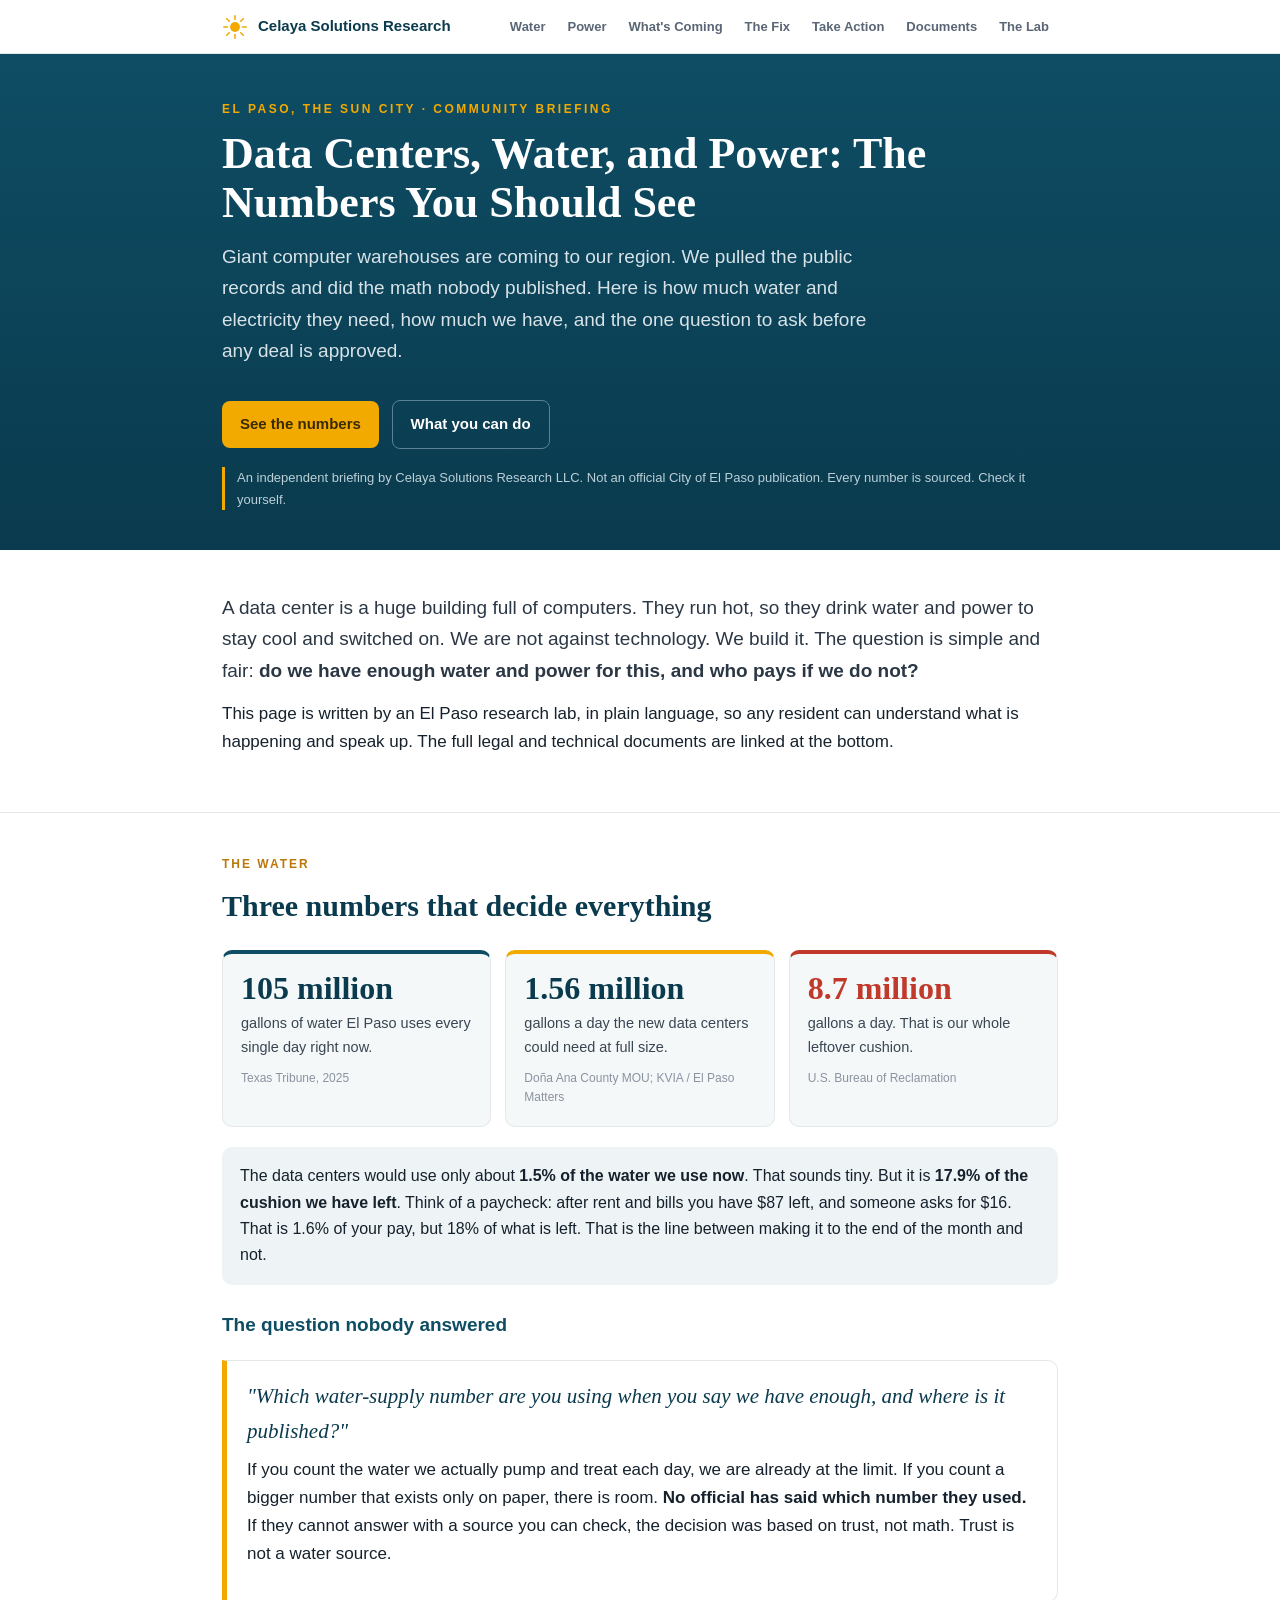
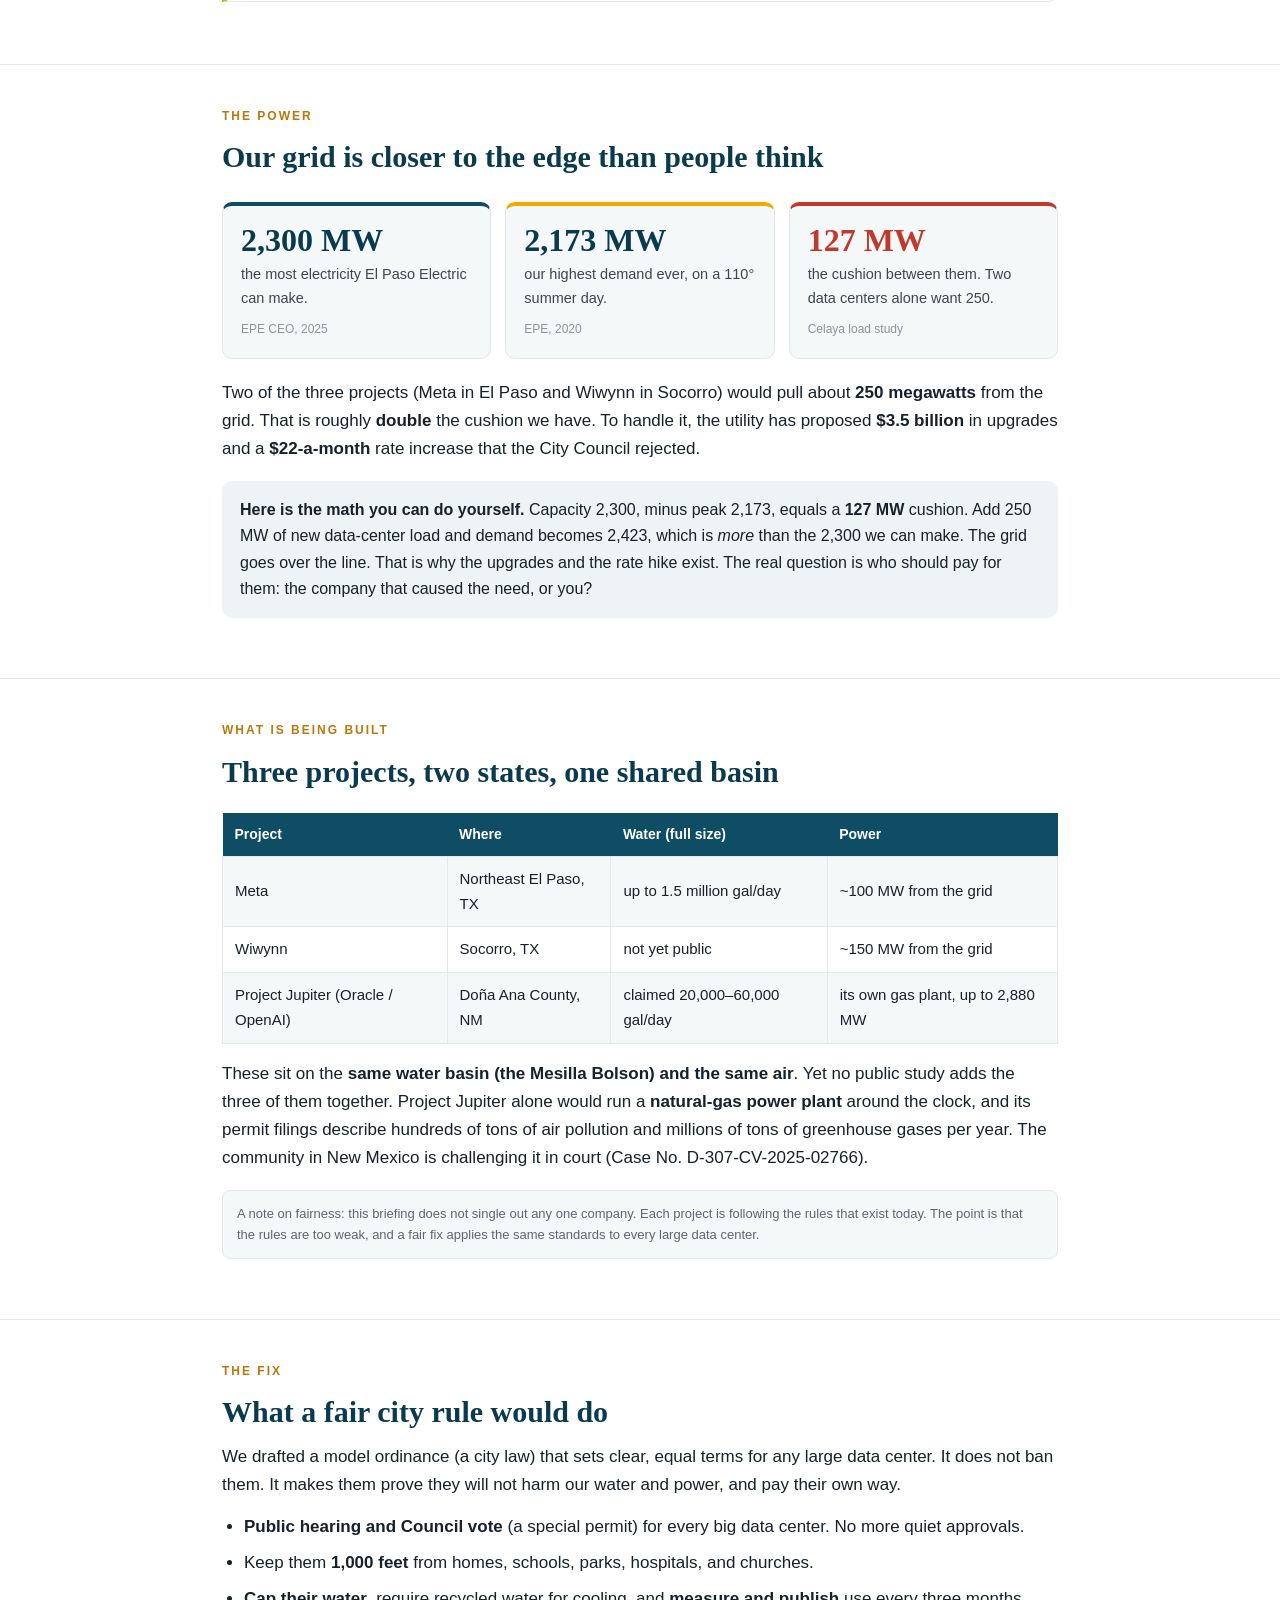
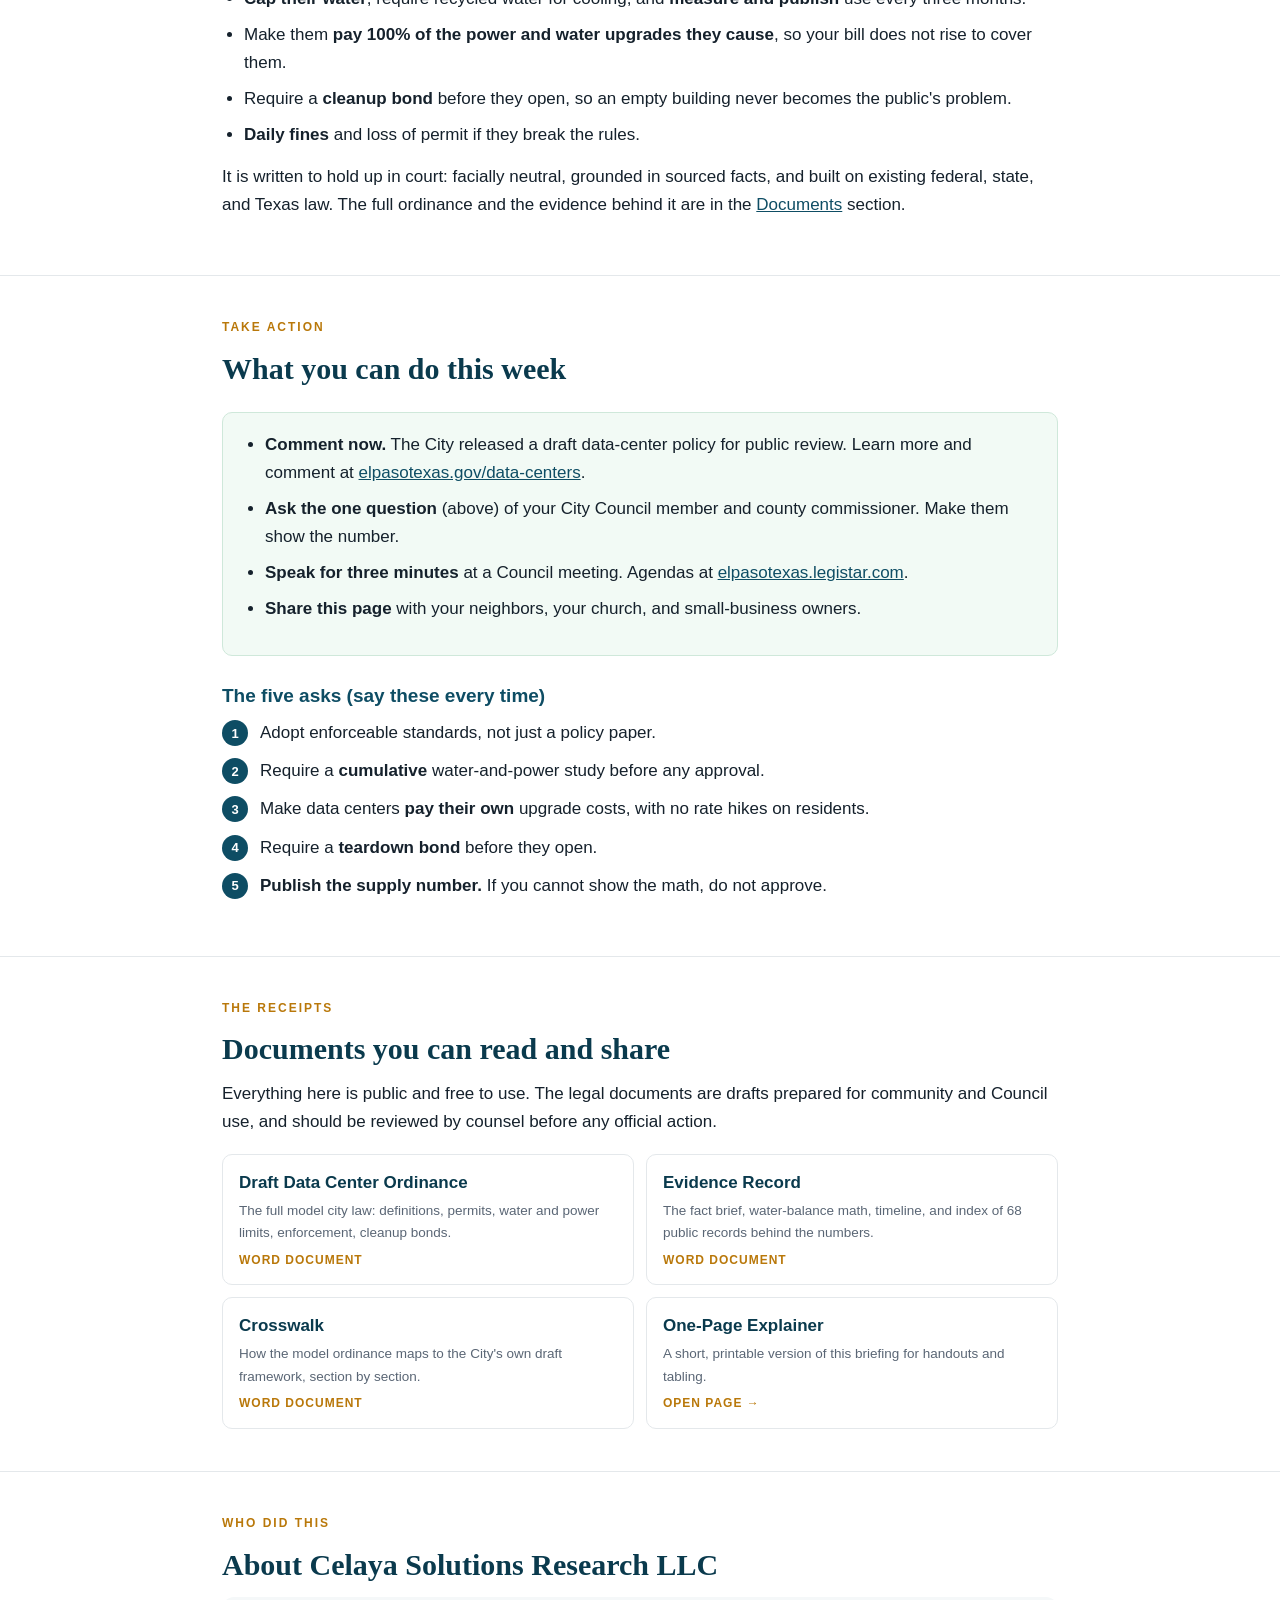
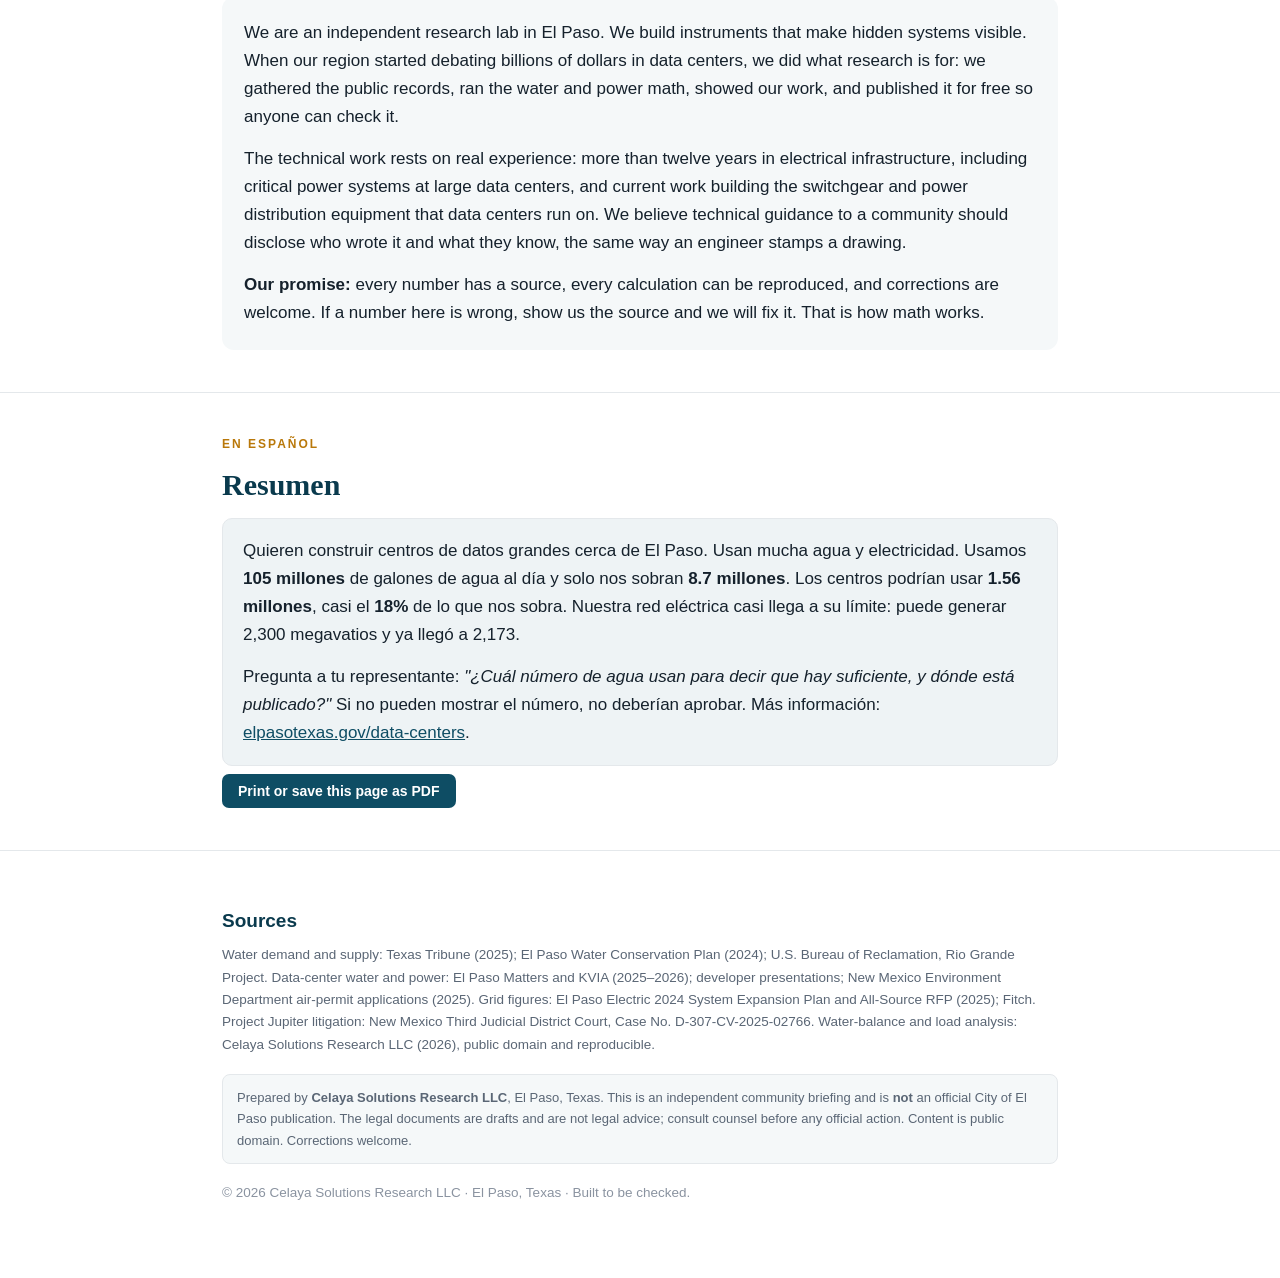
==== index.html @ 8a8c6390 "El Paso data center community briefing site" ====
<!DOCTYPE html>
<html lang="en">
<head>
<meta charset="UTF-8">
<meta name="viewport" content="width=device-width, initial-scale=1.0">
<title>El Paso Data Centers: Water, Power, and What It Means for You</title>
<meta name="description" content="An independent, plain-language guide to the data centers coming to the El Paso region: how much water and power they need, how much we have, and what a fair city rule would do. Prepared by Celaya Solutions Research LLC.">
<meta name="author" content="Celaya Solutions Research LLC">
<meta property="og:title" content="El Paso Data Centers: The Numbers You Should See">
<meta property="og:description" content="How much water and power do the new data centers need? How much do we have left? The sourced numbers, in plain language.">
<meta property="og:type" content="website">
<meta property="og:url" content="https://celaya-solutions.github.io/Draft-Policy/">
<meta property="og:image" content="https://celaya-solutions.github.io/Draft-Policy/assets/og-image.png">
<meta property="og:image:width" content="1200">
<meta property="og:image:height" content="630">
<meta property="og:site_name" content="Celaya Solutions Research LLC">
<meta name="twitter:card" content="summary_large_image">
<meta name="twitter:title" content="El Paso Data Centers: The Numbers You Should See">
<meta name="twitter:description" content="How much water and power do the new data centers need? How much do we have left? The sourced numbers, in plain language.">
<meta name="twitter:image" content="https://celaya-solutions.github.io/Draft-Policy/assets/og-image.png">
<meta name="theme-color" content="#0e4d64">
<link rel="icon" type="image/svg+xml" href="assets/favicon.svg">
<link rel="icon" type="image/png" sizes="32x32" href="assets/favicon-32.png">
<link rel="icon" href="assets/favicon.ico" sizes="any">
<link rel="apple-touch-icon" href="assets/apple-touch-icon.png">
<link rel="manifest" href="site.webmanifest">
<style>
  :root{
    --bg:#ffffff; --ink:#15212c; --muted:#5a6675;
    --navy:#0e4d64; --navy-d:#0a3a4d; --gold:#f2a900; --gold-d:#b9780a;
    --red:#c0392b; --green:#1e8a5a; --line:#e4e8eb; --soft:#f5f8f9; --soft2:#eef3f5;
    --serif:Georgia,'Times New Roman',serif;
    --sans:-apple-system,BlinkMacSystemFont,'Segoe UI',Roboto,Helvetica,Arial,sans-serif;
    --wrap:880px;
  }
  *{margin:0;padding:0;box-sizing:border-box}
  html{scroll-behavior:smooth}
  body{background:var(--bg);color:var(--ink);font-family:var(--sans);line-height:1.65;font-size:17px}
  a{color:var(--navy)}
  .wrap{max-width:var(--wrap);margin:0 auto;padding:0 22px}

  /* top nav */
  .nav{position:sticky;top:0;z-index:50;background:rgba(255,255,255,.96);backdrop-filter:blur(6px);border-bottom:1px solid var(--line)}
  .nav .row{display:flex;align-items:center;gap:14px;max-width:var(--wrap);margin:0 auto;padding:10px 22px}
  .brand{display:flex;align-items:center;gap:10px;font-weight:700;color:var(--navy-d);text-decoration:none;font-size:15px;white-space:nowrap}
  .navlinks{margin-left:auto;display:flex;gap:4px;flex-wrap:wrap}
  .navlinks a{font-size:13px;color:var(--muted);text-decoration:none;padding:6px 9px;border-radius:6px;font-weight:600}
  .navlinks a:hover{background:var(--soft2);color:var(--navy-d)}

  /* hero */
  .hero{background:linear-gradient(180deg,#0e4d64 0%,#0a3a4d 100%);color:#fff;padding:46px 0 40px}
  .hero .kick{text-transform:uppercase;letter-spacing:2.5px;font-size:12px;font-weight:700;color:var(--gold)}
  .hero h1{font-family:var(--serif);font-size:clamp(28px,5vw,44px);line-height:1.1;margin:10px 0 14px;font-weight:700}
  .hero p{font-size:19px;color:#d8e3e8;max-width:680px}
  .pill{display:inline-block;margin-top:20px;background:var(--gold);color:#3a2a00;font-weight:700;padding:11px 18px;border-radius:8px;text-decoration:none;font-size:15px}
  .pill.ghost{background:transparent;color:#fff;border:1px solid #5b8294;margin-left:8px}
  .badge{margin-top:18px;font-size:13px;color:#bcd0d8;border-left:3px solid var(--gold);padding-left:12px}

  section{padding:42px 0;border-bottom:1px solid var(--line)}
  h2{font-family:var(--serif);font-size:clamp(23px,3.6vw,30px);color:var(--navy-d);margin-bottom:6px}
  .eyebrow{text-transform:uppercase;letter-spacing:2px;font-size:12px;font-weight:700;color:var(--gold-d);margin-bottom:6px}
  h3{font-size:19px;color:var(--navy);margin:24px 0 8px}
  p{margin-bottom:14px}
  .lead{font-size:19px;color:#2b3744}
  ul,ol{margin:0 0 14px 22px}
  li{margin-bottom:8px}

  .cards{display:grid;grid-template-columns:repeat(3,1fr);gap:14px;margin:20px 0}
  .card{background:var(--soft);border:1px solid var(--line);border-top:4px solid var(--navy);border-radius:10px;padding:18px}
  .card.gold{border-top-color:var(--gold)} .card.red{border-top-color:var(--red)}
  .num{font-family:var(--serif);font-size:32px;font-weight:700;color:var(--navy-d);line-height:1.04}
  .card.red .num{color:var(--red)}
  .card .lbl{font-size:14.5px;color:#3a4654;margin-top:6px}
  .src{font-size:12px;color:#8a93a0;margin-top:9px}

  .callout{background:#fff;border:1px solid var(--line);border-left:5px solid var(--gold);border-radius:0 10px 10px 0;padding:18px 20px;margin:20px 0}
  .q{font-family:var(--serif);font-size:21px;color:var(--navy-d);font-style:italic;margin-bottom:8px}
  .analogy{background:var(--soft2);border-radius:10px;padding:16px 18px;margin:18px 0;font-size:16px}

  table{width:100%;border-collapse:collapse;margin:16px 0;font-size:15px}
  th{background:var(--navy);color:#fff;text-align:left;padding:10px 12px;font-size:14px}
  td{padding:10px 12px;border:1px solid var(--line)} tr:nth-child(even) td{background:var(--soft)}

  .do{background:#f2faf5;border:1px solid #cfe8da;border-radius:10px;padding:18px 20px;margin:18px 0}
  .asks{counter-reset:a;list-style:none;margin-left:0}
  .asks li{counter-increment:a;position:relative;padding-left:38px;margin-bottom:10px}
  .asks li::before{content:counter(a);position:absolute;left:0;top:1px;width:26px;height:26px;background:var(--navy);color:#fff;border-radius:50%;display:grid;place-items:center;font-size:13px;font-weight:700}

  .docs{display:grid;grid-template-columns:repeat(2,1fr);gap:12px;margin-top:18px}
  .doc{display:block;border:1px solid var(--line);border-radius:10px;padding:14px 16px;text-decoration:none;color:var(--ink);background:#fff;transition:border-color .15s,box-shadow .15s}
  .doc:hover{border-color:var(--navy);box-shadow:0 2px 10px rgba(14,77,100,.08)}
  .doc .t{font-weight:700;color:var(--navy-d)} .doc .d{font-size:13.5px;color:var(--muted);margin-top:3px} .doc .x{font-size:12px;color:var(--gold-d);font-weight:700;margin-top:6px;text-transform:uppercase;letter-spacing:1px}

  .lab{background:var(--soft);border-radius:12px;padding:22px;margin-top:8px}
  .es{background:var(--soft2);border:1px solid var(--line);border-radius:10px;padding:18px 20px;margin:8px 0}
  footer{padding:30px 0 60px;color:var(--muted);font-size:13.5px}
  .disc{background:var(--soft);border:1px solid var(--line);border-radius:8px;padding:12px 14px;font-size:13px;color:var(--muted);margin:18px 0}
  .btn{display:inline-block;background:var(--navy);color:#fff;text-decoration:none;padding:9px 16px;border-radius:7px;font-size:14px;font-weight:600;border:none;cursor:pointer}
  @media(max-width:640px){.cards{grid-template-columns:1fr}.docs{grid-template-columns:1fr}.navlinks{display:none}}
  @media print{.nav,.hero .pill,.btn{display:none}.hero{background:#fff;color:#000}.hero p{color:#333}.hero .kick,.hero h1{color:#000}body{font-size:11pt}}
</style>
</head>
<body>

<!-- NAV -->
<nav class="nav">
  <div class="row">
    <a class="brand" href="#top">
      <svg width="26" height="26" viewBox="0 0 100 100" aria-hidden="true"><circle cx="50" cy="50" r="19" fill="#f2a900"/><g stroke="#f2a900" stroke-width="6" stroke-linecap="round"><line x1="50" y1="7" x2="50" y2="21"/><line x1="50" y1="79" x2="50" y2="93"/><line x1="7" y1="50" x2="21" y2="50"/><line x1="79" y1="50" x2="93" y2="50"/><line x1="18" y1="18" x2="28" y2="28"/><line x1="72" y1="72" x2="82" y2="82"/><line x1="82" y1="18" x2="72" y2="28"/><line x1="28" y1="72" x2="18" y2="82"/></g></svg>
      Celaya Solutions Research
    </a>
    <div class="navlinks">
      <a href="#water">Water</a>
      <a href="#power">Power</a>
      <a href="#building">What's Coming</a>
      <a href="#rule">The Fix</a>
      <a href="#act">Take Action</a>
      <a href="#docs">Documents</a>
      <a href="#lab">The Lab</a>
    </div>
  </div>
</nav>

<!-- HERO -->
<header class="hero" id="top">
  <div class="wrap">
    <div class="kick">El Paso, the Sun City &middot; Community Briefing</div>
    <h1>Data Centers, Water, and Power: The Numbers You Should See</h1>
    <p>Giant computer warehouses are coming to our region. We pulled the public records and did the math nobody published. Here is how much water and electricity they need, how much we have, and the one question to ask before any deal is approved.</p>
    <a class="pill" href="#water">See the numbers</a>
    <a class="pill ghost" href="#act">What you can do</a>
    <div class="badge">An independent briefing by Celaya Solutions Research LLC. Not an official City of El Paso publication. Every number is sourced. Check it yourself.</div>
  </div>
</header>

<!-- INTRO -->
<section id="why">
  <div class="wrap">
    <p class="lead">A data center is a huge building full of computers. They run hot, so they drink water and power to stay cool and switched on. We are not against technology. We build it. The question is simple and fair: <strong>do we have enough water and power for this, and who pays if we do not?</strong></p>
    <p>This page is written by an El Paso research lab, in plain language, so any resident can understand what is happening and speak up. The full legal and technical documents are linked at the bottom.</p>
  </div>
</section>

<!-- WATER -->
<section id="water">
  <div class="wrap">
    <div class="eyebrow">The Water</div>
    <h2>Three numbers that decide everything</h2>
    <div class="cards">
      <div class="card"><div class="num">105 million</div><div class="lbl">gallons of water El Paso uses every single day right now.</div><div class="src">Texas Tribune, 2025</div></div>
      <div class="card gold"><div class="num">1.56 million</div><div class="lbl">gallons a day the new data centers could need at full size.</div><div class="src">Do&ntilde;a Ana County MOU; KVIA / El Paso Matters</div></div>
      <div class="card red"><div class="num">8.7 million</div><div class="lbl">gallons a day. That is our whole leftover cushion.</div><div class="src">U.S. Bureau of Reclamation</div></div>
    </div>
    <div class="analogy">The data centers would use only about <strong>1.5% of the water we use now</strong>. That sounds tiny. But it is <strong>17.9% of the cushion we have left</strong>. Think of a paycheck: after rent and bills you have $87 left, and someone asks for $16. That is 1.6% of your pay, but 18% of what is left. That is the line between making it to the end of the month and not.</div>
    <h3>The question nobody answered</h3>
    <div class="callout">
      <div class="q">"Which water-supply number are you using when you say we have enough, and where is it published?"</div>
      <p>If you count the water we actually pump and treat each day, we are already at the limit. If you count a bigger number that exists only on paper, there is room. <strong>No official has said which number they used.</strong> If they cannot answer with a source you can check, the decision was based on trust, not math. Trust is not a water source.</p>
    </div>
  </div>
</section>

<!-- POWER -->
<section id="power">
  <div class="wrap">
    <div class="eyebrow">The Power</div>
    <h2>Our grid is closer to the edge than people think</h2>
    <div class="cards">
      <div class="card"><div class="num">2,300 MW</div><div class="lbl">the most electricity El Paso Electric can make.</div><div class="src">EPE CEO, 2025</div></div>
      <div class="card gold"><div class="num">2,173 MW</div><div class="lbl">our highest demand ever, on a 110&deg; summer day.</div><div class="src">EPE, 2020</div></div>
      <div class="card red"><div class="num">127 MW</div><div class="lbl">the cushion between them. Two data centers alone want 250.</div><div class="src">Celaya load study</div></div>
    </div>
    <p>Two of the three projects (Meta in El Paso and Wiwynn in Socorro) would pull about <strong>250 megawatts</strong> from the grid. That is roughly <strong>double</strong> the cushion we have. To handle it, the utility has proposed <strong>$3.5 billion</strong> in upgrades and a <strong>$22-a-month</strong> rate increase that the City Council rejected.</p>
    <div class="analogy"><strong>Here is the math you can do yourself.</strong> Capacity 2,300, minus peak 2,173, equals a <strong>127 MW</strong> cushion. Add 250 MW of new data-center load and demand becomes 2,423, which is <em>more</em> than the 2,300 we can make. The grid goes over the line. That is why the upgrades and the rate hike exist. The real question is who should pay for them: the company that caused the need, or you?</div>
  </div>
</section>

<!-- BUILDING -->
<section id="building">
  <div class="wrap">
    <div class="eyebrow">What Is Being Built</div>
    <h2>Three projects, two states, one shared basin</h2>
    <table>
      <tr><th>Project</th><th>Where</th><th>Water (full size)</th><th>Power</th></tr>
      <tr><td>Meta</td><td>Northeast El Paso, TX</td><td>up to 1.5 million gal/day</td><td>~100 MW from the grid</td></tr>
      <tr><td>Wiwynn</td><td>Socorro, TX</td><td>not yet public</td><td>~150 MW from the grid</td></tr>
      <tr><td>Project Jupiter (Oracle / OpenAI)</td><td>Do&ntilde;a Ana County, NM</td><td>claimed 20,000&ndash;60,000 gal/day</td><td>its own gas plant, up to 2,880 MW</td></tr>
    </table>
    <p>These sit on the <strong>same water basin (the Mesilla Bolson) and the same air</strong>. Yet no public study adds the three of them together. Project Jupiter alone would run a <strong>natural-gas power plant</strong> around the clock, and its permit filings describe hundreds of tons of air pollution and millions of tons of greenhouse gases per year. The community in New Mexico is challenging it in court (Case No. D-307-CV-2025-02766).</p>
    <div class="disc">A note on fairness: this briefing does not single out any one company. Each project is following the rules that exist today. The point is that the rules are too weak, and a fair fix applies the same standards to every large data center.</div>
  </div>
</section>

<!-- THE FIX -->
<section id="rule">
  <div class="wrap">
    <div class="eyebrow">The Fix</div>
    <h2>What a fair city rule would do</h2>
    <p>We drafted a model ordinance (a city law) that sets clear, equal terms for any large data center. It does not ban them. It makes them prove they will not harm our water and power, and pay their own way.</p>
    <ul>
      <li><strong>Public hearing and Council vote</strong> (a special permit) for every big data center. No more quiet approvals.</li>
      <li>Keep them <strong>1,000 feet</strong> from homes, schools, parks, hospitals, and churches.</li>
      <li><strong>Cap their water</strong>, require recycled water for cooling, and <strong>measure and publish</strong> use every three months.</li>
      <li>Make them <strong>pay 100% of the power and water upgrades they cause</strong>, so your bill does not rise to cover them.</li>
      <li>Require a <strong>cleanup bond</strong> before they open, so an empty building never becomes the public's problem.</li>
      <li><strong>Daily fines</strong> and loss of permit if they break the rules.</li>
    </ul>
    <p>It is written to hold up in court: facially neutral, grounded in sourced facts, and built on existing federal, state, and Texas law. The full ordinance and the evidence behind it are in the <a href="#docs">Documents</a> section.</p>
  </div>
</section>

<!-- ACTION -->
<section id="act">
  <div class="wrap">
    <div class="eyebrow">Take Action</div>
    <h2>What you can do this week</h2>
    <div class="do">
      <ul>
        <li><strong>Comment now.</strong> The City released a draft data-center policy for public review. Learn more and comment at <a href="https://www.elpasotexas.gov/data-centers/" target="_blank" rel="noopener">elpasotexas.gov/data-centers</a>.</li>
        <li><strong>Ask the one question</strong> (above) of your City Council member and county commissioner. Make them show the number.</li>
        <li><strong>Speak for three minutes</strong> at a Council meeting. Agendas at <a href="https://elpasotexas.legistar.com" target="_blank" rel="noopener">elpasotexas.legistar.com</a>.</li>
        <li><strong>Share this page</strong> with your neighbors, your church, and small-business owners.</li>
      </ul>
    </div>
    <h3>The five asks (say these every time)</h3>
    <ol class="asks">
      <li>Adopt enforceable standards, not just a policy paper.</li>
      <li>Require a <strong>cumulative</strong> water-and-power study before any approval.</li>
      <li>Make data centers <strong>pay their own</strong> upgrade costs, with no rate hikes on residents.</li>
      <li>Require a <strong>teardown bond</strong> before they open.</li>
      <li><strong>Publish the supply number.</strong> If you cannot show the math, do not approve.</li>
    </ol>
  </div>
</section>

<!-- DOCUMENTS -->
<section id="docs">
  <div class="wrap">
    <div class="eyebrow">The Receipts</div>
    <h2>Documents you can read and share</h2>
    <p>Everything here is public and free to use. The legal documents are drafts prepared for community and Council use, and should be reviewed by counsel before any official action.</p>
    <div class="docs">
      <a class="doc" href="documents/El_Paso_Data_Center_Ordinance_DRAFT.docx"><div class="t">Draft Data Center Ordinance</div><div class="d">The full model city law: definitions, permits, water and power limits, enforcement, cleanup bonds.</div><div class="x">Word document</div></a>
      <a class="doc" href="documents/Project_Jupiter_Evidence_Record.docx"><div class="t">Evidence Record</div><div class="d">The fact brief, water-balance math, timeline, and index of 68 public records behind the numbers.</div><div class="x">Word document</div></a>
      <a class="doc" href="documents/El_Paso_Data_Center_Ordinance_CROSSWALK.docx"><div class="t">Crosswalk</div><div class="d">How the model ordinance maps to the City's own draft framework, section by section.</div><div class="x">Word document</div></a>
      <a class="doc" href="explainer.html"><div class="t">One-Page Explainer</div><div class="d">A short, printable version of this briefing for handouts and tabling.</div><div class="x">Open page &rarr;</div></a>
    </div>
  </div>
</section>

<!-- ABOUT THE LAB -->
<section id="lab">
  <div class="wrap">
    <div class="eyebrow">Who Did This</div>
    <h2>About Celaya Solutions Research LLC</h2>
    <div class="lab">
      <p>We are an independent research lab in El Paso. We build instruments that make hidden systems visible. When our region started debating billions of dollars in data centers, we did what research is for: we gathered the public records, ran the water and power math, showed our work, and published it for free so anyone can check it.</p>
      <p>The technical work rests on real experience: more than twelve years in electrical infrastructure, including critical power systems at large data centers, and current work building the switchgear and power distribution equipment that data centers run on. We believe technical guidance to a community should disclose who wrote it and what they know, the same way an engineer stamps a drawing.</p>
      <p style="margin-bottom:0"><strong>Our promise:</strong> every number has a source, every calculation can be reproduced, and corrections are welcome. If a number here is wrong, show us the source and we will fix it. That is how math works.</p>
    </div>
  </div>
</section>

<!-- SPANISH -->
<section id="es">
  <div class="wrap">
    <div class="eyebrow">En Espa&ntilde;ol</div>
    <h2>Resumen</h2>
    <div class="es">
      <p>Quieren construir centros de datos grandes cerca de El Paso. Usan mucha agua y electricidad. Usamos <strong>105 millones</strong> de galones de agua al d&iacute;a y solo nos sobran <strong>8.7 millones</strong>. Los centros podr&iacute;an usar <strong>1.56 millones</strong>, casi el <strong>18%</strong> de lo que nos sobra. Nuestra red el&eacute;ctrica casi llega a su l&iacute;mite: puede generar 2,300 megavatios y ya lleg&oacute; a 2,173.</p>
      <p style="margin-bottom:0">Pregunta a tu representante: <em>"&iquest;Cu&aacute;l n&uacute;mero de agua usan para decir que hay suficiente, y d&oacute;nde est&aacute; publicado?"</em> Si no pueden mostrar el n&uacute;mero, no deber&iacute;an aprobar. M&aacute;s informaci&oacute;n: <a href="https://www.elpasotexas.gov/data-centers/" target="_blank" rel="noopener">elpasotexas.gov/data-centers</a>.</p>
    </div>
    <button class="btn" onclick="window.print()">Print or save this page as PDF</button>
  </div>
</section>

<!-- SOURCES + FOOTER -->
<footer>
  <div class="wrap">
    <h3 style="color:var(--navy-d)">Sources</h3>
    <p>Water demand and supply: Texas Tribune (2025); El Paso Water Conservation Plan (2024); U.S. Bureau of Reclamation, Rio Grande Project. Data-center water and power: El Paso Matters and KVIA (2025&ndash;2026); developer presentations; New Mexico Environment Department air-permit applications (2025). Grid figures: El Paso Electric 2024 System Expansion Plan and All-Source RFP (2025); Fitch. Project Jupiter litigation: New Mexico Third Judicial District Court, Case No. D-307-CV-2025-02766. Water-balance and load analysis: Celaya Solutions Research LLC (2026), public domain and reproducible.</p>
    <div class="disc">Prepared by <strong>Celaya Solutions Research LLC</strong>, El Paso, Texas. This is an independent community briefing and is <strong>not</strong> an official City of El Paso publication. The legal documents are drafts and are not legal advice; consult counsel before any official action. Content is public domain. Corrections welcome.</div>
    <p style="color:#8a93a0">&copy; 2026 Celaya Solutions Research LLC &middot; El Paso, Texas &middot; Built to be checked.</p>
  </div>
</footer>

</body>
</html>
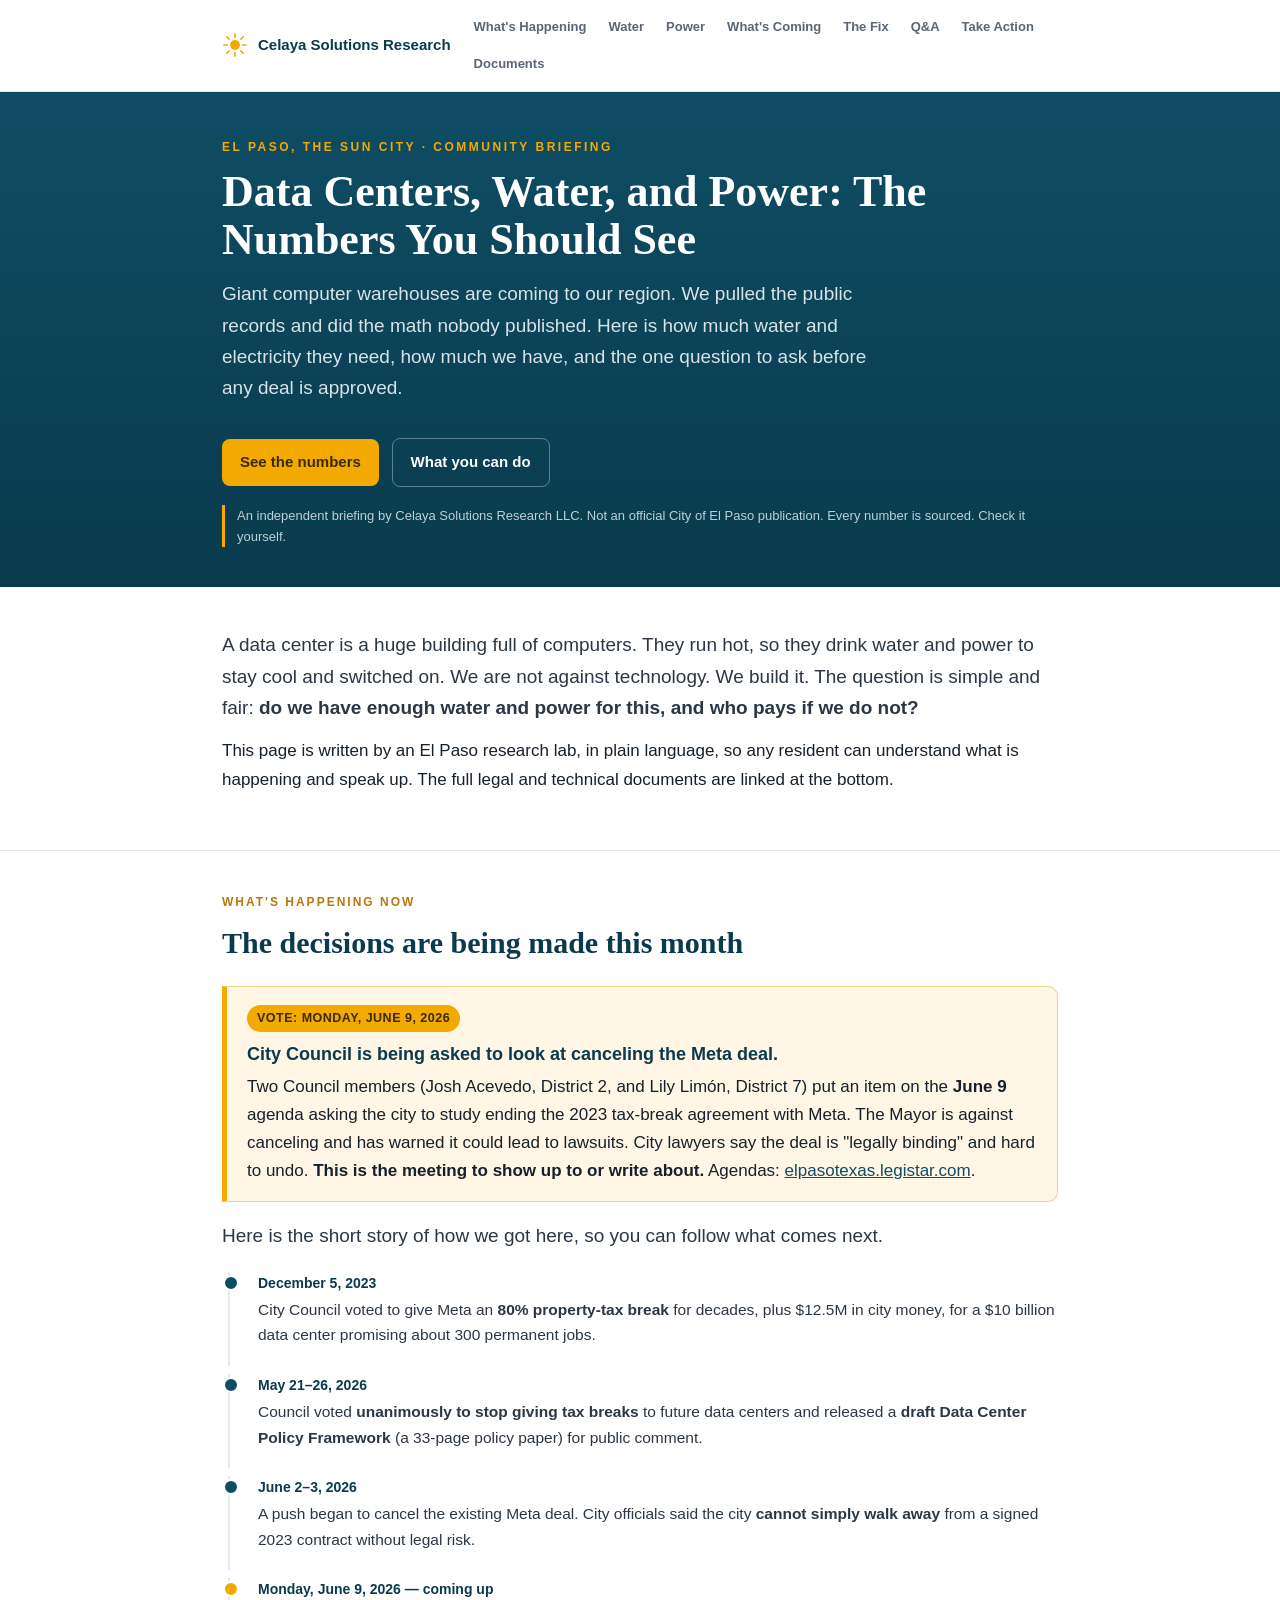
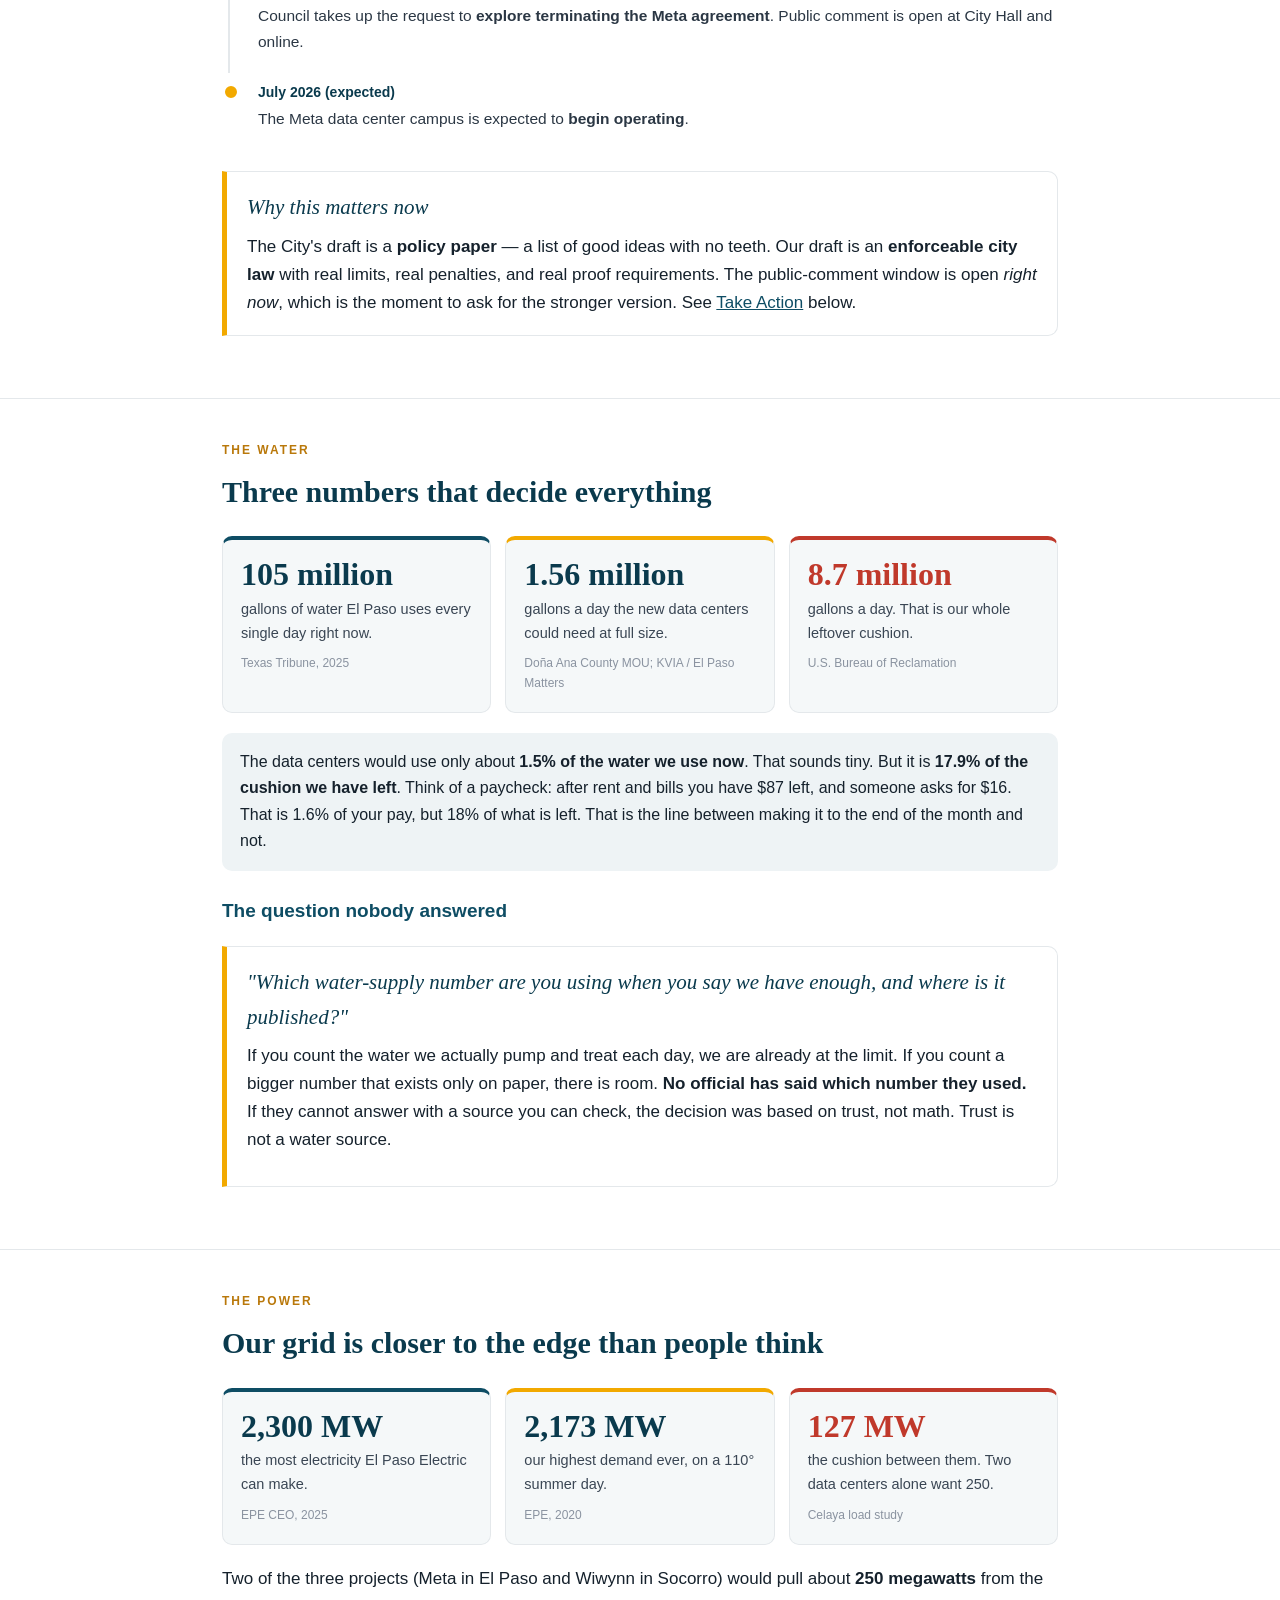
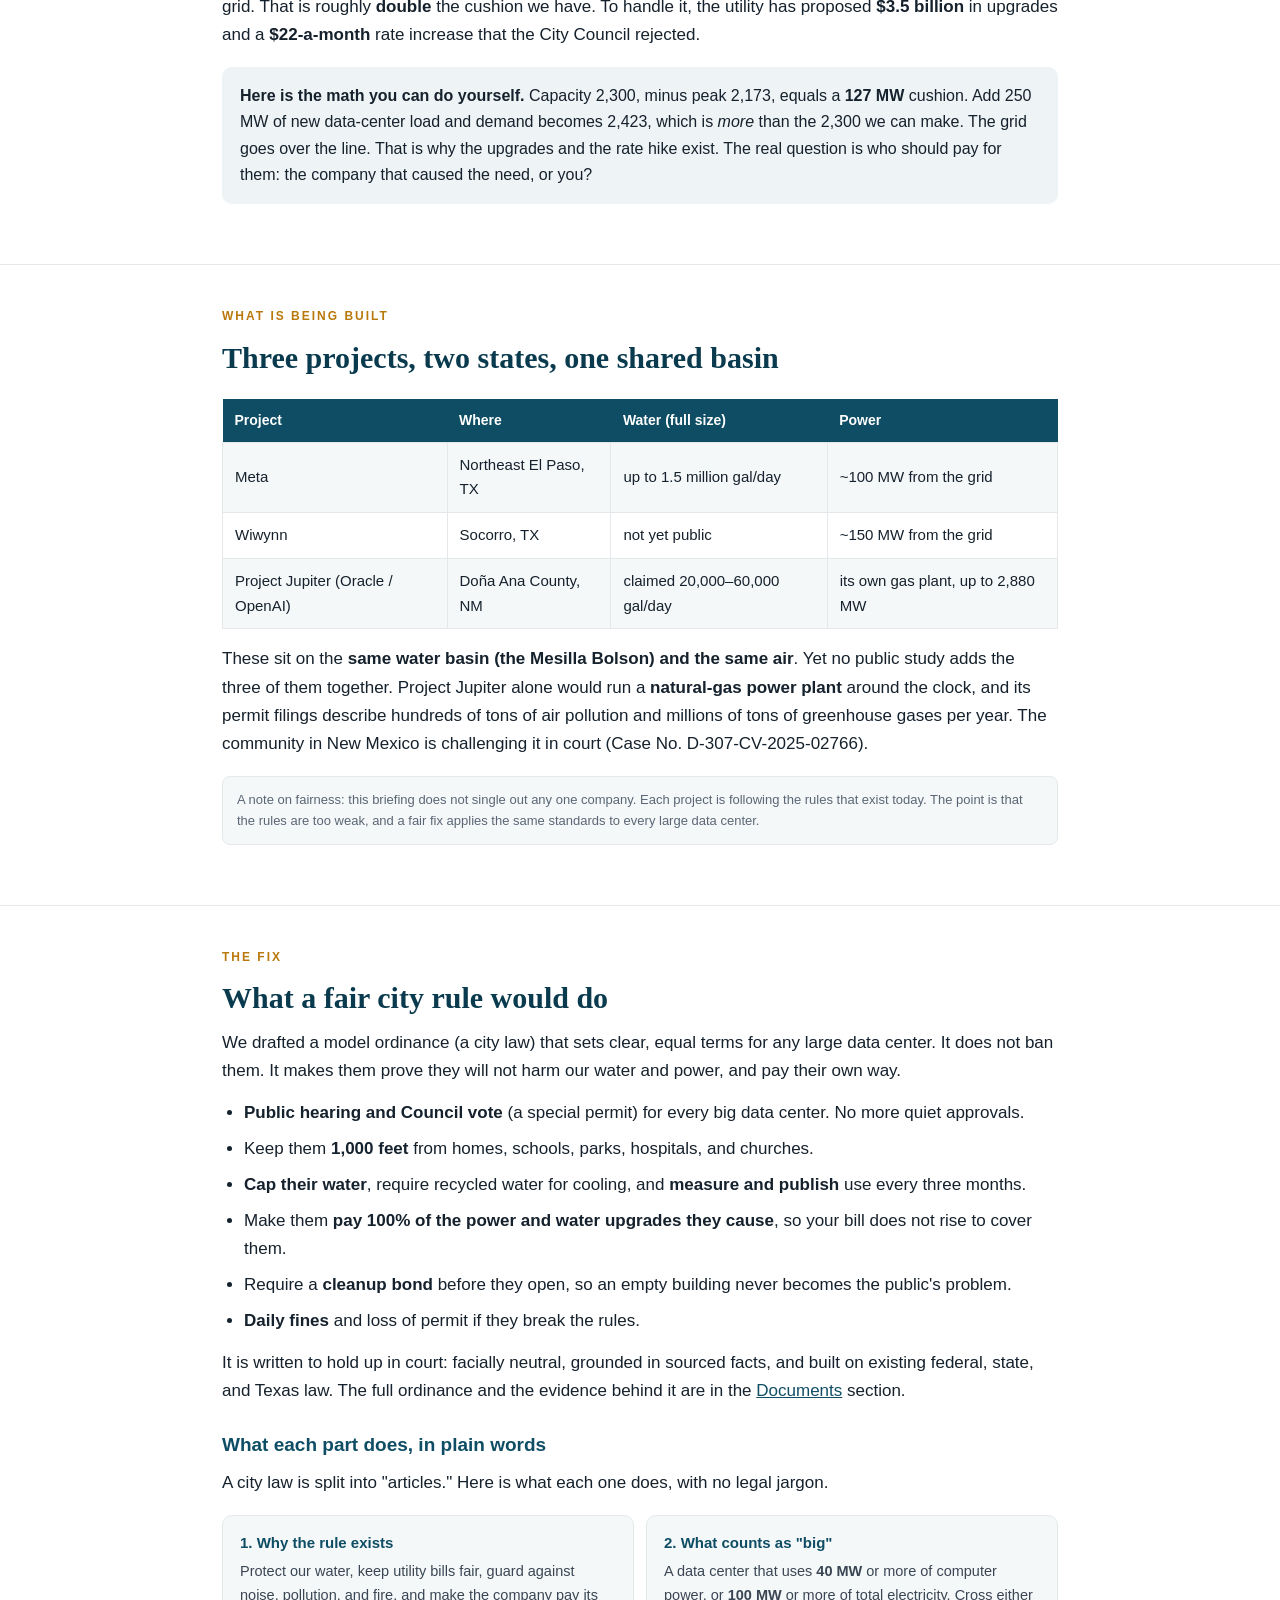
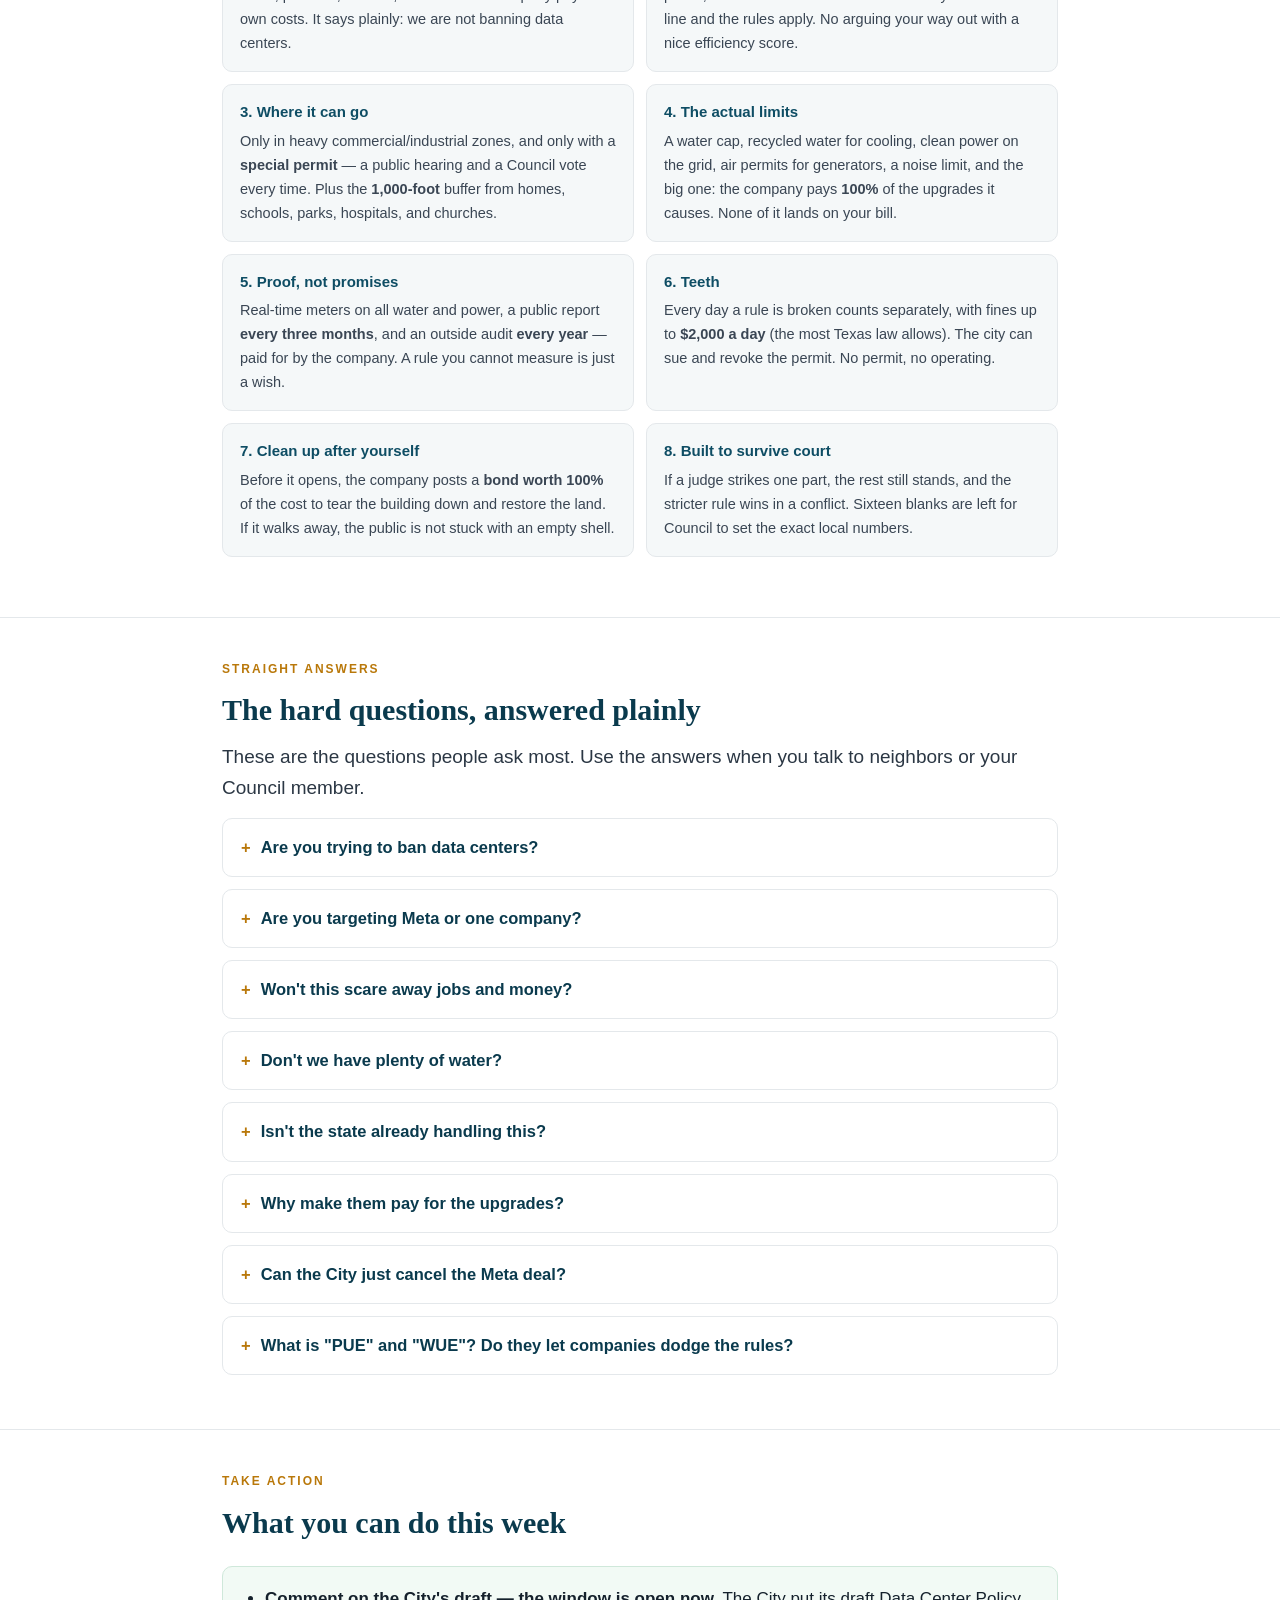
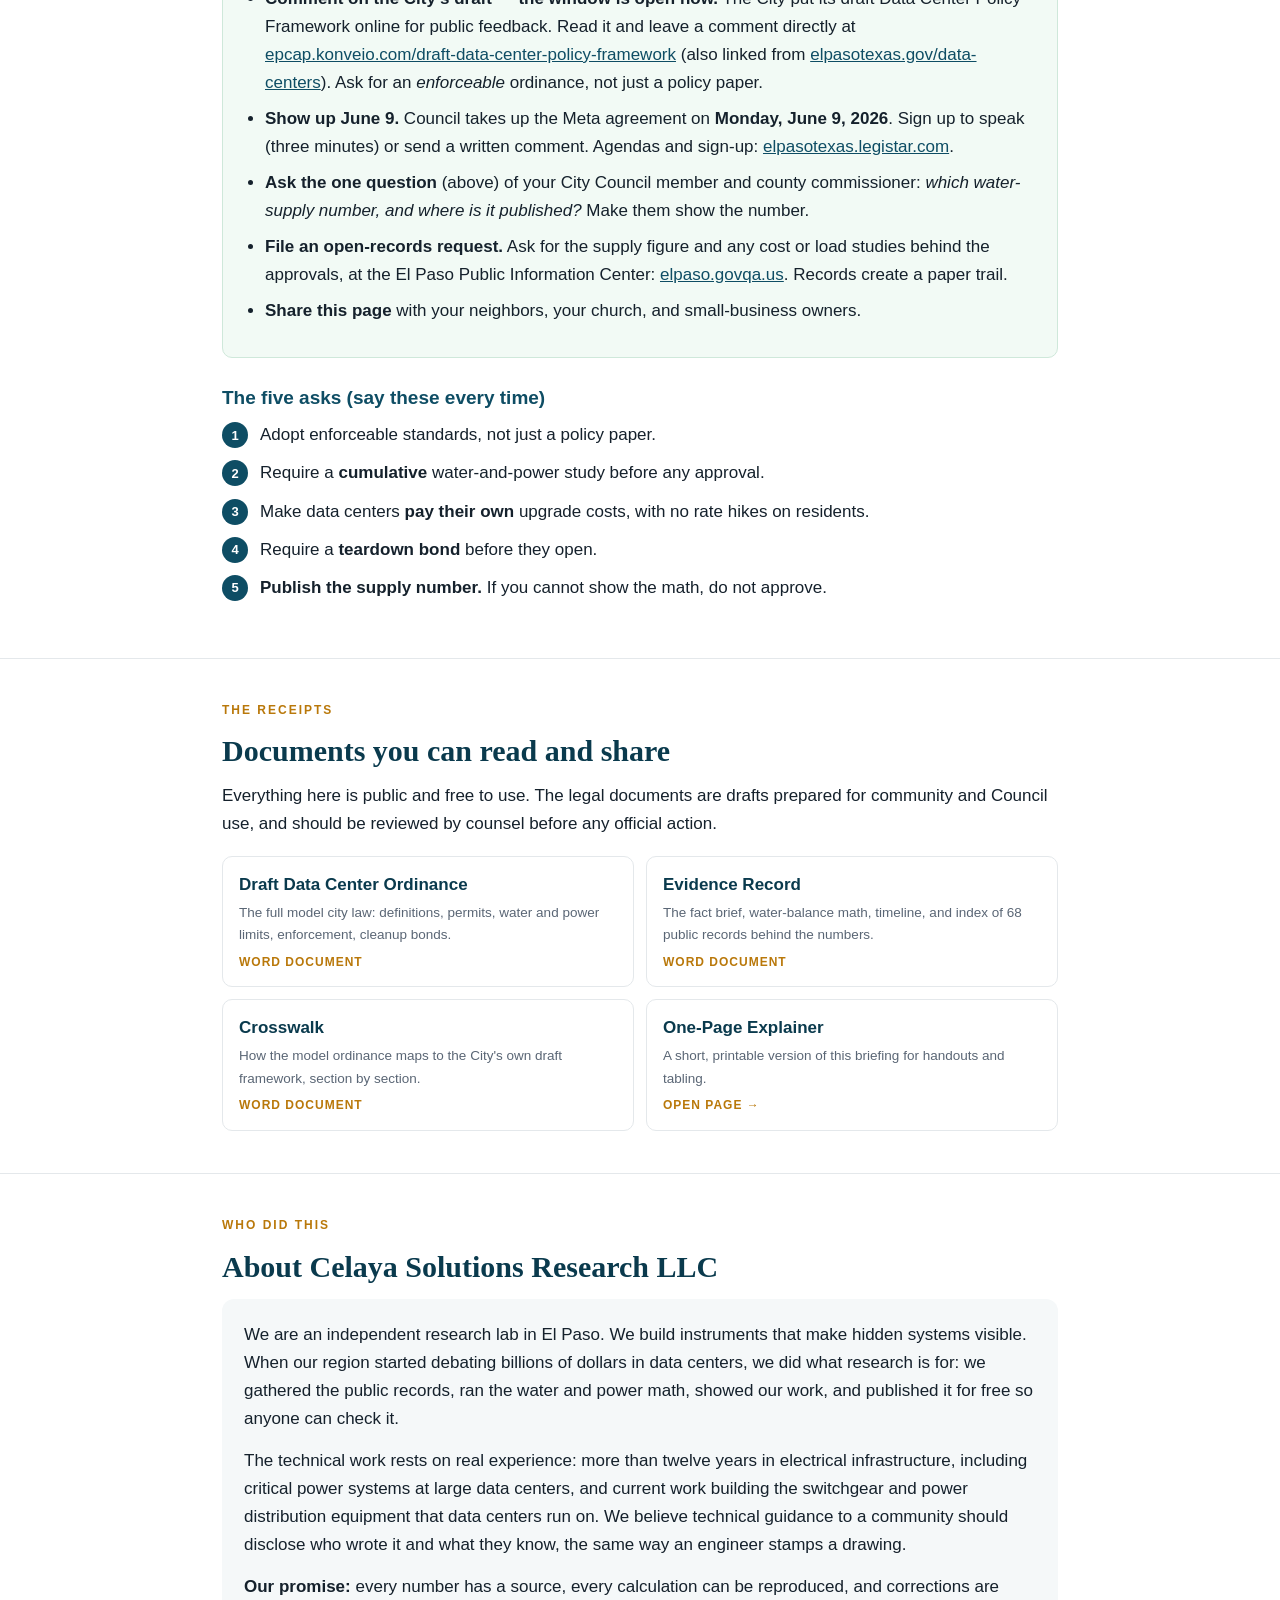
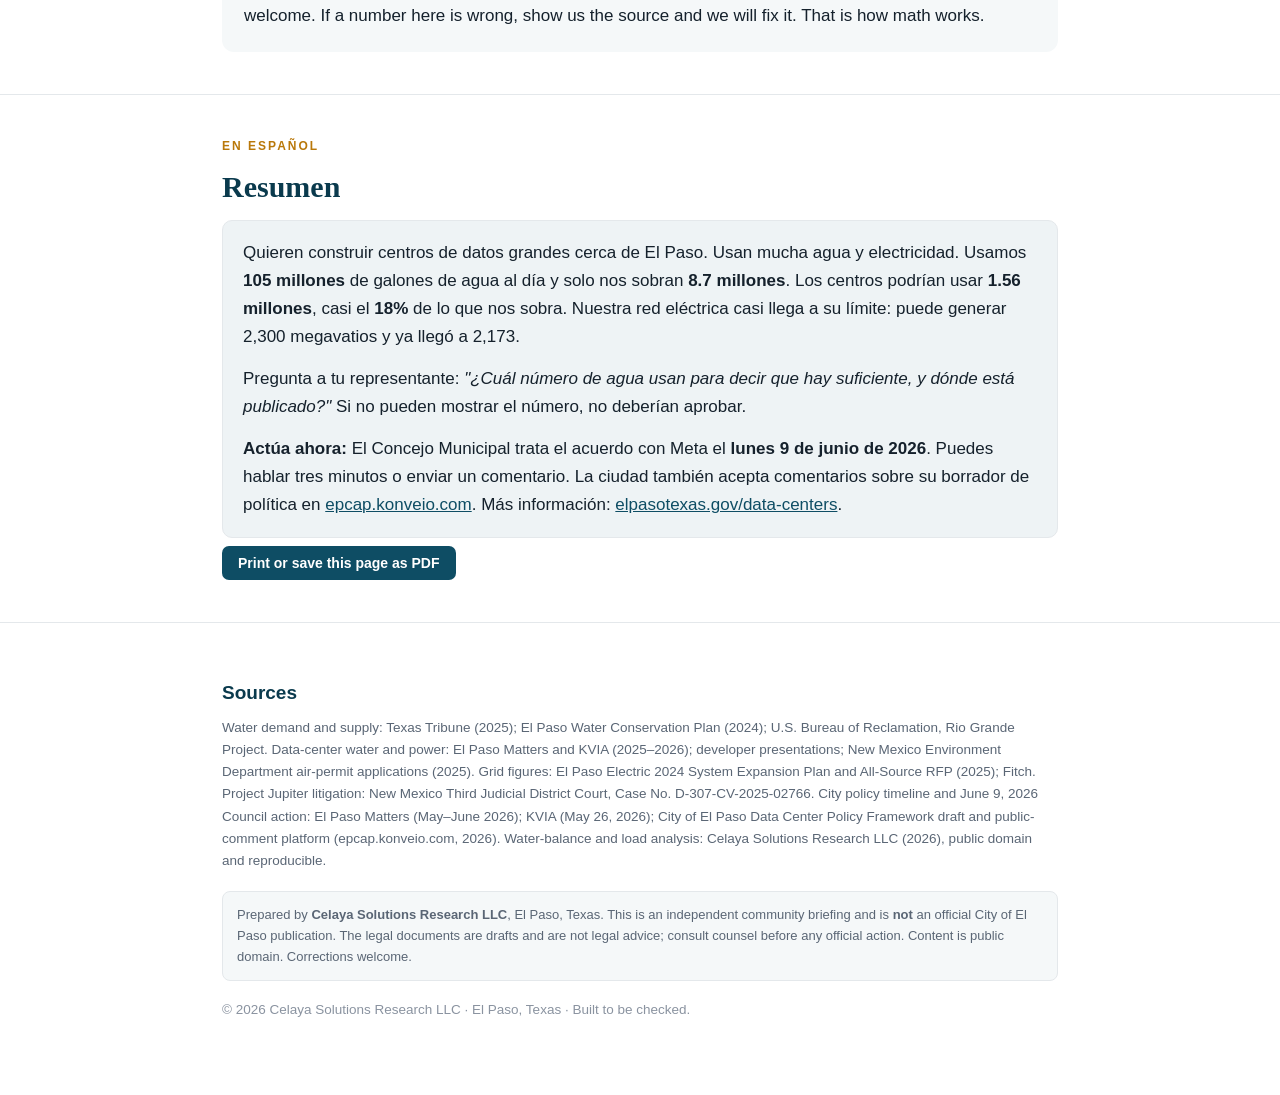
==== commit 9a3c8ae4: "Add live timeline, ordinance plain-language breakdown, FAQ, and June 9 deadline - New 'What's Happen" ====
--- a/index.html
+++ b/index.html
@@ -93,6 +93,33 @@
 
   .lab{background:var(--soft);border-radius:12px;padding:22px;margin-top:8px}
   .es{background:var(--soft2);border:1px solid var(--line);border-radius:10px;padding:18px 20px;margin:8px 0}
+
+  /* alert banner */
+  .alert{background:#fff6e6;border:1px solid #f0d28a;border-left:5px solid var(--gold);border-radius:0 10px 10px 0;padding:16px 20px;margin:18px 0}
+  .alert .when{display:inline-block;background:var(--gold);color:#3a2a00;font-weight:700;font-size:12.5px;padding:3px 10px;border-radius:20px;letter-spacing:.5px;text-transform:uppercase}
+  .alert .head{font-weight:700;color:var(--navy-d);font-size:18px;margin:8px 0 4px}
+
+  /* timeline */
+  .tl{list-style:none;margin:20px 0 0 0;padding-left:0}
+  .tl li{position:relative;padding:0 0 18px 28px;border-left:2px solid var(--line);margin-left:6px}
+  .tl li:last-child{border-left-color:transparent}
+  .tl li::before{content:"";position:absolute;left:-7px;top:3px;width:12px;height:12px;border-radius:50%;background:var(--navy);border:2px solid #fff}
+  .tl li.next::before{background:var(--gold)}
+  .tl .d{font-weight:700;color:var(--navy-d);font-size:14px}
+  .tl .e{font-size:15.5px;color:#2b3744;margin-top:2px}
+
+  /* faq */
+  .faq{border:1px solid var(--line);border-radius:10px;margin:12px 0;background:#fff}
+  .faq summary{cursor:pointer;padding:15px 18px;font-weight:700;color:var(--navy-d);font-size:16.5px;list-style:none}
+  .faq summary::-webkit-details-marker{display:none}
+  .faq summary::before{content:"+";color:var(--gold-d);font-weight:700;margin-right:10px}
+  .faq[open] summary::before{content:"\2212"}
+  .faq .body{padding:0 18px 16px 18px;color:#2b3744}
+  .artgrid{display:grid;grid-template-columns:repeat(2,1fr);gap:12px;margin:18px 0}
+  .art{background:var(--soft);border:1px solid var(--line);border-radius:10px;padding:15px 17px}
+  .art .t{font-weight:700;color:var(--navy);font-size:15px;margin-bottom:5px}
+  .art p{font-size:14.5px;color:#3a4654;margin-bottom:0}
+  @media(max-width:640px){.artgrid{grid-template-columns:1fr}}
   footer{padding:30px 0 60px;color:var(--muted);font-size:13.5px}
   .disc{background:var(--soft);border:1px solid var(--line);border-radius:8px;padding:12px 14px;font-size:13px;color:var(--muted);margin:18px 0}
   .btn{display:inline-block;background:var(--navy);color:#fff;text-decoration:none;padding:9px 16px;border-radius:7px;font-size:14px;font-weight:600;border:none;cursor:pointer}
@@ -110,13 +137,14 @@
       Celaya Solutions Research
     </a>
     <div class="navlinks">
+      <a href="#now">What's Happening</a>
       <a href="#water">Water</a>
       <a href="#power">Power</a>
       <a href="#building">What's Coming</a>
       <a href="#rule">The Fix</a>
+      <a href="#faq">Q&amp;A</a>
       <a href="#act">Take Action</a>
       <a href="#docs">Documents</a>
-      <a href="#lab">The Lab</a>
     </div>
   </div>
 </nav>
@@ -138,6 +166,31 @@
   <div class="wrap">
     <p class="lead">A data center is a huge building full of computers. They run hot, so they drink water and power to stay cool and switched on. We are not against technology. We build it. The question is simple and fair: <strong>do we have enough water and power for this, and who pays if we do not?</strong></p>
     <p>This page is written by an El Paso research lab, in plain language, so any resident can understand what is happening and speak up. The full legal and technical documents are linked at the bottom.</p>
+  </div>
+</section>
+
+<!-- WHAT'S HAPPENING NOW -->
+<section id="now">
+  <div class="wrap">
+    <div class="eyebrow">What's Happening Now</div>
+    <h2>The decisions are being made this month</h2>
+    <div class="alert">
+      <span class="when">Vote: Monday, June 9, 2026</span>
+      <div class="head">City Council is being asked to look at canceling the Meta deal.</div>
+      <p style="margin-bottom:0">Two Council members (Josh Acevedo, District 2, and Lily Lim&oacute;n, District 7) put an item on the <strong>June 9</strong> agenda asking the city to study ending the 2023 tax-break agreement with Meta. The Mayor is against canceling and has warned it could lead to lawsuits. City lawyers say the deal is "legally binding" and hard to undo. <strong>This is the meeting to show up to or write about.</strong> Agendas: <a href="https://elpasotexas.legistar.com" target="_blank" rel="noopener">elpasotexas.legistar.com</a>.</p>
+    </div>
+    <p class="lead">Here is the short story of how we got here, so you can follow what comes next.</p>
+    <ul class="tl">
+      <li><div class="d">December 5, 2023</div><div class="e">City Council voted to give Meta an <strong>80% property-tax break</strong> for decades, plus $12.5M in city money, for a $10 billion data center promising about 300 permanent jobs.</div></li>
+      <li><div class="d">May 21&ndash;26, 2026</div><div class="e">Council voted <strong>unanimously to stop giving tax breaks</strong> to future data centers and released a <strong>draft Data Center Policy Framework</strong> (a 33-page policy paper) for public comment.</div></li>
+      <li><div class="d">June 2&ndash;3, 2026</div><div class="e">A push began to cancel the existing Meta deal. City officials said the city <strong>cannot simply walk away</strong> from a signed 2023 contract without legal risk.</div></li>
+      <li class="next"><div class="d">Monday, June 9, 2026 &mdash; coming up</div><div class="e">Council takes up the request to <strong>explore terminating the Meta agreement</strong>. Public comment is open at City Hall and online.</div></li>
+      <li class="next"><div class="d">July 2026 (expected)</div><div class="e">The Meta data center campus is expected to <strong>begin operating</strong>.</div></li>
+    </ul>
+    <div class="callout" style="margin-top:22px">
+      <div class="q">Why this matters now</div>
+      <p style="margin-bottom:0">The City's draft is a <strong>policy paper</strong> &mdash; a list of good ideas with no teeth. Our draft is an <strong>enforceable city law</strong> with real limits, real penalties, and real proof requirements. The public-comment window is open <em>right now</em>, which is the moment to ask for the stronger version. See <a href="#act">Take Action</a> below.</p>
+    </div>
   </div>
 </section>
 
@@ -206,6 +259,44 @@
       <li><strong>Daily fines</strong> and loss of permit if they break the rules.</li>
     </ul>
     <p>It is written to hold up in court: facially neutral, grounded in sourced facts, and built on existing federal, state, and Texas law. The full ordinance and the evidence behind it are in the <a href="#docs">Documents</a> section.</p>
+
+    <h3>What each part does, in plain words</h3>
+    <p>A city law is split into "articles." Here is what each one does, with no legal jargon.</p>
+    <div class="artgrid">
+      <div class="art"><div class="t">1. Why the rule exists</div><p>Protect our water, keep utility bills fair, guard against noise, pollution, and fire, and make the company pay its own costs. It says plainly: we are not banning data centers.</p></div>
+      <div class="art"><div class="t">2. What counts as "big"</div><p>A data center that uses <strong>40 MW</strong> or more of computer power, or <strong>100 MW</strong> or more of total electricity. Cross either line and the rules apply. No arguing your way out with a nice efficiency score.</p></div>
+      <div class="art"><div class="t">3. Where it can go</div><p>Only in heavy commercial/industrial zones, and only with a <strong>special permit</strong> &mdash; a public hearing and a Council vote every time. Plus the <strong>1,000-foot</strong> buffer from homes, schools, parks, hospitals, and churches.</p></div>
+      <div class="art"><div class="t">4. The actual limits</div><p>A water cap, recycled water for cooling, clean power on the grid, air permits for generators, a noise limit, and the big one: the company pays <strong>100%</strong> of the upgrades it causes. None of it lands on your bill.</p></div>
+      <div class="art"><div class="t">5. Proof, not promises</div><p>Real-time meters on all water and power, a public report <strong>every three months</strong>, and an outside audit <strong>every year</strong> &mdash; paid for by the company. A rule you cannot measure is just a wish.</p></div>
+      <div class="art"><div class="t">6. Teeth</div><p>Every day a rule is broken counts separately, with fines up to <strong>$2,000 a day</strong> (the most Texas law allows). The city can sue and revoke the permit. No permit, no operating.</p></div>
+      <div class="art"><div class="t">7. Clean up after yourself</div><p>Before it opens, the company posts a <strong>bond worth 100%</strong> of the cost to tear the building down and restore the land. If it walks away, the public is not stuck with an empty shell.</p></div>
+      <div class="art"><div class="t">8. Built to survive court</div><p>If a judge strikes one part, the rest still stands, and the stricter rule wins in a conflict. Sixteen blanks are left for Council to set the exact local numbers.</p></div>
+    </div>
+  </div>
+</section>
+
+<!-- FAQ -->
+<section id="faq">
+  <div class="wrap">
+    <div class="eyebrow">Straight Answers</div>
+    <h2>The hard questions, answered plainly</h2>
+    <p class="lead">These are the questions people ask most. Use the answers when you talk to neighbors or your Council member.</p>
+
+    <details class="faq"><summary>Are you trying to ban data centers?</summary><div class="body">No. We are asking for a permit, clear limits, and accountability. A company can still build if it meets the terms. "Prove you won't take the water and power we need, and pay your own way."</div></details>
+
+    <details class="faq"><summary>Are you targeting Meta or one company?</summary><div class="body">No. The rules apply to every big data center the same way. That is on purpose &mdash; it is fair, and it is what makes the law hold up in court.</div></details>
+
+    <details class="faq"><summary>Won't this scare away jobs and money?</summary><div class="body">A data center is mostly a building full of machines. It brings a lot of <em>construction</em> jobs but few permanent ones &mdash; the Meta project lists about 300. The rule just makes sure those few jobs don't come at the cost of everyone's water and power bills. Serious companies can meet basic standards.</div></details>
+
+    <details class="faq"><summary>Don't we have plenty of water?</summary><div class="body">It depends on which number you use. If you count the water we actually pump and treat today, we are near the limit. Officials have never said which number they used to decide we have enough. That is the question to ask.</div></details>
+
+    <details class="faq"><summary>Isn't the state already handling this?</summary><div class="body">Not for El Paso. The big new state law (Senate Bill 6) only covers the ERCOT power grid. El Paso is on the separate Western grid, so SB 6 does not protect us. The City has to act on its own.</div></details>
+
+    <details class="faq"><summary>Why make them pay for the upgrades?</summary><div class="body">Because if they don't, you do &mdash; through higher utility bills. The utility floated $3.5 billion in upgrades and a $22-a-month rate increase that Council rejected. "Pay your own way" keeps the cost on the company that caused the need.</div></details>
+
+    <details class="faq"><summary>Can the City just cancel the Meta deal?</summary><div class="body">Not easily. The 2023 agreement is a signed, legally binding contract. City lawyers warn that walking away could mean years of lawsuits and big damages. That is exactly why a strong, equal rule going forward matters: it sets clear terms <em>before</em> the next deal is signed.</div></details>
+
+    <details class="faq"><summary>What is "PUE" and "WUE"? Do they let companies dodge the rules?</summary><div class="body">They are efficiency scores (for power and water). Under our draft they are <strong>for reporting only</strong>. A company cannot use a nice-sounding efficiency number to escape the size limits. The size is what counts.</div></details>
   </div>
 </section>
 
@@ -216,9 +307,10 @@
     <h2>What you can do this week</h2>
     <div class="do">
       <ul>
-        <li><strong>Comment now.</strong> The City released a draft data-center policy for public review. Learn more and comment at <a href="https://www.elpasotexas.gov/data-centers/" target="_blank" rel="noopener">elpasotexas.gov/data-centers</a>.</li>
-        <li><strong>Ask the one question</strong> (above) of your City Council member and county commissioner. Make them show the number.</li>
-        <li><strong>Speak for three minutes</strong> at a Council meeting. Agendas at <a href="https://elpasotexas.legistar.com" target="_blank" rel="noopener">elpasotexas.legistar.com</a>.</li>
+        <li><strong>Comment on the City's draft &mdash; the window is open now.</strong> The City put its draft Data Center Policy Framework online for public feedback. Read it and leave a comment directly at <a href="https://epcap.konveio.com/draft-data-center-policy-framework" target="_blank" rel="noopener">epcap.konveio.com/draft-data-center-policy-framework</a> (also linked from <a href="https://www.elpasotexas.gov/data-centers/" target="_blank" rel="noopener">elpasotexas.gov/data-centers</a>). Ask for an <em>enforceable</em> ordinance, not just a policy paper.</li>
+        <li><strong>Show up June 9.</strong> Council takes up the Meta agreement on <strong>Monday, June 9, 2026</strong>. Sign up to speak (three minutes) or send a written comment. Agendas and sign-up: <a href="https://elpasotexas.legistar.com" target="_blank" rel="noopener">elpasotexas.legistar.com</a>.</li>
+        <li><strong>Ask the one question</strong> (above) of your City Council member and county commissioner: <em>which water-supply number, and where is it published?</em> Make them show the number.</li>
+        <li><strong>File an open-records request.</strong> Ask for the supply figure and any cost or load studies behind the approvals, at the El Paso Public Information Center: <a href="https://elpaso.govqa.us" target="_blank" rel="noopener">elpaso.govqa.us</a>. Records create a paper trail.</li>
         <li><strong>Share this page</strong> with your neighbors, your church, and small-business owners.</li>
       </ul>
     </div>
@@ -268,7 +360,8 @@
     <h2>Resumen</h2>
     <div class="es">
       <p>Quieren construir centros de datos grandes cerca de El Paso. Usan mucha agua y electricidad. Usamos <strong>105 millones</strong> de galones de agua al d&iacute;a y solo nos sobran <strong>8.7 millones</strong>. Los centros podr&iacute;an usar <strong>1.56 millones</strong>, casi el <strong>18%</strong> de lo que nos sobra. Nuestra red el&eacute;ctrica casi llega a su l&iacute;mite: puede generar 2,300 megavatios y ya lleg&oacute; a 2,173.</p>
-      <p style="margin-bottom:0">Pregunta a tu representante: <em>"&iquest;Cu&aacute;l n&uacute;mero de agua usan para decir que hay suficiente, y d&oacute;nde est&aacute; publicado?"</em> Si no pueden mostrar el n&uacute;mero, no deber&iacute;an aprobar. M&aacute;s informaci&oacute;n: <a href="https://www.elpasotexas.gov/data-centers/" target="_blank" rel="noopener">elpasotexas.gov/data-centers</a>.</p>
+      <p>Pregunta a tu representante: <em>"&iquest;Cu&aacute;l n&uacute;mero de agua usan para decir que hay suficiente, y d&oacute;nde est&aacute; publicado?"</em> Si no pueden mostrar el n&uacute;mero, no deber&iacute;an aprobar.</p>
+      <p style="margin-bottom:0"><strong>Act&uacute;a ahora:</strong> El Concejo Municipal trata el acuerdo con Meta el <strong>lunes 9 de junio de 2026</strong>. Puedes hablar tres minutos o enviar un comentario. La ciudad tambi&eacute;n acepta comentarios sobre su borrador de pol&iacute;tica en <a href="https://epcap.konveio.com/draft-data-center-policy-framework" target="_blank" rel="noopener">epcap.konveio.com</a>. M&aacute;s informaci&oacute;n: <a href="https://www.elpasotexas.gov/data-centers/" target="_blank" rel="noopener">elpasotexas.gov/data-centers</a>.</p>
     </div>
     <button class="btn" onclick="window.print()">Print or save this page as PDF</button>
   </div>
@@ -278,7 +371,7 @@
 <footer>
   <div class="wrap">
     <h3 style="color:var(--navy-d)">Sources</h3>
-    <p>Water demand and supply: Texas Tribune (2025); El Paso Water Conservation Plan (2024); U.S. Bureau of Reclamation, Rio Grande Project. Data-center water and power: El Paso Matters and KVIA (2025&ndash;2026); developer presentations; New Mexico Environment Department air-permit applications (2025). Grid figures: El Paso Electric 2024 System Expansion Plan and All-Source RFP (2025); Fitch. Project Jupiter litigation: New Mexico Third Judicial District Court, Case No. D-307-CV-2025-02766. Water-balance and load analysis: Celaya Solutions Research LLC (2026), public domain and reproducible.</p>
+    <p>Water demand and supply: Texas Tribune (2025); El Paso Water Conservation Plan (2024); U.S. Bureau of Reclamation, Rio Grande Project. Data-center water and power: El Paso Matters and KVIA (2025&ndash;2026); developer presentations; New Mexico Environment Department air-permit applications (2025). Grid figures: El Paso Electric 2024 System Expansion Plan and All-Source RFP (2025); Fitch. Project Jupiter litigation: New Mexico Third Judicial District Court, Case No. D-307-CV-2025-02766. City policy timeline and June 9, 2026 Council action: El Paso Matters (May&ndash;June 2026); KVIA (May 26, 2026); City of El Paso Data Center Policy Framework draft and public-comment platform (epcap.konveio.com, 2026). Water-balance and load analysis: Celaya Solutions Research LLC (2026), public domain and reproducible.</p>
     <div class="disc">Prepared by <strong>Celaya Solutions Research LLC</strong>, El Paso, Texas. This is an independent community briefing and is <strong>not</strong> an official City of El Paso publication. The legal documents are drafts and are not legal advice; consult counsel before any official action. Content is public domain. Corrections welcome.</div>
     <p style="color:#8a93a0">&copy; 2026 Celaya Solutions Research LLC &middot; El Paso, Texas &middot; Built to be checked.</p>
   </div>
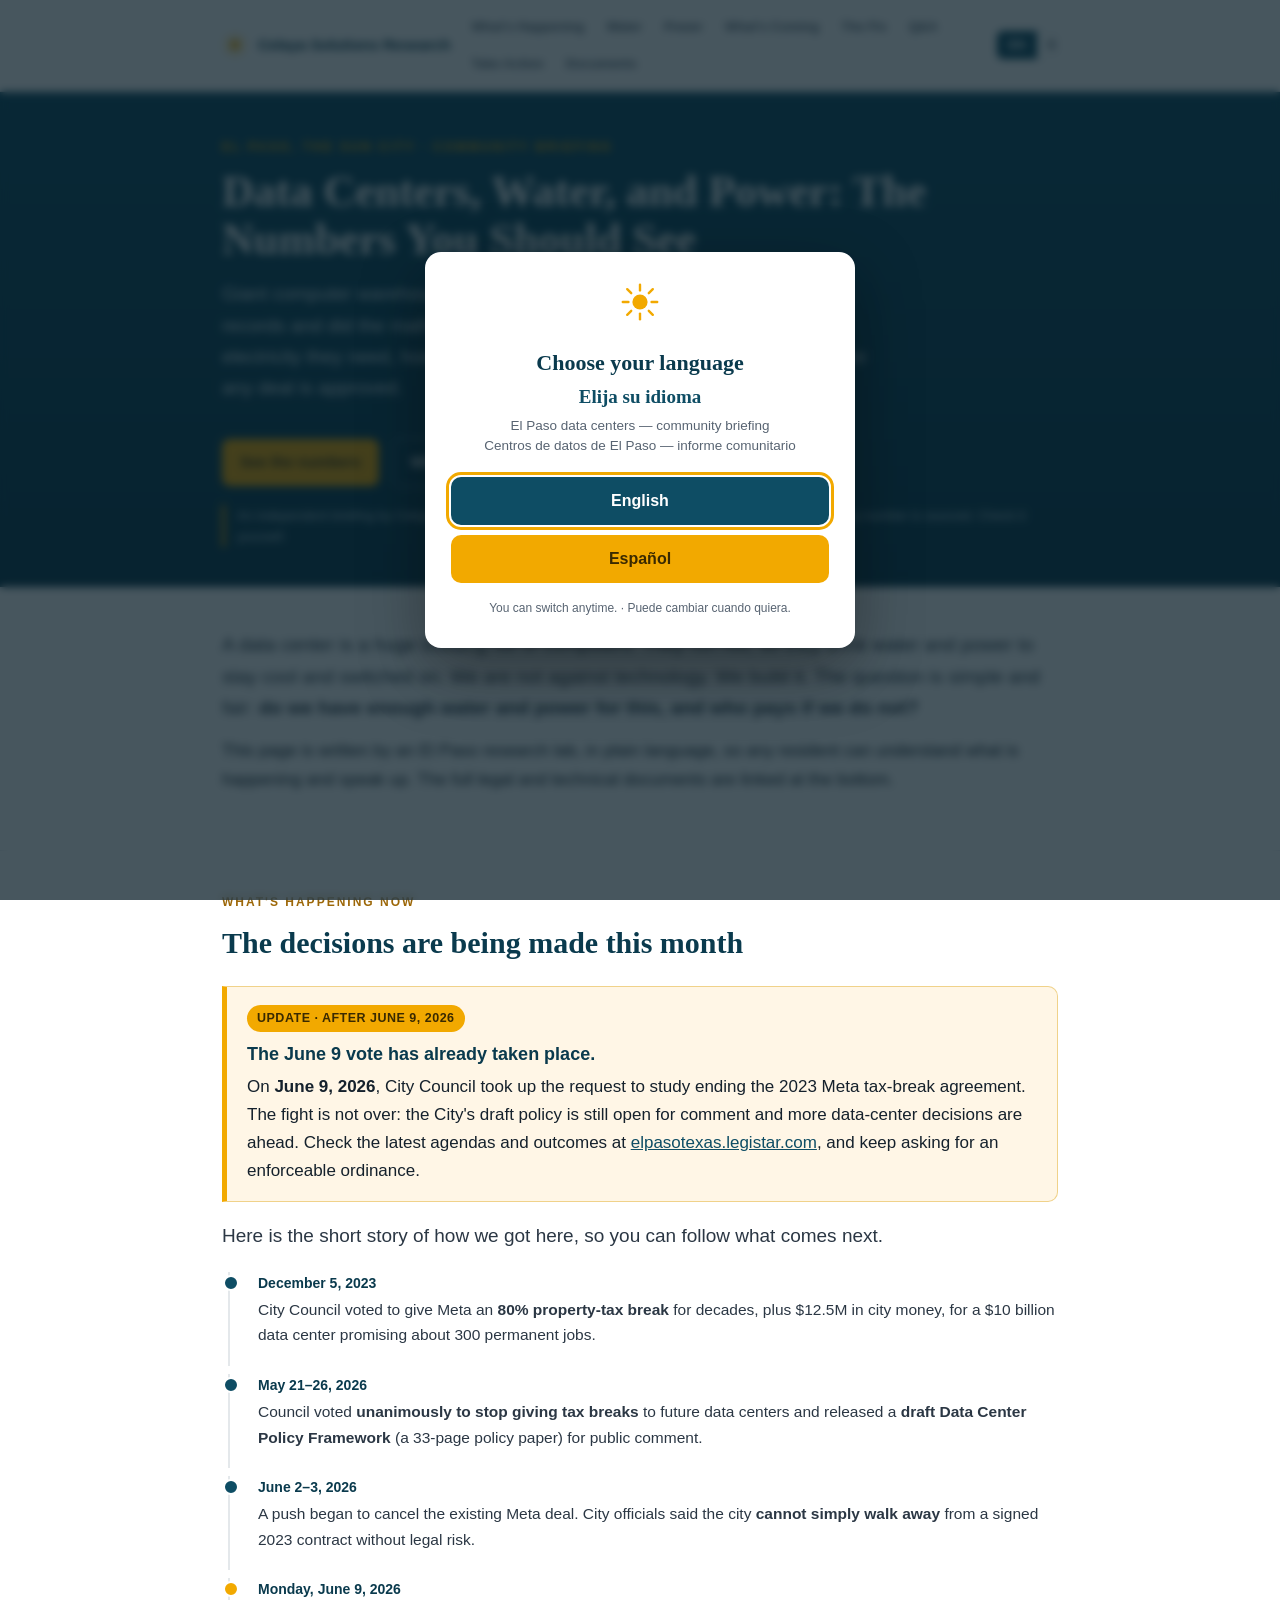
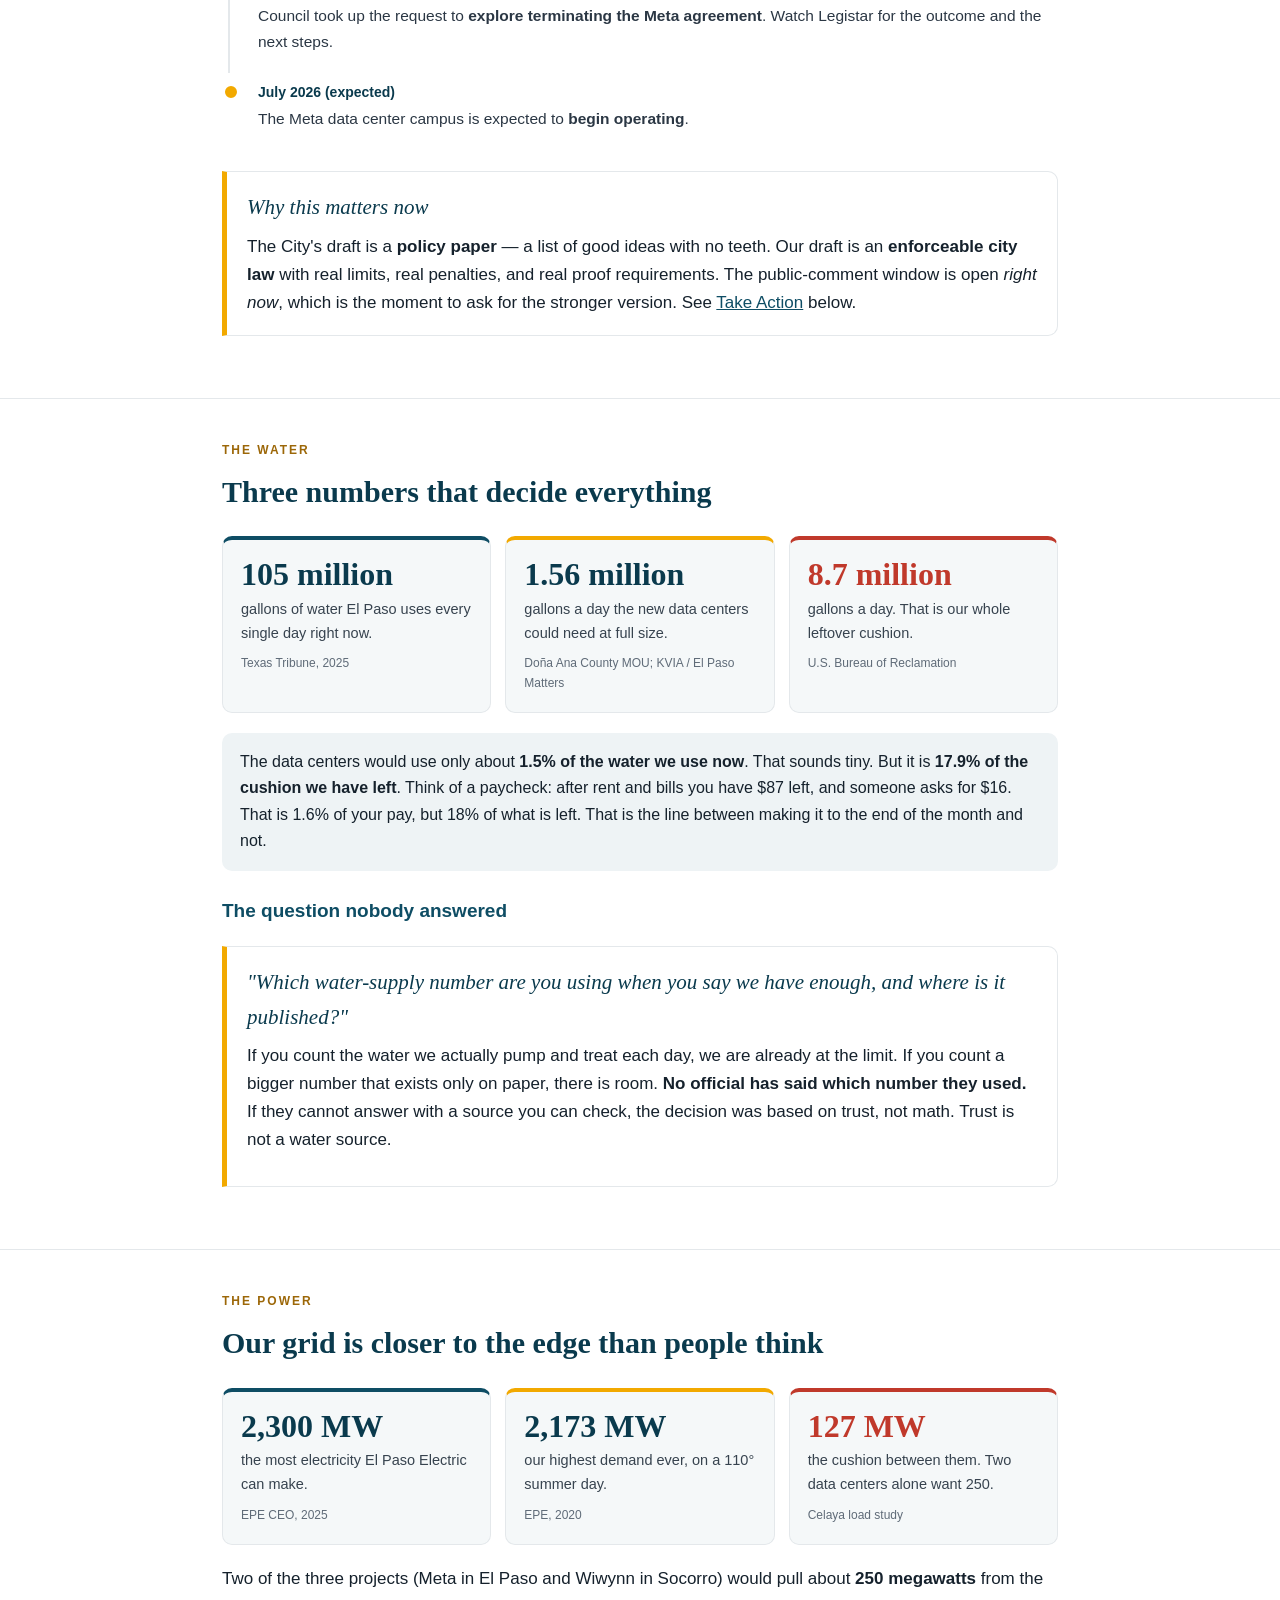
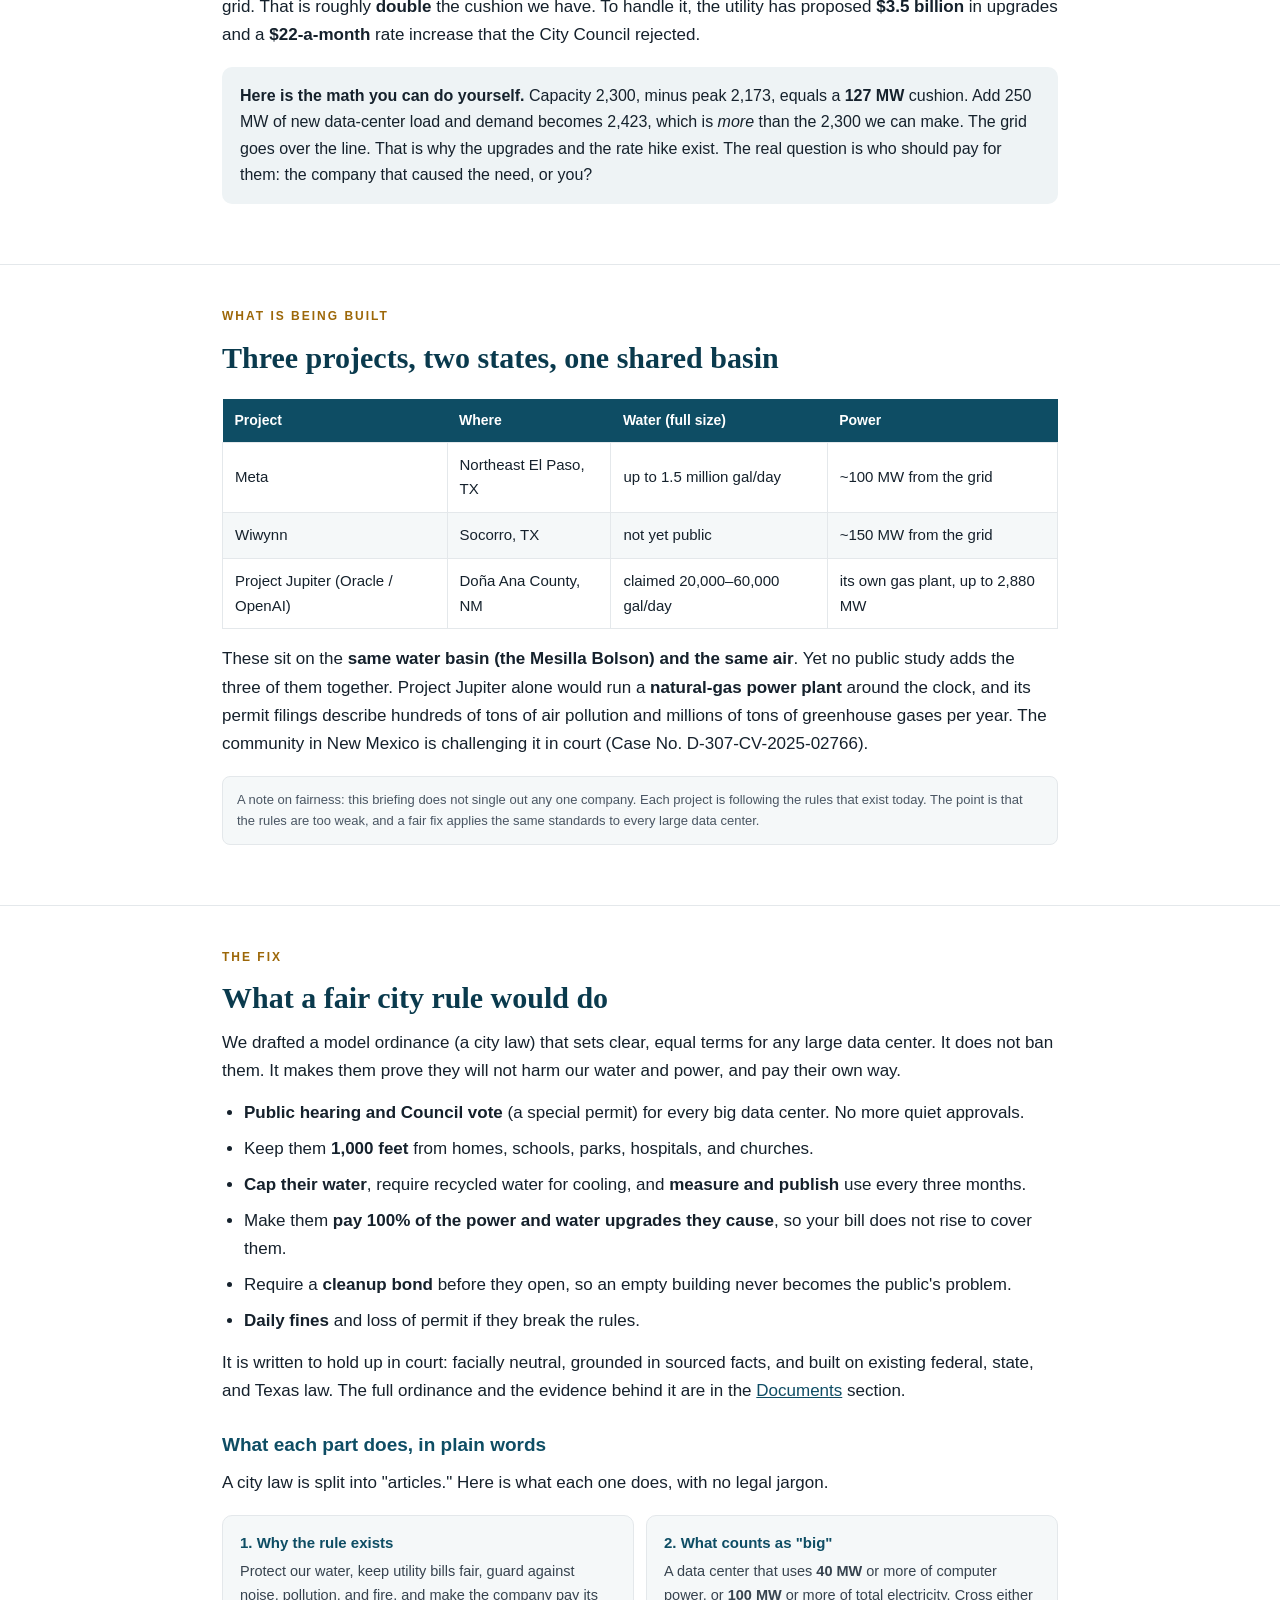
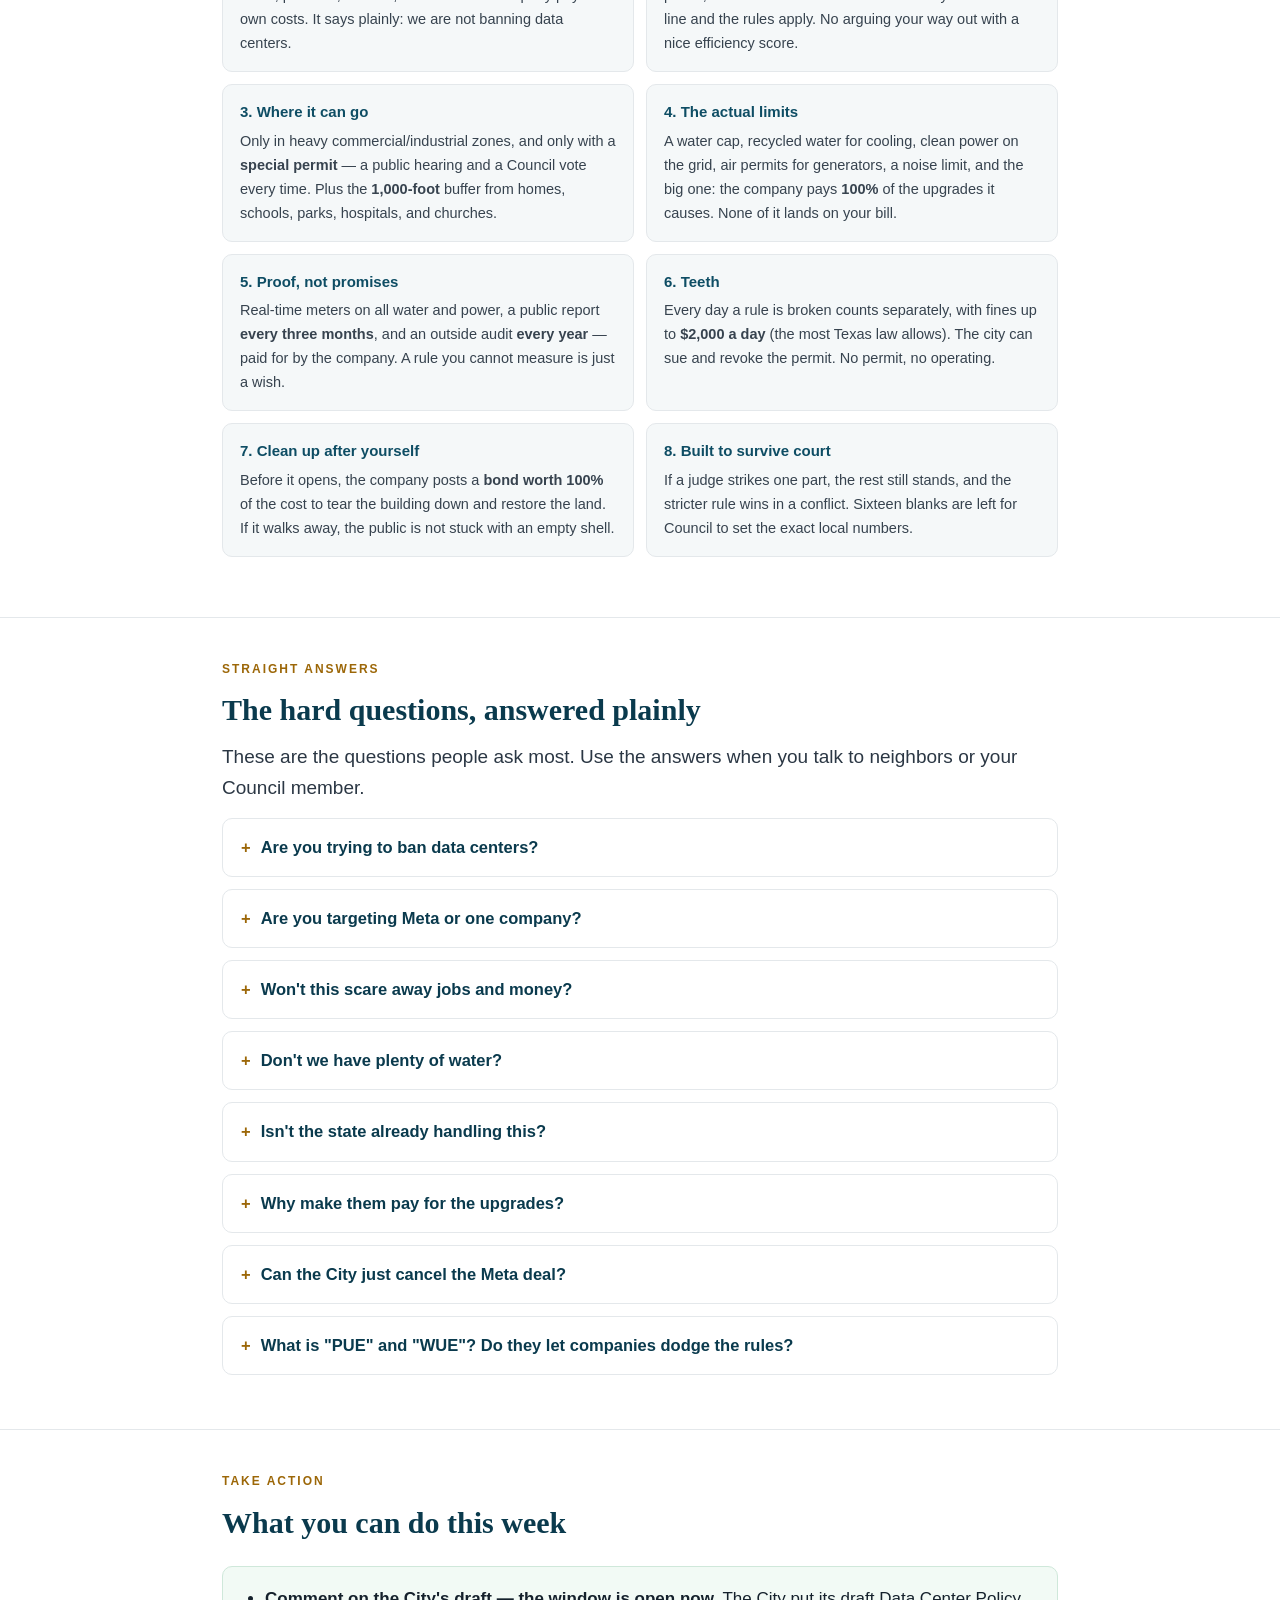
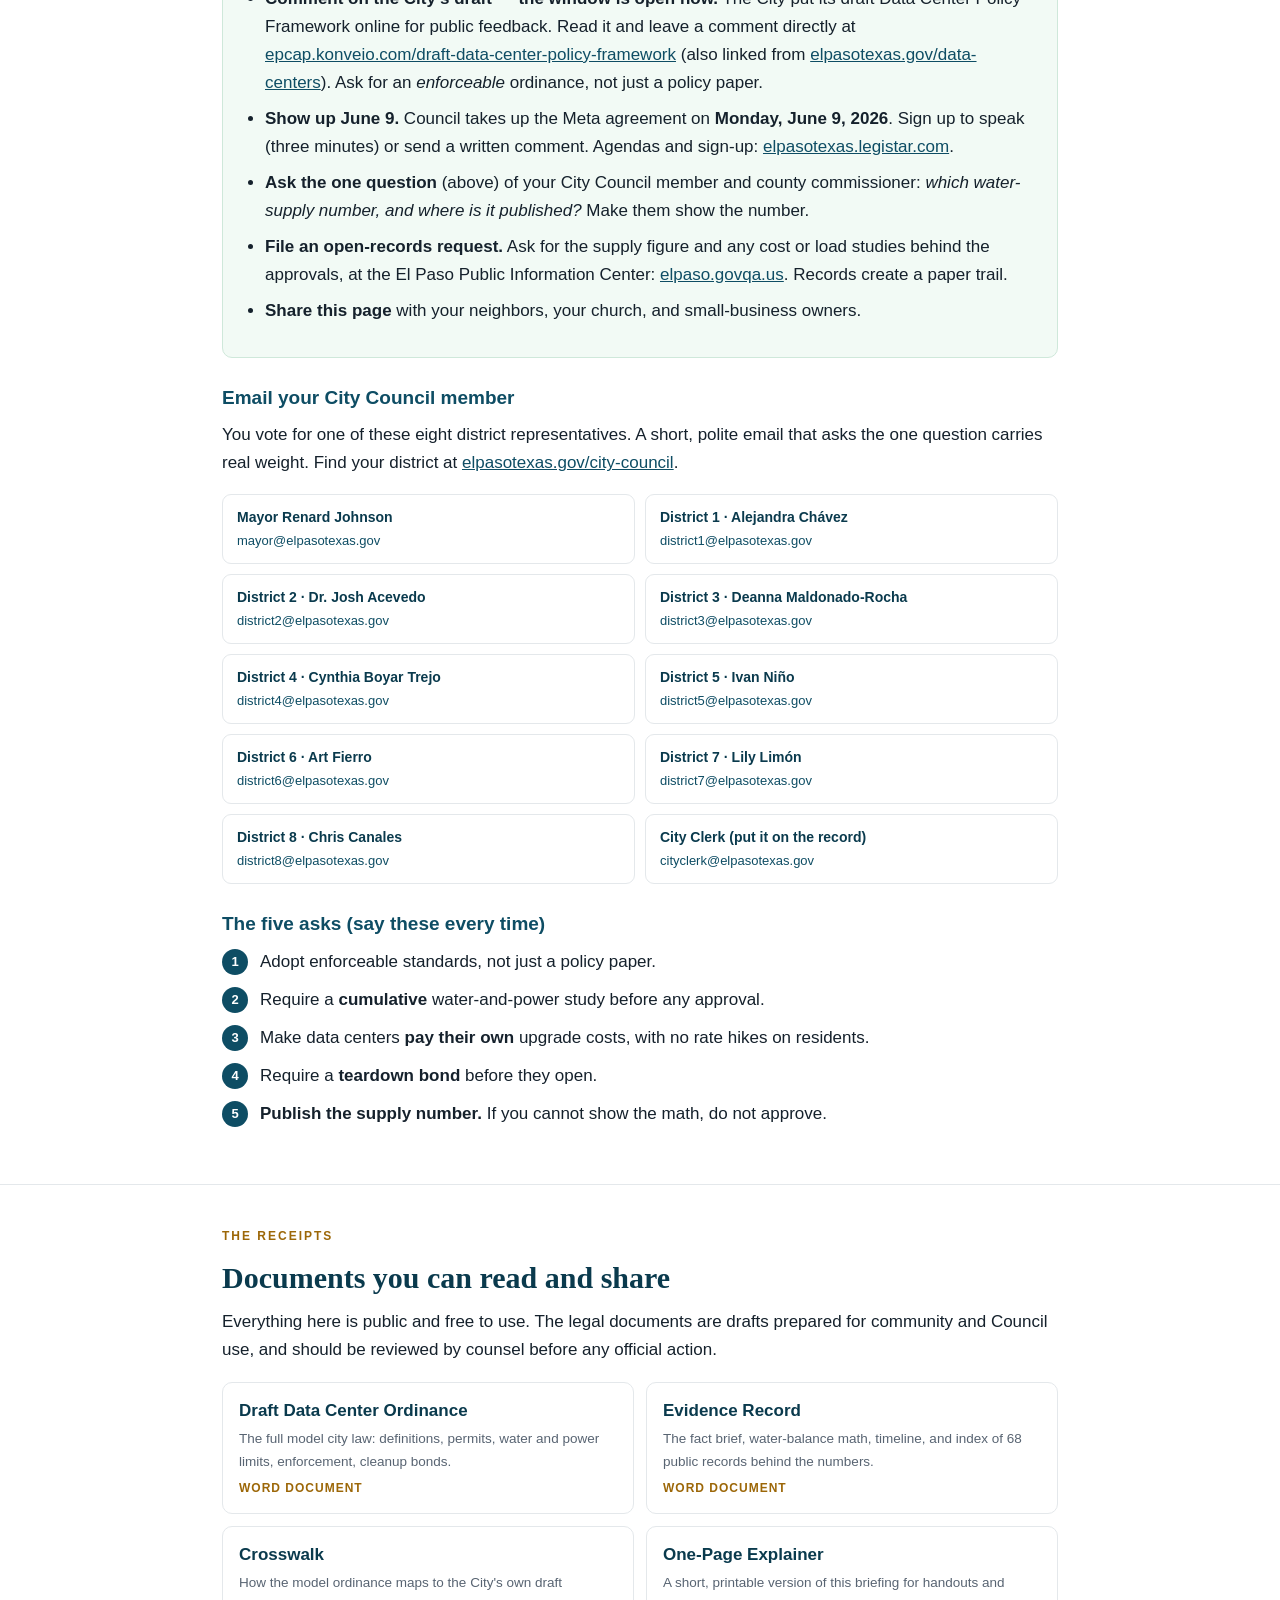
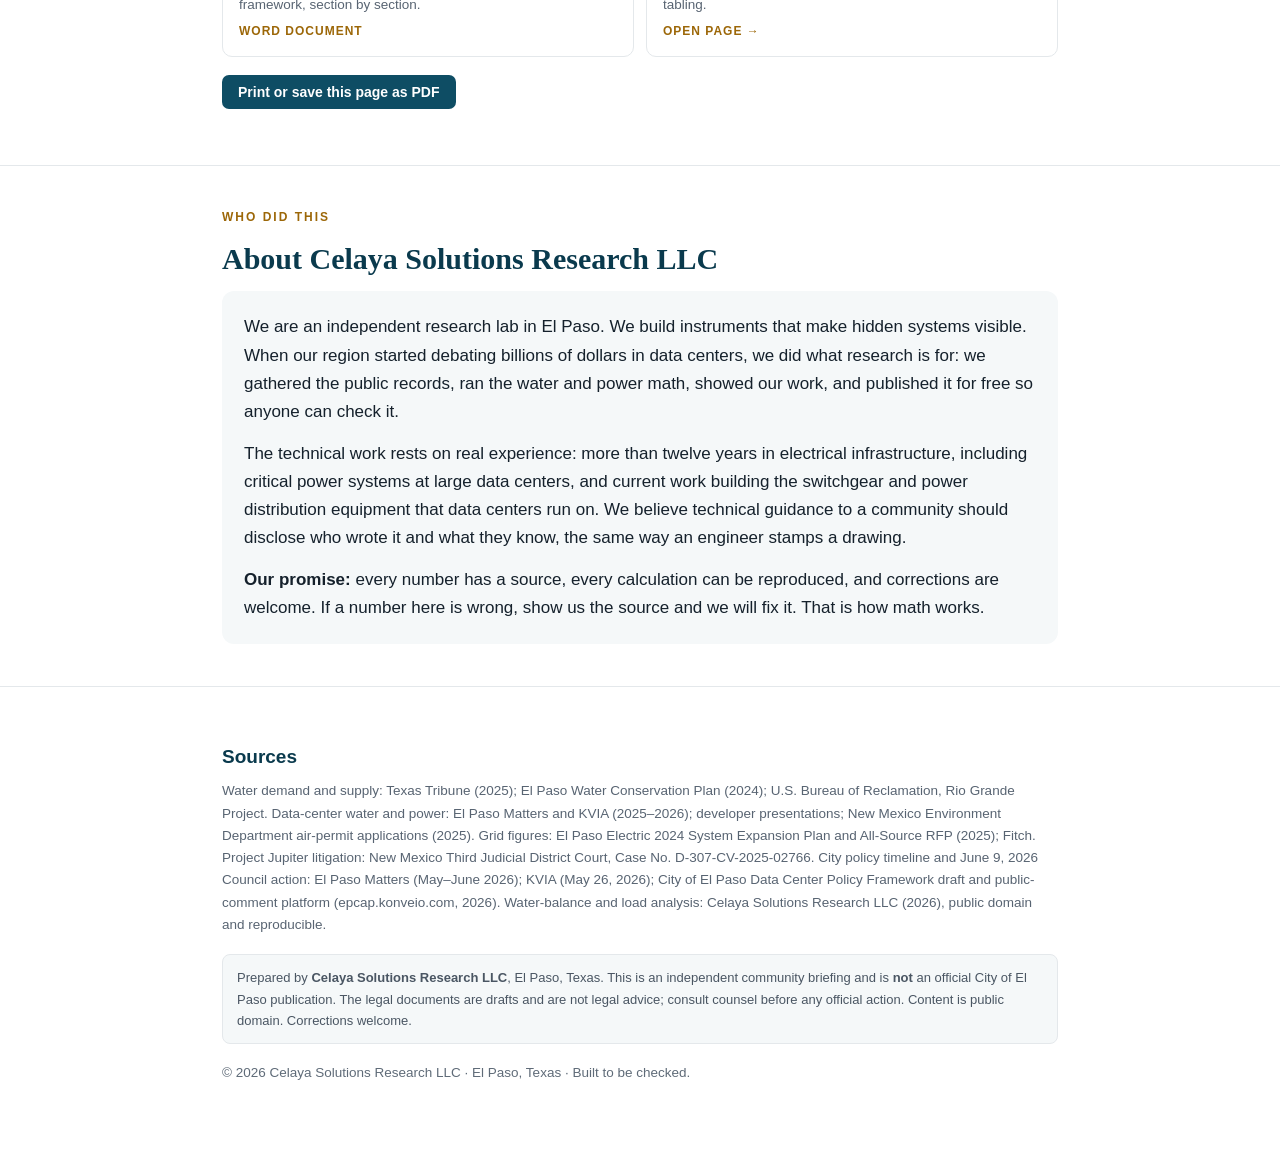
==== commit 6f21874c: "Bilingual (EN/ES) language gate, full accessibility, PostHog + view counter, auto-expiring June 9 no" ====
--- a/index.html
+++ b/index.html
@@ -3,7 +3,7 @@
 <head>
 <meta charset="UTF-8">
 <meta name="viewport" content="width=device-width, initial-scale=1.0">
-<title>El Paso Data Centers: Water, Power, and What It Means for You</title>
+<title data-i18n="meta.title">El Paso Data Centers: Water, Power, and What It Means for You</title>
 <meta name="description" content="An independent, plain-language guide to the data centers coming to the El Paso region: how much water and power they need, how much we have, and what a fair city rule would do. Prepared by Celaya Solutions Research LLC.">
 <meta name="author" content="Celaya Solutions Research LLC">
 <meta property="og:title" content="El Paso Data Centers: The Numbers You Should See">
@@ -24,10 +24,17 @@
 <link rel="icon" href="assets/favicon.ico" sizes="any">
 <link rel="apple-touch-icon" href="assets/apple-touch-icon.png">
 <link rel="manifest" href="site.webmanifest">
+
+<!-- Analytics: PostHog (US cloud) -->
+<script>
+!function(t,e){var o,n,p,r;e.__SV||(window.posthog=e,e._i=[],e.init=function(i,s,a){function g(t,e){var o=e.split(".");2==o.length&&(t=t[o[0]],e=o[1]),t[e]=function(){t.push([e].concat(Array.prototype.slice.call(arguments,0)))}}(p=t.createElement("script")).type="text/javascript",p.crossOrigin="anonymous",p.async=!0,p.src=s.api_host.replace(".i.posthog.com","-assets.i.posthog.com")+"/static/array.js",(r=t.getElementsByTagName("script")[0]).parentNode.insertBefore(p,r);var u=e;for(void 0!==a?u=e[a]=[]:a="posthog",u.people=u.people||[],u.toString=function(t){var e="posthog";return"posthog"!==a&&(e+="."+a),t||(e+=" (stub)"),e},u.people.toString=function(){return u.toString(1)+".people (stub)"},o="init capture register register_once register_for_session unregister unregister_for_session getFeatureFlag getFeatureFlagPayload isFeatureEnabled reloadFeatureFlags updateEarlyAccessFeatureEnrollment getEarlyAccessFeatures on onFeatureFlags onSessionId getSurveys getActiveMatchingSurveys renderSurvey canRenderSurvey identify setPersonProperties group resetGroups setPersonPropertiesForFlags resetPersonPropertiesForFlags setGroupPropertiesForFlags resetGroupPropertiesForFlags reset get_distinct_id getGroups get_session_id get_session_replay_url alias set_config startSessionRecording stopSessionRecording sessionRecordingStarted captureException loadToolbar get_property getSessionProperty createPersonProfile opt_in_capturing opt_out_capturing has_opted_in_capturing has_opted_out_capturing clear_opt_in_out_capturing debug getPageViewId captureTraceFeedback captureTraceMetric".split(" "),n=0;n<o.length;n++)g(u,o[n]);e._i.push([i,s,a])},e.__SV=1)}(document,window.posthog||[]);
+posthog.init('phc_FHAcCX8OXdgcCrWcThblrmlRdb9uDyMWmlGdy869F1P',{api_host:'https://us.i.posthog.com',person_profiles:'identified_only',defaults:'2025-05-24'});
+</script>
+
 <style>
   :root{
-    --bg:#ffffff; --ink:#15212c; --muted:#5a6675;
-    --navy:#0e4d64; --navy-d:#0a3a4d; --gold:#f2a900; --gold-d:#b9780a;
+    --bg:#ffffff; --ink:#15212c; --muted:#586472;
+    --navy:#0e4d64; --navy-d:#0a3a4d; --gold:#f2a900; --gold-d:#9c6708;
     --red:#c0392b; --green:#1e8a5a; --line:#e4e8eb; --soft:#f5f8f9; --soft2:#eef3f5;
     --serif:Georgia,'Times New Roman',serif;
     --sans:-apple-system,BlinkMacSystemFont,'Segoe UI',Roboto,Helvetica,Arial,sans-serif;
@@ -37,24 +44,37 @@
   html{scroll-behavior:smooth}
   body{background:var(--bg);color:var(--ink);font-family:var(--sans);line-height:1.65;font-size:17px}
   a{color:var(--navy)}
+
+  /* accessibility helpers */
+  .vh{position:absolute!important;width:1px;height:1px;padding:0;margin:-1px;overflow:hidden;clip:rect(0 0 0 0);white-space:nowrap;border:0}
+  .skip{position:absolute;left:-9999px;top:0;background:var(--navy);color:#fff;padding:11px 16px;border-radius:0 0 8px 0;z-index:300;font-weight:700;text-decoration:none}
+  .skip:focus{left:0}
+  a:focus-visible,button:focus-visible,summary:focus-visible,[tabindex]:focus-visible{outline:3px solid var(--gold);outline-offset:2px;border-radius:3px}
+  @media (prefers-reduced-motion: reduce){html{scroll-behavior:auto}*{transition:none!important;animation:none!important}}
+
   .wrap{max-width:var(--wrap);margin:0 auto;padding:0 22px}
 
   /* top nav */
-  .nav{position:sticky;top:0;z-index:50;background:rgba(255,255,255,.96);backdrop-filter:blur(6px);border-bottom:1px solid var(--line)}
-  .nav .row{display:flex;align-items:center;gap:14px;max-width:var(--wrap);margin:0 auto;padding:10px 22px}
+  .nav{position:sticky;top:0;z-index:50;background:rgba(255,255,255,.97);backdrop-filter:blur(6px);border-bottom:1px solid var(--line)}
+  .nav .row{display:flex;align-items:center;gap:12px;max-width:var(--wrap);margin:0 auto;padding:10px 22px}
   .brand{display:flex;align-items:center;gap:10px;font-weight:700;color:var(--navy-d);text-decoration:none;font-size:15px;white-space:nowrap}
   .navlinks{margin-left:auto;display:flex;gap:4px;flex-wrap:wrap}
   .navlinks a{font-size:13px;color:var(--muted);text-decoration:none;padding:6px 9px;border-radius:6px;font-weight:600}
   .navlinks a:hover{background:var(--soft2);color:var(--navy-d)}
+  .langtoggle{display:inline-flex;border:1px solid var(--line);border-radius:7px;overflow:hidden}
+  .navlinks + .langtoggle{margin-left:8px}
+  .langtoggle:first-of-type{margin-left:auto}
+  .langtoggle button{background:#fff;border:0;padding:7px 11px;font-size:12.5px;font-weight:700;color:var(--muted);cursor:pointer;font-family:inherit}
+  .langtoggle button[aria-pressed="true"]{background:var(--navy);color:#fff}
 
   /* hero */
   .hero{background:linear-gradient(180deg,#0e4d64 0%,#0a3a4d 100%);color:#fff;padding:46px 0 40px}
   .hero .kick{text-transform:uppercase;letter-spacing:2.5px;font-size:12px;font-weight:700;color:var(--gold)}
   .hero h1{font-family:var(--serif);font-size:clamp(28px,5vw,44px);line-height:1.1;margin:10px 0 14px;font-weight:700}
-  .hero p{font-size:19px;color:#d8e3e8;max-width:680px}
+  .hero p{font-size:19px;color:#dde7ec;max-width:680px}
   .pill{display:inline-block;margin-top:20px;background:var(--gold);color:#3a2a00;font-weight:700;padding:11px 18px;border-radius:8px;text-decoration:none;font-size:15px}
-  .pill.ghost{background:transparent;color:#fff;border:1px solid #5b8294;margin-left:8px}
-  .badge{margin-top:18px;font-size:13px;color:#bcd0d8;border-left:3px solid var(--gold);padding-left:12px}
+  .pill.ghost{background:transparent;color:#fff;border:1px solid #6a92a3;margin-left:8px}
+  .badge{margin-top:18px;font-size:13px;color:#c4d6dd;border-left:3px solid var(--gold);padding-left:12px}
 
   section{padding:42px 0;border-bottom:1px solid var(--line)}
   h2{font-family:var(--serif);font-size:clamp(23px,3.6vw,30px);color:var(--navy-d);margin-bottom:6px}
@@ -70,14 +90,15 @@
   .card.gold{border-top-color:var(--gold)} .card.red{border-top-color:var(--red)}
   .num{font-family:var(--serif);font-size:32px;font-weight:700;color:var(--navy-d);line-height:1.04}
   .card.red .num{color:var(--red)}
-  .card .lbl{font-size:14.5px;color:#3a4654;margin-top:6px}
-  .src{font-size:12px;color:#8a93a0;margin-top:9px}
+  .card .lbl{font-size:14.5px;color:#37434f;margin-top:6px}
+  .src{font-size:12px;color:#5f6b78;margin-top:9px}
 
   .callout{background:#fff;border:1px solid var(--line);border-left:5px solid var(--gold);border-radius:0 10px 10px 0;padding:18px 20px;margin:20px 0}
   .q{font-family:var(--serif);font-size:21px;color:var(--navy-d);font-style:italic;margin-bottom:8px}
   .analogy{background:var(--soft2);border-radius:10px;padding:16px 18px;margin:18px 0;font-size:16px}
 
   table{width:100%;border-collapse:collapse;margin:16px 0;font-size:15px}
+  caption{text-align:left;font-size:13px;color:var(--muted);margin-bottom:8px}
   th{background:var(--navy);color:#fff;text-align:left;padding:10px 12px;font-size:14px}
   td{padding:10px 12px;border:1px solid var(--line)} tr:nth-child(even) td{background:var(--soft)}
 
@@ -92,7 +113,12 @@
   .doc .t{font-weight:700;color:var(--navy-d)} .doc .d{font-size:13.5px;color:var(--muted);margin-top:3px} .doc .x{font-size:12px;color:var(--gold-d);font-weight:700;margin-top:6px;text-transform:uppercase;letter-spacing:1px}
 
   .lab{background:var(--soft);border-radius:12px;padding:22px;margin-top:8px}
-  .es{background:var(--soft2);border:1px solid var(--line);border-radius:10px;padding:18px 20px;margin:8px 0}
+
+  /* contacts */
+  .contacts{display:grid;grid-template-columns:repeat(2,1fr);gap:10px;margin:16px 0}
+  .contacts a{display:block;border:1px solid var(--line);border-radius:9px;padding:11px 14px;text-decoration:none;background:#fff;font-size:14px}
+  .contacts a:hover{border-color:var(--navy)}
+  .contacts .who{font-weight:700;color:var(--navy-d)} .contacts .mail{color:var(--navy);font-size:13px}
 
   /* alert banner */
   .alert{background:#fff6e6;border:1px solid #f0d28a;border-left:5px solid var(--gold);border-radius:0 10px 10px 0;padding:16px 20px;margin:18px 0}
@@ -118,33 +144,71 @@
   .artgrid{display:grid;grid-template-columns:repeat(2,1fr);gap:12px;margin:18px 0}
   .art{background:var(--soft);border:1px solid var(--line);border-radius:10px;padding:15px 17px}
   .art .t{font-weight:700;color:var(--navy);font-size:15px;margin-bottom:5px}
-  .art p{font-size:14.5px;color:#3a4654;margin-bottom:0}
-  @media(max-width:640px){.artgrid{grid-template-columns:1fr}}
+  .art p{font-size:14.5px;color:#37434f;margin-bottom:0}
+
   footer{padding:30px 0 60px;color:var(--muted);font-size:13.5px}
-  .disc{background:var(--soft);border:1px solid var(--line);border-radius:8px;padding:12px 14px;font-size:13px;color:var(--muted);margin:18px 0}
-  .btn{display:inline-block;background:var(--navy);color:#fff;text-decoration:none;padding:9px 16px;border-radius:7px;font-size:14px;font-weight:600;border:none;cursor:pointer}
-  @media(max-width:640px){.cards{grid-template-columns:1fr}.docs{grid-template-columns:1fr}.navlinks{display:none}}
-  @media print{.nav,.hero .pill,.btn{display:none}.hero{background:#fff;color:#000}.hero p{color:#333}.hero .kick,.hero h1{color:#000}body{font-size:11pt}}
+  .disc{background:var(--soft);border:1px solid var(--line);border-radius:8px;padding:12px 14px;font-size:13px;color:#4a5663;margin:18px 0}
+  .btn{display:inline-block;background:var(--navy);color:#fff;text-decoration:none;padding:9px 16px;border-radius:7px;font-size:14px;font-weight:600;border:none;cursor:pointer;font-family:inherit}
+
+  /* language gate */
+  .lg{position:fixed;inset:0;z-index:200;background:rgba(8,28,38,.74);backdrop-filter:blur(4px);display:grid;place-items:center;padding:20px}
+  .lg[hidden]{display:none}
+  .lg-card{background:#fff;border-radius:16px;max-width:430px;width:100%;padding:30px 26px;text-align:center;box-shadow:0 22px 64px rgba(0,0,0,.35)}
+  .lg-card h2{font-family:var(--serif);color:var(--navy-d);font-size:22px;margin:14px 0 4px;border:0;padding:0}
+  .lg-card h2 span{display:block;font-size:19px;color:var(--navy)}
+  .lg-sub{color:var(--muted);font-size:13.5px;margin-bottom:20px;line-height:1.5}
+  .lg-btns{display:grid;gap:10px}
+  .lg-btns button{display:block;width:100%;background:var(--navy);color:#fff;border:0;padding:15px;border-radius:10px;font-size:16px;font-weight:700;cursor:pointer;font-family:inherit}
+  .lg-btns button:hover{background:var(--navy-d)}
+  .lg-btns button.alt{background:var(--gold);color:#3a2a00}
+  .lg-btns button.alt:hover{filter:brightness(.96)}
+  .lg-note{margin-top:16px;font-size:12px;color:var(--muted)}
+
+  /* subtle view counter (owner) */
+  #vc{position:fixed;right:8px;bottom:6px;z-index:30;font-family:ui-monospace,SFMono-Regular,Menlo,Consolas,monospace;font-size:10px;letter-spacing:.5px;color:#cfd6dc;opacity:.5;user-select:none;pointer-events:none}
+
+  @media(max-width:640px){.cards{grid-template-columns:1fr}.docs{grid-template-columns:1fr}.artgrid{grid-template-columns:1fr}.contacts{grid-template-columns:1fr}.navlinks{display:none}}
+  @media print{.nav,.hero .pill,.btn,#vc,.lg{display:none}.hero{background:#fff;color:#000}.hero p{color:#333}.hero .kick,.hero h1{color:#000}body{font-size:11pt}}
 </style>
 </head>
 <body>
 
+<a class="skip" href="#main" data-i18n="skip">Skip to main content</a>
+
+<!-- LANGUAGE GATE -->
+<div class="lg" id="langgate" role="dialog" aria-modal="true" aria-labelledby="lg-title" hidden>
+  <div class="lg-card">
+    <svg width="40" height="40" viewBox="0 0 100 100" aria-hidden="true" focusable="false"><circle cx="50" cy="50" r="19" fill="#f2a900"/><g stroke="#f2a900" stroke-width="6" stroke-linecap="round"><line x1="50" y1="7" x2="50" y2="21"/><line x1="50" y1="79" x2="50" y2="93"/><line x1="7" y1="50" x2="21" y2="50"/><line x1="79" y1="50" x2="93" y2="50"/><line x1="18" y1="18" x2="28" y2="28"/><line x1="72" y1="72" x2="82" y2="82"/><line x1="82" y1="18" x2="72" y2="28"/><line x1="28" y1="72" x2="18" y2="82"/></g></svg>
+    <h2 id="lg-title">Choose your language<span lang="es">Elija su idioma</span></h2>
+    <div class="lg-sub">El Paso data centers &mdash; community briefing<br><span lang="es">Centros de datos de El Paso &mdash; informe comunitario</span></div>
+    <div class="lg-btns">
+      <button type="button" data-setlang="en">English</button>
+      <button type="button" class="alt" data-setlang="es" lang="es">Espa&ntilde;ol</button>
+    </div>
+    <div class="lg-note">You can switch anytime. <span lang="es">&middot; Puede cambiar cuando quiera.</span></div>
+  </div>
+</div>
+
 <!-- NAV -->
-<nav class="nav">
+<nav class="nav" aria-label="Primary">
   <div class="row">
     <a class="brand" href="#top">
-      <svg width="26" height="26" viewBox="0 0 100 100" aria-hidden="true"><circle cx="50" cy="50" r="19" fill="#f2a900"/><g stroke="#f2a900" stroke-width="6" stroke-linecap="round"><line x1="50" y1="7" x2="50" y2="21"/><line x1="50" y1="79" x2="50" y2="93"/><line x1="7" y1="50" x2="21" y2="50"/><line x1="79" y1="50" x2="93" y2="50"/><line x1="18" y1="18" x2="28" y2="28"/><line x1="72" y1="72" x2="82" y2="82"/><line x1="82" y1="18" x2="72" y2="28"/><line x1="28" y1="72" x2="18" y2="82"/></g></svg>
+      <svg width="26" height="26" viewBox="0 0 100 100" aria-hidden="true" focusable="false"><circle cx="50" cy="50" r="19" fill="#f2a900"/><g stroke="#f2a900" stroke-width="6" stroke-linecap="round"><line x1="50" y1="7" x2="50" y2="21"/><line x1="50" y1="79" x2="50" y2="93"/><line x1="7" y1="50" x2="21" y2="50"/><line x1="79" y1="50" x2="93" y2="50"/><line x1="18" y1="18" x2="28" y2="28"/><line x1="72" y1="72" x2="82" y2="82"/><line x1="82" y1="18" x2="72" y2="28"/><line x1="28" y1="72" x2="18" y2="82"/></g></svg>
       Celaya Solutions Research
     </a>
     <div class="navlinks">
-      <a href="#now">What's Happening</a>
-      <a href="#water">Water</a>
-      <a href="#power">Power</a>
-      <a href="#building">What's Coming</a>
-      <a href="#rule">The Fix</a>
-      <a href="#faq">Q&amp;A</a>
-      <a href="#act">Take Action</a>
-      <a href="#docs">Documents</a>
+      <a href="#now" data-i18n="nav.now">What's Happening</a>
+      <a href="#water" data-i18n="nav.water">Water</a>
+      <a href="#power" data-i18n="nav.power">Power</a>
+      <a href="#building" data-i18n="nav.coming">What's Coming</a>
+      <a href="#rule" data-i18n="nav.fix">The Fix</a>
+      <a href="#faq" data-i18n="nav.qa">Q&amp;A</a>
+      <a href="#act" data-i18n="nav.act">Take Action</a>
+      <a href="#docs" data-i18n="nav.docs">Documents</a>
+    </div>
+    <div class="langtoggle" role="group" aria-label="Language / Idioma">
+      <button type="button" data-setlang="en" aria-pressed="true">EN</button>
+      <button type="button" data-setlang="es" aria-pressed="false">ES</button>
     </div>
   </div>
 </nav>
@@ -152,44 +216,46 @@
 <!-- HERO -->
 <header class="hero" id="top">
   <div class="wrap">
-    <div class="kick">El Paso, the Sun City &middot; Community Briefing</div>
-    <h1>Data Centers, Water, and Power: The Numbers You Should See</h1>
-    <p>Giant computer warehouses are coming to our region. We pulled the public records and did the math nobody published. Here is how much water and electricity they need, how much we have, and the one question to ask before any deal is approved.</p>
-    <a class="pill" href="#water">See the numbers</a>
-    <a class="pill ghost" href="#act">What you can do</a>
-    <div class="badge">An independent briefing by Celaya Solutions Research LLC. Not an official City of El Paso publication. Every number is sourced. Check it yourself.</div>
+    <div class="kick" data-i18n="hero.kick">El Paso, the Sun City &middot; Community Briefing</div>
+    <h1 data-i18n="hero.h1">Data Centers, Water, and Power: The Numbers You Should See</h1>
+    <p data-i18n="hero.p">Giant computer warehouses are coming to our region. We pulled the public records and did the math nobody published. Here is how much water and electricity they need, how much we have, and the one question to ask before any deal is approved.</p>
+    <a class="pill" href="#water" data-i18n="hero.cta1">See the numbers</a>
+    <a class="pill ghost" href="#act" data-i18n="hero.cta2">What you can do</a>
+    <div class="badge" data-i18n="hero.badge">An independent briefing by Celaya Solutions Research LLC. Not an official City of El Paso publication. Every number is sourced. Check it yourself.</div>
   </div>
 </header>
+
+<main id="main">
 
 <!-- INTRO -->
 <section id="why">
   <div class="wrap">
-    <p class="lead">A data center is a huge building full of computers. They run hot, so they drink water and power to stay cool and switched on. We are not against technology. We build it. The question is simple and fair: <strong>do we have enough water and power for this, and who pays if we do not?</strong></p>
-    <p>This page is written by an El Paso research lab, in plain language, so any resident can understand what is happening and speak up. The full legal and technical documents are linked at the bottom.</p>
+    <p class="lead" data-i18n="why.lead">A data center is a huge building full of computers. They run hot, so they drink water and power to stay cool and switched on. We are not against technology. We build it. The question is simple and fair: <strong>do we have enough water and power for this, and who pays if we do not?</strong></p>
+    <p data-i18n="why.p2">This page is written by an El Paso research lab, in plain language, so any resident can understand what is happening and speak up. The full legal and technical documents are linked at the bottom.</p>
   </div>
 </section>
 
 <!-- WHAT'S HAPPENING NOW -->
 <section id="now">
   <div class="wrap">
-    <div class="eyebrow">What's Happening Now</div>
-    <h2>The decisions are being made this month</h2>
+    <div class="eyebrow" data-i18n="now.eyebrow">What's Happening Now</div>
+    <h2 data-i18n="now.h2">The decisions are being made this month</h2>
     <div class="alert">
-      <span class="when">Vote: Monday, June 9, 2026</span>
-      <div class="head">City Council is being asked to look at canceling the Meta deal.</div>
-      <p style="margin-bottom:0">Two Council members (Josh Acevedo, District 2, and Lily Lim&oacute;n, District 7) put an item on the <strong>June 9</strong> agenda asking the city to study ending the 2023 tax-break agreement with Meta. The Mayor is against canceling and has warned it could lead to lawsuits. City lawyers say the deal is "legally binding" and hard to undo. <strong>This is the meeting to show up to or write about.</strong> Agendas: <a href="https://elpasotexas.legistar.com" target="_blank" rel="noopener">elpasotexas.legistar.com</a>.</p>
-    </div>
-    <p class="lead">Here is the short story of how we got here, so you can follow what comes next.</p>
+      <span class="when" data-i18n="now.alertWhen">Vote: Monday, June 9, 2026</span>
+      <div class="head" data-i18n="now.alertHead">City Council is being asked to look at canceling the Meta deal.</div>
+      <p style="margin-bottom:0" data-i18n="now.alertBody">Two Council members (Josh Acevedo, District 2, and Lily Lim&oacute;n, District 7) put an item on the <strong>June 9</strong> agenda asking the city to study ending the 2023 tax-break agreement with Meta. The Mayor is against canceling and has warned it could lead to lawsuits. City lawyers say the deal is "legally binding" and hard to undo. <strong>This is the meeting to show up to or write about.</strong> Agendas: <a href="https://elpasotexas.legistar.com" target="_blank" rel="noopener">elpasotexas.legistar.com</a>.</p>
+    </div>
+    <p class="lead" data-i18n="now.lead">Here is the short story of how we got here, so you can follow what comes next.</p>
     <ul class="tl">
-      <li><div class="d">December 5, 2023</div><div class="e">City Council voted to give Meta an <strong>80% property-tax break</strong> for decades, plus $12.5M in city money, for a $10 billion data center promising about 300 permanent jobs.</div></li>
-      <li><div class="d">May 21&ndash;26, 2026</div><div class="e">Council voted <strong>unanimously to stop giving tax breaks</strong> to future data centers and released a <strong>draft Data Center Policy Framework</strong> (a 33-page policy paper) for public comment.</div></li>
-      <li><div class="d">June 2&ndash;3, 2026</div><div class="e">A push began to cancel the existing Meta deal. City officials said the city <strong>cannot simply walk away</strong> from a signed 2023 contract without legal risk.</div></li>
-      <li class="next"><div class="d">Monday, June 9, 2026 &mdash; coming up</div><div class="e">Council takes up the request to <strong>explore terminating the Meta agreement</strong>. Public comment is open at City Hall and online.</div></li>
-      <li class="next"><div class="d">July 2026 (expected)</div><div class="e">The Meta data center campus is expected to <strong>begin operating</strong>.</div></li>
+      <li><div class="d" data-i18n="now.tl1d">December 5, 2023</div><div class="e" data-i18n="now.tl1e">City Council voted to give Meta an <strong>80% property-tax break</strong> for decades, plus $12.5M in city money, for a $10 billion data center promising about 300 permanent jobs.</div></li>
+      <li><div class="d" data-i18n="now.tl2d">May 21&ndash;26, 2026</div><div class="e" data-i18n="now.tl2e">Council voted <strong>unanimously to stop giving tax breaks</strong> to future data centers and released a <strong>draft Data Center Policy Framework</strong> (a 33-page policy paper) for public comment.</div></li>
+      <li><div class="d" data-i18n="now.tl3d">June 2&ndash;3, 2026</div><div class="e" data-i18n="now.tl3e">A push began to cancel the existing Meta deal. City officials said the city <strong>cannot simply walk away</strong> from a signed 2023 contract without legal risk.</div></li>
+      <li class="next"><div class="d" data-i18n="now.tl4d">Monday, June 9, 2026 &mdash; coming up</div><div class="e" data-i18n="now.tl4e">Council takes up the request to <strong>explore terminating the Meta agreement</strong>. Public comment is open at City Hall and online.</div></li>
+      <li class="next"><div class="d" data-i18n="now.tl5d">July 2026 (expected)</div><div class="e" data-i18n="now.tl5e">The Meta data center campus is expected to <strong>begin operating</strong>.</div></li>
     </ul>
     <div class="callout" style="margin-top:22px">
-      <div class="q">Why this matters now</div>
-      <p style="margin-bottom:0">The City's draft is a <strong>policy paper</strong> &mdash; a list of good ideas with no teeth. Our draft is an <strong>enforceable city law</strong> with real limits, real penalties, and real proof requirements. The public-comment window is open <em>right now</em>, which is the moment to ask for the stronger version. See <a href="#act">Take Action</a> below.</p>
+      <div class="q" data-i18n="now.whyq">Why this matters now</div>
+      <p style="margin-bottom:0" data-i18n="now.whyp">The City's draft is a <strong>policy paper</strong> &mdash; a list of good ideas with no teeth. Our draft is an <strong>enforceable city law</strong> with real limits, real penalties, and real proof requirements. The public-comment window is open <em>right now</em>, which is the moment to ask for the stronger version. See <a href="#act">Take Action</a> below.</p>
     </div>
   </div>
 </section>
@@ -197,18 +263,18 @@
 <!-- WATER -->
 <section id="water">
   <div class="wrap">
-    <div class="eyebrow">The Water</div>
-    <h2>Three numbers that decide everything</h2>
+    <div class="eyebrow" data-i18n="water.eyebrow">The Water</div>
+    <h2 data-i18n="water.h2">Three numbers that decide everything</h2>
     <div class="cards">
-      <div class="card"><div class="num">105 million</div><div class="lbl">gallons of water El Paso uses every single day right now.</div><div class="src">Texas Tribune, 2025</div></div>
-      <div class="card gold"><div class="num">1.56 million</div><div class="lbl">gallons a day the new data centers could need at full size.</div><div class="src">Do&ntilde;a Ana County MOU; KVIA / El Paso Matters</div></div>
-      <div class="card red"><div class="num">8.7 million</div><div class="lbl">gallons a day. That is our whole leftover cushion.</div><div class="src">U.S. Bureau of Reclamation</div></div>
-    </div>
-    <div class="analogy">The data centers would use only about <strong>1.5% of the water we use now</strong>. That sounds tiny. But it is <strong>17.9% of the cushion we have left</strong>. Think of a paycheck: after rent and bills you have $87 left, and someone asks for $16. That is 1.6% of your pay, but 18% of what is left. That is the line between making it to the end of the month and not.</div>
-    <h3>The question nobody answered</h3>
+      <div class="card"><div class="num" data-i18n="water.c1n">105 million</div><div class="lbl" data-i18n="water.c1l">gallons of water El Paso uses every single day right now.</div><div class="src" data-i18n="water.c1s">Texas Tribune, 2025</div></div>
+      <div class="card gold"><div class="num" data-i18n="water.c2n">1.56 million</div><div class="lbl" data-i18n="water.c2l">gallons a day the new data centers could need at full size.</div><div class="src" data-i18n="water.c2s">Do&ntilde;a Ana County MOU; KVIA / El Paso Matters</div></div>
+      <div class="card red"><div class="num" data-i18n="water.c3n">8.7 million</div><div class="lbl" data-i18n="water.c3l">gallons a day. That is our whole leftover cushion.</div><div class="src" data-i18n="water.c3s">U.S. Bureau of Reclamation</div></div>
+    </div>
+    <div class="analogy" data-i18n="water.analogy">The data centers would use only about <strong>1.5% of the water we use now</strong>. That sounds tiny. But it is <strong>17.9% of the cushion we have left</strong>. Think of a paycheck: after rent and bills you have $87 left, and someone asks for $16. That is 1.6% of your pay, but 18% of what is left. That is the line between making it to the end of the month and not.</div>
+    <h3 data-i18n="water.h3">The question nobody answered</h3>
     <div class="callout">
-      <div class="q">"Which water-supply number are you using when you say we have enough, and where is it published?"</div>
-      <p>If you count the water we actually pump and treat each day, we are already at the limit. If you count a bigger number that exists only on paper, there is room. <strong>No official has said which number they used.</strong> If they cannot answer with a source you can check, the decision was based on trust, not math. Trust is not a water source.</p>
+      <div class="q" data-i18n="water.q">"Which water-supply number are you using when you say we have enough, and where is it published?"</div>
+      <p data-i18n="water.qp">If you count the water we actually pump and treat each day, we are already at the limit. If you count a bigger number that exists only on paper, there is room. <strong>No official has said which number they used.</strong> If they cannot answer with a source you can check, the decision was based on trust, not math. Trust is not a water source.</p>
     </div>
   </div>
 </section>
@@ -216,61 +282,66 @@
 <!-- POWER -->
 <section id="power">
   <div class="wrap">
-    <div class="eyebrow">The Power</div>
-    <h2>Our grid is closer to the edge than people think</h2>
+    <div class="eyebrow" data-i18n="power.eyebrow">The Power</div>
+    <h2 data-i18n="power.h2">Our grid is closer to the edge than people think</h2>
     <div class="cards">
-      <div class="card"><div class="num">2,300 MW</div><div class="lbl">the most electricity El Paso Electric can make.</div><div class="src">EPE CEO, 2025</div></div>
-      <div class="card gold"><div class="num">2,173 MW</div><div class="lbl">our highest demand ever, on a 110&deg; summer day.</div><div class="src">EPE, 2020</div></div>
-      <div class="card red"><div class="num">127 MW</div><div class="lbl">the cushion between them. Two data centers alone want 250.</div><div class="src">Celaya load study</div></div>
-    </div>
-    <p>Two of the three projects (Meta in El Paso and Wiwynn in Socorro) would pull about <strong>250 megawatts</strong> from the grid. That is roughly <strong>double</strong> the cushion we have. To handle it, the utility has proposed <strong>$3.5 billion</strong> in upgrades and a <strong>$22-a-month</strong> rate increase that the City Council rejected.</p>
-    <div class="analogy"><strong>Here is the math you can do yourself.</strong> Capacity 2,300, minus peak 2,173, equals a <strong>127 MW</strong> cushion. Add 250 MW of new data-center load and demand becomes 2,423, which is <em>more</em> than the 2,300 we can make. The grid goes over the line. That is why the upgrades and the rate hike exist. The real question is who should pay for them: the company that caused the need, or you?</div>
+      <div class="card"><div class="num" data-i18n="power.c1n">2,300 MW</div><div class="lbl" data-i18n="power.c1l">the most electricity El Paso Electric can make.</div><div class="src" data-i18n="power.c1s">EPE CEO, 2025</div></div>
+      <div class="card gold"><div class="num" data-i18n="power.c2n">2,173 MW</div><div class="lbl" data-i18n="power.c2l">our highest demand ever, on a 110&deg; summer day.</div><div class="src" data-i18n="power.c2s">EPE, 2020</div></div>
+      <div class="card red"><div class="num" data-i18n="power.c3n">127 MW</div><div class="lbl" data-i18n="power.c3l">the cushion between them. Two data centers alone want 250.</div><div class="src" data-i18n="power.c3s">Celaya load study</div></div>
+    </div>
+    <p data-i18n="power.p">Two of the three projects (Meta in El Paso and Wiwynn in Socorro) would pull about <strong>250 megawatts</strong> from the grid. That is roughly <strong>double</strong> the cushion we have. To handle it, the utility has proposed <strong>$3.5 billion</strong> in upgrades and a <strong>$22-a-month</strong> rate increase that the City Council rejected.</p>
+    <div class="analogy" data-i18n="power.analogy"><strong>Here is the math you can do yourself.</strong> Capacity 2,300, minus peak 2,173, equals a <strong>127 MW</strong> cushion. Add 250 MW of new data-center load and demand becomes 2,423, which is <em>more</em> than the 2,300 we can make. The grid goes over the line. That is why the upgrades and the rate hike exist. The real question is who should pay for them: the company that caused the need, or you?</div>
   </div>
 </section>
 
 <!-- BUILDING -->
 <section id="building">
   <div class="wrap">
-    <div class="eyebrow">What Is Being Built</div>
-    <h2>Three projects, two states, one shared basin</h2>
+    <div class="eyebrow" data-i18n="build.eyebrow">What Is Being Built</div>
+    <h2 data-i18n="build.h2">Three projects, two states, one shared basin</h2>
     <table>
-      <tr><th>Project</th><th>Where</th><th>Water (full size)</th><th>Power</th></tr>
-      <tr><td>Meta</td><td>Northeast El Paso, TX</td><td>up to 1.5 million gal/day</td><td>~100 MW from the grid</td></tr>
-      <tr><td>Wiwynn</td><td>Socorro, TX</td><td>not yet public</td><td>~150 MW from the grid</td></tr>
-      <tr><td>Project Jupiter (Oracle / OpenAI)</td><td>Do&ntilde;a Ana County, NM</td><td>claimed 20,000&ndash;60,000 gal/day</td><td>its own gas plant, up to 2,880 MW</td></tr>
+      <caption class="vh" data-i18n="build.caption">The three data-center projects in the El Paso region, with their water and power needs.</caption>
+      <thead>
+        <tr><th scope="col" data-i18n="build.th1">Project</th><th scope="col" data-i18n="build.th2">Where</th><th scope="col" data-i18n="build.th3">Water (full size)</th><th scope="col" data-i18n="build.th4">Power</th></tr>
+      </thead>
+      <tbody>
+        <tr><td>Meta</td><td data-i18n="build.r1b">Northeast El Paso, TX</td><td data-i18n="build.r1c">up to 1.5 million gal/day</td><td data-i18n="build.r1d">~100 MW from the grid</td></tr>
+        <tr><td>Wiwynn</td><td data-i18n="build.r2b">Socorro, TX</td><td data-i18n="build.r2c">not yet public</td><td data-i18n="build.r2d">~150 MW from the grid</td></tr>
+        <tr><td data-i18n="build.r3a">Project Jupiter (Oracle / OpenAI)</td><td data-i18n="build.r3b">Do&ntilde;a Ana County, NM</td><td data-i18n="build.r3c">claimed 20,000&ndash;60,000 gal/day</td><td data-i18n="build.r3d">its own gas plant, up to 2,880 MW</td></tr>
+      </tbody>
     </table>
-    <p>These sit on the <strong>same water basin (the Mesilla Bolson) and the same air</strong>. Yet no public study adds the three of them together. Project Jupiter alone would run a <strong>natural-gas power plant</strong> around the clock, and its permit filings describe hundreds of tons of air pollution and millions of tons of greenhouse gases per year. The community in New Mexico is challenging it in court (Case No. D-307-CV-2025-02766).</p>
-    <div class="disc">A note on fairness: this briefing does not single out any one company. Each project is following the rules that exist today. The point is that the rules are too weak, and a fair fix applies the same standards to every large data center.</div>
+    <p data-i18n="build.p">These sit on the <strong>same water basin (the Mesilla Bolson) and the same air</strong>. Yet no public study adds the three of them together. Project Jupiter alone would run a <strong>natural-gas power plant</strong> around the clock, and its permit filings describe hundreds of tons of air pollution and millions of tons of greenhouse gases per year. The community in New Mexico is challenging it in court (Case No. D-307-CV-2025-02766).</p>
+    <div class="disc" data-i18n="build.note">A note on fairness: this briefing does not single out any one company. Each project is following the rules that exist today. The point is that the rules are too weak, and a fair fix applies the same standards to every large data center.</div>
   </div>
 </section>
 
 <!-- THE FIX -->
 <section id="rule">
   <div class="wrap">
-    <div class="eyebrow">The Fix</div>
-    <h2>What a fair city rule would do</h2>
-    <p>We drafted a model ordinance (a city law) that sets clear, equal terms for any large data center. It does not ban them. It makes them prove they will not harm our water and power, and pay their own way.</p>
+    <div class="eyebrow" data-i18n="fix.eyebrow">The Fix</div>
+    <h2 data-i18n="fix.h2">What a fair city rule would do</h2>
+    <p data-i18n="fix.p">We drafted a model ordinance (a city law) that sets clear, equal terms for any large data center. It does not ban them. It makes them prove they will not harm our water and power, and pay their own way.</p>
     <ul>
-      <li><strong>Public hearing and Council vote</strong> (a special permit) for every big data center. No more quiet approvals.</li>
-      <li>Keep them <strong>1,000 feet</strong> from homes, schools, parks, hospitals, and churches.</li>
-      <li><strong>Cap their water</strong>, require recycled water for cooling, and <strong>measure and publish</strong> use every three months.</li>
-      <li>Make them <strong>pay 100% of the power and water upgrades they cause</strong>, so your bill does not rise to cover them.</li>
-      <li>Require a <strong>cleanup bond</strong> before they open, so an empty building never becomes the public's problem.</li>
-      <li><strong>Daily fines</strong> and loss of permit if they break the rules.</li>
+      <li data-i18n="fix.li1"><strong>Public hearing and Council vote</strong> (a special permit) for every big data center. No more quiet approvals.</li>
+      <li data-i18n="fix.li2">Keep them <strong>1,000 feet</strong> from homes, schools, parks, hospitals, and churches.</li>
+      <li data-i18n="fix.li3"><strong>Cap their water</strong>, require recycled water for cooling, and <strong>measure and publish</strong> use every three months.</li>
+      <li data-i18n="fix.li4">Make them <strong>pay 100% of the power and water upgrades they cause</strong>, so your bill does not rise to cover them.</li>
+      <li data-i18n="fix.li5">Require a <strong>cleanup bond</strong> before they open, so an empty building never becomes the public's problem.</li>
+      <li data-i18n="fix.li6"><strong>Daily fines</strong> and loss of permit if they break the rules.</li>
     </ul>
-    <p>It is written to hold up in court: facially neutral, grounded in sourced facts, and built on existing federal, state, and Texas law. The full ordinance and the evidence behind it are in the <a href="#docs">Documents</a> section.</p>
-
-    <h3>What each part does, in plain words</h3>
-    <p>A city law is split into "articles." Here is what each one does, with no legal jargon.</p>
+    <p data-i18n="fix.p2">It is written to hold up in court: facially neutral, grounded in sourced facts, and built on existing federal, state, and Texas law. The full ordinance and the evidence behind it are in the <a href="#docs">Documents</a> section.</p>
+
+    <h3 data-i18n="fix.h3">What each part does, in plain words</h3>
+    <p data-i18n="fix.h3p">A city law is split into "articles." Here is what each one does, with no legal jargon.</p>
     <div class="artgrid">
-      <div class="art"><div class="t">1. Why the rule exists</div><p>Protect our water, keep utility bills fair, guard against noise, pollution, and fire, and make the company pay its own costs. It says plainly: we are not banning data centers.</p></div>
-      <div class="art"><div class="t">2. What counts as "big"</div><p>A data center that uses <strong>40 MW</strong> or more of computer power, or <strong>100 MW</strong> or more of total electricity. Cross either line and the rules apply. No arguing your way out with a nice efficiency score.</p></div>
-      <div class="art"><div class="t">3. Where it can go</div><p>Only in heavy commercial/industrial zones, and only with a <strong>special permit</strong> &mdash; a public hearing and a Council vote every time. Plus the <strong>1,000-foot</strong> buffer from homes, schools, parks, hospitals, and churches.</p></div>
-      <div class="art"><div class="t">4. The actual limits</div><p>A water cap, recycled water for cooling, clean power on the grid, air permits for generators, a noise limit, and the big one: the company pays <strong>100%</strong> of the upgrades it causes. None of it lands on your bill.</p></div>
-      <div class="art"><div class="t">5. Proof, not promises</div><p>Real-time meters on all water and power, a public report <strong>every three months</strong>, and an outside audit <strong>every year</strong> &mdash; paid for by the company. A rule you cannot measure is just a wish.</p></div>
-      <div class="art"><div class="t">6. Teeth</div><p>Every day a rule is broken counts separately, with fines up to <strong>$2,000 a day</strong> (the most Texas law allows). The city can sue and revoke the permit. No permit, no operating.</p></div>
-      <div class="art"><div class="t">7. Clean up after yourself</div><p>Before it opens, the company posts a <strong>bond worth 100%</strong> of the cost to tear the building down and restore the land. If it walks away, the public is not stuck with an empty shell.</p></div>
-      <div class="art"><div class="t">8. Built to survive court</div><p>If a judge strikes one part, the rest still stands, and the stricter rule wins in a conflict. Sixteen blanks are left for Council to set the exact local numbers.</p></div>
+      <div class="art"><div class="t" data-i18n="fix.a1t">1. Why the rule exists</div><p data-i18n="fix.a1p">Protect our water, keep utility bills fair, guard against noise, pollution, and fire, and make the company pay its own costs. It says plainly: we are not banning data centers.</p></div>
+      <div class="art"><div class="t" data-i18n="fix.a2t">2. What counts as "big"</div><p data-i18n="fix.a2p">A data center that uses <strong>40 MW</strong> or more of computer power, or <strong>100 MW</strong> or more of total electricity. Cross either line and the rules apply. No arguing your way out with a nice efficiency score.</p></div>
+      <div class="art"><div class="t" data-i18n="fix.a3t">3. Where it can go</div><p data-i18n="fix.a3p">Only in heavy commercial/industrial zones, and only with a <strong>special permit</strong> &mdash; a public hearing and a Council vote every time. Plus the <strong>1,000-foot</strong> buffer from homes, schools, parks, hospitals, and churches.</p></div>
+      <div class="art"><div class="t" data-i18n="fix.a4t">4. The actual limits</div><p data-i18n="fix.a4p">A water cap, recycled water for cooling, clean power on the grid, air permits for generators, a noise limit, and the big one: the company pays <strong>100%</strong> of the upgrades it causes. None of it lands on your bill.</p></div>
+      <div class="art"><div class="t" data-i18n="fix.a5t">5. Proof, not promises</div><p data-i18n="fix.a5p">Real-time meters on all water and power, a public report <strong>every three months</strong>, and an outside audit <strong>every year</strong> &mdash; paid for by the company. A rule you cannot measure is just a wish.</p></div>
+      <div class="art"><div class="t" data-i18n="fix.a6t">6. Teeth</div><p data-i18n="fix.a6p">Every day a rule is broken counts separately, with fines up to <strong>$2,000 a day</strong> (the most Texas law allows). The city can sue and revoke the permit. No permit, no operating.</p></div>
+      <div class="art"><div class="t" data-i18n="fix.a7t">7. Clean up after yourself</div><p data-i18n="fix.a7p">Before it opens, the company posts a <strong>bond worth 100%</strong> of the cost to tear the building down and restore the land. If it walks away, the public is not stuck with an empty shell.</p></div>
+      <div class="art"><div class="t" data-i18n="fix.a8t">8. Built to survive court</div><p data-i18n="fix.a8p">If a judge strikes one part, the rest still stands, and the stricter rule wins in a conflict. Sixteen blanks are left for Council to set the exact local numbers.</p></div>
     </div>
   </div>
 </section>
@@ -278,49 +349,65 @@
 <!-- FAQ -->
 <section id="faq">
   <div class="wrap">
-    <div class="eyebrow">Straight Answers</div>
-    <h2>The hard questions, answered plainly</h2>
-    <p class="lead">These are the questions people ask most. Use the answers when you talk to neighbors or your Council member.</p>
-
-    <details class="faq"><summary>Are you trying to ban data centers?</summary><div class="body">No. We are asking for a permit, clear limits, and accountability. A company can still build if it meets the terms. "Prove you won't take the water and power we need, and pay your own way."</div></details>
-
-    <details class="faq"><summary>Are you targeting Meta or one company?</summary><div class="body">No. The rules apply to every big data center the same way. That is on purpose &mdash; it is fair, and it is what makes the law hold up in court.</div></details>
-
-    <details class="faq"><summary>Won't this scare away jobs and money?</summary><div class="body">A data center is mostly a building full of machines. It brings a lot of <em>construction</em> jobs but few permanent ones &mdash; the Meta project lists about 300. The rule just makes sure those few jobs don't come at the cost of everyone's water and power bills. Serious companies can meet basic standards.</div></details>
-
-    <details class="faq"><summary>Don't we have plenty of water?</summary><div class="body">It depends on which number you use. If you count the water we actually pump and treat today, we are near the limit. Officials have never said which number they used to decide we have enough. That is the question to ask.</div></details>
-
-    <details class="faq"><summary>Isn't the state already handling this?</summary><div class="body">Not for El Paso. The big new state law (Senate Bill 6) only covers the ERCOT power grid. El Paso is on the separate Western grid, so SB 6 does not protect us. The City has to act on its own.</div></details>
-
-    <details class="faq"><summary>Why make them pay for the upgrades?</summary><div class="body">Because if they don't, you do &mdash; through higher utility bills. The utility floated $3.5 billion in upgrades and a $22-a-month rate increase that Council rejected. "Pay your own way" keeps the cost on the company that caused the need.</div></details>
-
-    <details class="faq"><summary>Can the City just cancel the Meta deal?</summary><div class="body">Not easily. The 2023 agreement is a signed, legally binding contract. City lawyers warn that walking away could mean years of lawsuits and big damages. That is exactly why a strong, equal rule going forward matters: it sets clear terms <em>before</em> the next deal is signed.</div></details>
-
-    <details class="faq"><summary>What is "PUE" and "WUE"? Do they let companies dodge the rules?</summary><div class="body">They are efficiency scores (for power and water). Under our draft they are <strong>for reporting only</strong>. A company cannot use a nice-sounding efficiency number to escape the size limits. The size is what counts.</div></details>
+    <div class="eyebrow" data-i18n="faq.eyebrow">Straight Answers</div>
+    <h2 data-i18n="faq.h2">The hard questions, answered plainly</h2>
+    <p class="lead" data-i18n="faq.lead">These are the questions people ask most. Use the answers when you talk to neighbors or your Council member.</p>
+
+    <details class="faq"><summary data-i18n="faq.q1">Are you trying to ban data centers?</summary><div class="body" data-i18n="faq.a1">No. We are asking for a permit, clear limits, and accountability. A company can still build if it meets the terms. "Prove you won't take the water and power we need, and pay your own way."</div></details>
+
+    <details class="faq"><summary data-i18n="faq.q2">Are you targeting Meta or one company?</summary><div class="body" data-i18n="faq.a2">No. The rules apply to every big data center the same way. That is on purpose &mdash; it is fair, and it is what makes the law hold up in court.</div></details>
+
+    <details class="faq"><summary data-i18n="faq.q3">Won't this scare away jobs and money?</summary><div class="body" data-i18n="faq.a3">A data center is mostly a building full of machines. It brings a lot of <em>construction</em> jobs but few permanent ones &mdash; the Meta project lists about 300. The rule just makes sure those few jobs don't come at the cost of everyone's water and power bills. Serious companies can meet basic standards.</div></details>
+
+    <details class="faq"><summary data-i18n="faq.q4">Don't we have plenty of water?</summary><div class="body" data-i18n="faq.a4">It depends on which number you use. If you count the water we actually pump and treat today, we are near the limit. Officials have never said which number they used to decide we have enough. That is the question to ask.</div></details>
+
+    <details class="faq"><summary data-i18n="faq.q5">Isn't the state already handling this?</summary><div class="body" data-i18n="faq.a5">Not for El Paso. The big new state law (Senate Bill 6) only covers the ERCOT power grid. El Paso is on the separate Western grid, so SB 6 does not protect us. The City has to act on its own.</div></details>
+
+    <details class="faq"><summary data-i18n="faq.q6">Why make them pay for the upgrades?</summary><div class="body" data-i18n="faq.a6">Because if they don't, you do &mdash; through higher utility bills. The utility floated $3.5 billion in upgrades and a $22-a-month rate increase that Council rejected. "Pay your own way" keeps the cost on the company that caused the need.</div></details>
+
+    <details class="faq"><summary data-i18n="faq.q7">Can the City just cancel the Meta deal?</summary><div class="body" data-i18n="faq.a7">Not easily. The 2023 agreement is a signed, legally binding contract. City lawyers warn that walking away could mean years of lawsuits and big damages. That is exactly why a strong, equal rule going forward matters: it sets clear terms <em>before</em> the next deal is signed.</div></details>
+
+    <details class="faq"><summary data-i18n="faq.q8">What is "PUE" and "WUE"? Do they let companies dodge the rules?</summary><div class="body" data-i18n="faq.a8">They are efficiency scores (for power and water). Under our draft they are <strong>for reporting only</strong>. A company cannot use a nice-sounding efficiency number to escape the size limits. The size is what counts.</div></details>
   </div>
 </section>
 
 <!-- ACTION -->
 <section id="act">
   <div class="wrap">
-    <div class="eyebrow">Take Action</div>
-    <h2>What you can do this week</h2>
+    <div class="eyebrow" data-i18n="act.eyebrow">Take Action</div>
+    <h2 data-i18n="act.h2">What you can do this week</h2>
     <div class="do">
       <ul>
-        <li><strong>Comment on the City's draft &mdash; the window is open now.</strong> The City put its draft Data Center Policy Framework online for public feedback. Read it and leave a comment directly at <a href="https://epcap.konveio.com/draft-data-center-policy-framework" target="_blank" rel="noopener">epcap.konveio.com/draft-data-center-policy-framework</a> (also linked from <a href="https://www.elpasotexas.gov/data-centers/" target="_blank" rel="noopener">elpasotexas.gov/data-centers</a>). Ask for an <em>enforceable</em> ordinance, not just a policy paper.</li>
-        <li><strong>Show up June 9.</strong> Council takes up the Meta agreement on <strong>Monday, June 9, 2026</strong>. Sign up to speak (three minutes) or send a written comment. Agendas and sign-up: <a href="https://elpasotexas.legistar.com" target="_blank" rel="noopener">elpasotexas.legistar.com</a>.</li>
-        <li><strong>Ask the one question</strong> (above) of your City Council member and county commissioner: <em>which water-supply number, and where is it published?</em> Make them show the number.</li>
-        <li><strong>File an open-records request.</strong> Ask for the supply figure and any cost or load studies behind the approvals, at the El Paso Public Information Center: <a href="https://elpaso.govqa.us" target="_blank" rel="noopener">elpaso.govqa.us</a>. Records create a paper trail.</li>
-        <li><strong>Share this page</strong> with your neighbors, your church, and small-business owners.</li>
+        <li data-i18n="act.i1"><strong>Comment on the City's draft &mdash; the window is open now.</strong> The City put its draft Data Center Policy Framework online for public feedback. Read it and leave a comment directly at <a href="https://epcap.konveio.com/draft-data-center-policy-framework" target="_blank" rel="noopener">epcap.konveio.com/draft-data-center-policy-framework</a> (also linked from <a href="https://www.elpasotexas.gov/data-centers/" target="_blank" rel="noopener">elpasotexas.gov/data-centers</a>). Ask for an <em>enforceable</em> ordinance, not just a policy paper.</li>
+        <li data-i18n="act.i2"><strong>Show up June 9.</strong> Council takes up the Meta agreement on <strong>Monday, June 9, 2026</strong>. Sign up to speak (three minutes) or send a written comment. Agendas and sign-up: <a href="https://elpasotexas.legistar.com" target="_blank" rel="noopener">elpasotexas.legistar.com</a>.</li>
+        <li data-i18n="act.i3"><strong>Ask the one question</strong> (above) of your City Council member and county commissioner: <em>which water-supply number, and where is it published?</em> Make them show the number.</li>
+        <li data-i18n="act.i4"><strong>File an open-records request.</strong> Ask for the supply figure and any cost or load studies behind the approvals, at the El Paso Public Information Center: <a href="https://elpaso.govqa.us" target="_blank" rel="noopener">elpaso.govqa.us</a>. Records create a paper trail.</li>
+        <li data-i18n="act.i5"><strong>Share this page</strong> with your neighbors, your church, and small-business owners.</li>
       </ul>
     </div>
-    <h3>The five asks (say these every time)</h3>
+
+    <h3 data-i18n="act.contactsh">Email your City Council member</h3>
+    <p data-i18n="act.contactsp">You vote for one of these eight district representatives. A short, polite email that asks the one question carries real weight. Find your district at <a href="https://www.elpasotexas.gov/city-council/" target="_blank" rel="noopener">elpasotexas.gov/city-council</a>.</p>
+    <div class="contacts">
+      <a href="mailto:mayor@elpasotexas.gov"><span class="who">Mayor Renard Johnson</span><br><span class="mail">mayor@elpasotexas.gov</span></a>
+      <a href="mailto:district1@elpasotexas.gov"><span class="who">District 1 &middot; Alejandra Ch&aacute;vez</span><br><span class="mail">district1@elpasotexas.gov</span></a>
+      <a href="mailto:district2@elpasotexas.gov"><span class="who">District 2 &middot; Dr. Josh Acevedo</span><br><span class="mail">district2@elpasotexas.gov</span></a>
+      <a href="mailto:district3@elpasotexas.gov"><span class="who">District 3 &middot; Deanna Maldonado-Rocha</span><br><span class="mail">district3@elpasotexas.gov</span></a>
+      <a href="mailto:district4@elpasotexas.gov"><span class="who">District 4 &middot; Cynthia Boyar Trejo</span><br><span class="mail">district4@elpasotexas.gov</span></a>
+      <a href="mailto:district5@elpasotexas.gov"><span class="who">District 5 &middot; Ivan Ni&ntilde;o</span><br><span class="mail">district5@elpasotexas.gov</span></a>
+      <a href="mailto:district6@elpasotexas.gov"><span class="who">District 6 &middot; Art Fierro</span><br><span class="mail">district6@elpasotexas.gov</span></a>
+      <a href="mailto:district7@elpasotexas.gov"><span class="who">District 7 &middot; Lily Lim&oacute;n</span><br><span class="mail">district7@elpasotexas.gov</span></a>
+      <a href="mailto:district8@elpasotexas.gov"><span class="who">District 8 &middot; Chris Canales</span><br><span class="mail">district8@elpasotexas.gov</span></a>
+      <a href="mailto:cityclerk@elpasotexas.gov"><span class="who" data-i18n="act.clerk">City Clerk (put it on the record)</span><br><span class="mail">cityclerk@elpasotexas.gov</span></a>
+    </div>
+
+    <h3 data-i18n="act.asksh">The five asks (say these every time)</h3>
     <ol class="asks">
-      <li>Adopt enforceable standards, not just a policy paper.</li>
-      <li>Require a <strong>cumulative</strong> water-and-power study before any approval.</li>
-      <li>Make data centers <strong>pay their own</strong> upgrade costs, with no rate hikes on residents.</li>
-      <li>Require a <strong>teardown bond</strong> before they open.</li>
-      <li><strong>Publish the supply number.</strong> If you cannot show the math, do not approve.</li>
+      <li data-i18n="act.ask1">Adopt enforceable standards, not just a policy paper.</li>
+      <li data-i18n="act.ask2">Require a <strong>cumulative</strong> water-and-power study before any approval.</li>
+      <li data-i18n="act.ask3">Make data centers <strong>pay their own</strong> upgrade costs, with no rate hikes on residents.</li>
+      <li data-i18n="act.ask4">Require a <strong>teardown bond</strong> before they open.</li>
+      <li data-i18n="act.ask5"><strong>Publish the supply number.</strong> If you cannot show the math, do not approve.</li>
     </ol>
   </div>
 </section>
@@ -328,54 +415,253 @@
 <!-- DOCUMENTS -->
 <section id="docs">
   <div class="wrap">
-    <div class="eyebrow">The Receipts</div>
-    <h2>Documents you can read and share</h2>
-    <p>Everything here is public and free to use. The legal documents are drafts prepared for community and Council use, and should be reviewed by counsel before any official action.</p>
+    <div class="eyebrow" data-i18n="docs.eyebrow">The Receipts</div>
+    <h2 data-i18n="docs.h2">Documents you can read and share</h2>
+    <p data-i18n="docs.p">Everything here is public and free to use. The legal documents are drafts prepared for community and Council use, and should be reviewed by counsel before any official action.</p>
     <div class="docs">
-      <a class="doc" href="documents/El_Paso_Data_Center_Ordinance_DRAFT.docx"><div class="t">Draft Data Center Ordinance</div><div class="d">The full model city law: definitions, permits, water and power limits, enforcement, cleanup bonds.</div><div class="x">Word document</div></a>
-      <a class="doc" href="documents/Project_Jupiter_Evidence_Record.docx"><div class="t">Evidence Record</div><div class="d">The fact brief, water-balance math, timeline, and index of 68 public records behind the numbers.</div><div class="x">Word document</div></a>
-      <a class="doc" href="documents/El_Paso_Data_Center_Ordinance_CROSSWALK.docx"><div class="t">Crosswalk</div><div class="d">How the model ordinance maps to the City's own draft framework, section by section.</div><div class="x">Word document</div></a>
-      <a class="doc" href="explainer.html"><div class="t">One-Page Explainer</div><div class="d">A short, printable version of this briefing for handouts and tabling.</div><div class="x">Open page &rarr;</div></a>
-    </div>
+      <a class="doc" href="documents/El_Paso_Data_Center_Ordinance_DRAFT.docx"><div class="t" data-i18n="docs.d1t">Draft Data Center Ordinance</div><div class="d" data-i18n="docs.d1d">The full model city law: definitions, permits, water and power limits, enforcement, cleanup bonds.</div><div class="x" data-i18n="docs.word">Word document</div></a>
+      <a class="doc" href="documents/Project_Jupiter_Evidence_Record.docx"><div class="t" data-i18n="docs.d2t">Evidence Record</div><div class="d" data-i18n="docs.d2d">The fact brief, water-balance math, timeline, and index of 68 public records behind the numbers.</div><div class="x" data-i18n="docs.word2">Word document</div></a>
+      <a class="doc" href="documents/El_Paso_Data_Center_Ordinance_CROSSWALK.docx"><div class="t" data-i18n="docs.d3t">Crosswalk</div><div class="d" data-i18n="docs.d3d">How the model ordinance maps to the City's own draft framework, section by section.</div><div class="x" data-i18n="docs.word3">Word document</div></a>
+      <a class="doc" href="explainer.html"><div class="t" data-i18n="docs.d4t">One-Page Explainer</div><div class="d" data-i18n="docs.d4d">A short, printable version of this briefing for handouts and tabling.</div><div class="x" data-i18n="docs.open">Open page &rarr;</div></a>
+    </div>
+    <p style="margin-top:18px"><button class="btn" type="button" onclick="window.print()" data-i18n="docs.print">Print or save this page as PDF</button></p>
   </div>
 </section>
 
 <!-- ABOUT THE LAB -->
 <section id="lab">
   <div class="wrap">
-    <div class="eyebrow">Who Did This</div>
-    <h2>About Celaya Solutions Research LLC</h2>
+    <div class="eyebrow" data-i18n="lab.eyebrow">Who Did This</div>
+    <h2 data-i18n="lab.h2">About Celaya Solutions Research LLC</h2>
     <div class="lab">
-      <p>We are an independent research lab in El Paso. We build instruments that make hidden systems visible. When our region started debating billions of dollars in data centers, we did what research is for: we gathered the public records, ran the water and power math, showed our work, and published it for free so anyone can check it.</p>
-      <p>The technical work rests on real experience: more than twelve years in electrical infrastructure, including critical power systems at large data centers, and current work building the switchgear and power distribution equipment that data centers run on. We believe technical guidance to a community should disclose who wrote it and what they know, the same way an engineer stamps a drawing.</p>
-      <p style="margin-bottom:0"><strong>Our promise:</strong> every number has a source, every calculation can be reproduced, and corrections are welcome. If a number here is wrong, show us the source and we will fix it. That is how math works.</p>
-    </div>
-  </div>
-</section>
-
-<!-- SPANISH -->
-<section id="es">
-  <div class="wrap">
-    <div class="eyebrow">En Espa&ntilde;ol</div>
-    <h2>Resumen</h2>
-    <div class="es">
-      <p>Quieren construir centros de datos grandes cerca de El Paso. Usan mucha agua y electricidad. Usamos <strong>105 millones</strong> de galones de agua al d&iacute;a y solo nos sobran <strong>8.7 millones</strong>. Los centros podr&iacute;an usar <strong>1.56 millones</strong>, casi el <strong>18%</strong> de lo que nos sobra. Nuestra red el&eacute;ctrica casi llega a su l&iacute;mite: puede generar 2,300 megavatios y ya lleg&oacute; a 2,173.</p>
-      <p>Pregunta a tu representante: <em>"&iquest;Cu&aacute;l n&uacute;mero de agua usan para decir que hay suficiente, y d&oacute;nde est&aacute; publicado?"</em> Si no pueden mostrar el n&uacute;mero, no deber&iacute;an aprobar.</p>
-      <p style="margin-bottom:0"><strong>Act&uacute;a ahora:</strong> El Concejo Municipal trata el acuerdo con Meta el <strong>lunes 9 de junio de 2026</strong>. Puedes hablar tres minutos o enviar un comentario. La ciudad tambi&eacute;n acepta comentarios sobre su borrador de pol&iacute;tica en <a href="https://epcap.konveio.com/draft-data-center-policy-framework" target="_blank" rel="noopener">epcap.konveio.com</a>. M&aacute;s informaci&oacute;n: <a href="https://www.elpasotexas.gov/data-centers/" target="_blank" rel="noopener">elpasotexas.gov/data-centers</a>.</p>
-    </div>
-    <button class="btn" onclick="window.print()">Print or save this page as PDF</button>
-  </div>
-</section>
+      <p data-i18n="lab.p1">We are an independent research lab in El Paso. We build instruments that make hidden systems visible. When our region started debating billions of dollars in data centers, we did what research is for: we gathered the public records, ran the water and power math, showed our work, and published it for free so anyone can check it.</p>
+      <p data-i18n="lab.p2">The technical work rests on real experience: more than twelve years in electrical infrastructure, including critical power systems at large data centers, and current work building the switchgear and power distribution equipment that data centers run on. We believe technical guidance to a community should disclose who wrote it and what they know, the same way an engineer stamps a drawing.</p>
+      <p style="margin-bottom:0" data-i18n="lab.p3"><strong>Our promise:</strong> every number has a source, every calculation can be reproduced, and corrections are welcome. If a number here is wrong, show us the source and we will fix it. That is how math works.</p>
+    </div>
+  </div>
+</section>
+
+</main>
 
 <!-- SOURCES + FOOTER -->
 <footer>
   <div class="wrap">
-    <h3 style="color:var(--navy-d)">Sources</h3>
-    <p>Water demand and supply: Texas Tribune (2025); El Paso Water Conservation Plan (2024); U.S. Bureau of Reclamation, Rio Grande Project. Data-center water and power: El Paso Matters and KVIA (2025&ndash;2026); developer presentations; New Mexico Environment Department air-permit applications (2025). Grid figures: El Paso Electric 2024 System Expansion Plan and All-Source RFP (2025); Fitch. Project Jupiter litigation: New Mexico Third Judicial District Court, Case No. D-307-CV-2025-02766. City policy timeline and June 9, 2026 Council action: El Paso Matters (May&ndash;June 2026); KVIA (May 26, 2026); City of El Paso Data Center Policy Framework draft and public-comment platform (epcap.konveio.com, 2026). Water-balance and load analysis: Celaya Solutions Research LLC (2026), public domain and reproducible.</p>
-    <div class="disc">Prepared by <strong>Celaya Solutions Research LLC</strong>, El Paso, Texas. This is an independent community briefing and is <strong>not</strong> an official City of El Paso publication. The legal documents are drafts and are not legal advice; consult counsel before any official action. Content is public domain. Corrections welcome.</div>
-    <p style="color:#8a93a0">&copy; 2026 Celaya Solutions Research LLC &middot; El Paso, Texas &middot; Built to be checked.</p>
+    <h3 style="color:var(--navy-d)" data-i18n="footer.h">Sources</h3>
+    <p data-i18n="footer.sources">Water demand and supply: Texas Tribune (2025); El Paso Water Conservation Plan (2024); U.S. Bureau of Reclamation, Rio Grande Project. Data-center water and power: El Paso Matters and KVIA (2025&ndash;2026); developer presentations; New Mexico Environment Department air-permit applications (2025). Grid figures: El Paso Electric 2024 System Expansion Plan and All-Source RFP (2025); Fitch. Project Jupiter litigation: New Mexico Third Judicial District Court, Case No. D-307-CV-2025-02766. City policy timeline and June 9, 2026 Council action: El Paso Matters (May&ndash;June 2026); KVIA (May 26, 2026); City of El Paso Data Center Policy Framework draft and public-comment platform (epcap.konveio.com, 2026). Water-balance and load analysis: Celaya Solutions Research LLC (2026), public domain and reproducible.</p>
+    <div class="disc" data-i18n="footer.disc">Prepared by <strong>Celaya Solutions Research LLC</strong>, El Paso, Texas. This is an independent community briefing and is <strong>not</strong> an official City of El Paso publication. The legal documents are drafts and are not legal advice; consult counsel before any official action. Content is public domain. Corrections welcome.</div>
+    <p style="color:#5f6b78" data-i18n="footer.copy">&copy; 2026 Celaya Solutions Research LLC &middot; El Paso, Texas &middot; Built to be checked.</p>
   </div>
 </footer>
+
+<div id="vc" aria-hidden="true" hidden></div>
+
+<script>
+(function(){
+  "use strict";
+  var KEY="csLang";
+  var nodes=[].slice.call(document.querySelectorAll("[data-i18n]"));
+  var EN={};
+  nodes.forEach(function(el){EN[el.getAttribute("data-i18n")]=el.innerHTML;});
+
+  /* Spanish strings. Only keys that differ from English are listed; anything missing falls back to English. */
+  var ES={
+    "meta.title":"Centros de datos de El Paso: agua, energ&iacute;a y lo que significa para usted",
+    "skip":"Saltar al contenido principal",
+    "nav.now":"Lo que pasa ahora","nav.water":"Agua","nav.power":"Energ&iacute;a","nav.coming":"Lo que viene","nav.fix":"La soluci&oacute;n","nav.qa":"Preguntas","nav.act":"Act&uacute;e","nav.docs":"Documentos",
+    "hero.kick":"El Paso, la Ciudad del Sol &middot; Informe comunitario",
+    "hero.h1":"Centros de datos, agua y energ&iacute;a: los n&uacute;meros que debe ver",
+    "hero.p":"Vienen enormes bodegas llenas de computadoras a nuestra regi&oacute;n. Sacamos los registros p&uacute;blicos e hicimos las cuentas que nadie public&oacute;. Aqu&iacute; ver&aacute; cu&aacute;nta agua y electricidad necesitan, cu&aacute;nta tenemos, y la &uacute;nica pregunta que hay que hacer antes de aprobar cualquier acuerdo.",
+    "hero.cta1":"Ver los n&uacute;meros","hero.cta2":"Lo que usted puede hacer",
+    "hero.badge":"Informe independiente de Celaya Solutions Research LLC. No es una publicaci&oacute;n oficial de la Ciudad de El Paso. Cada n&uacute;mero tiene su fuente. Compru&eacute;belo usted mismo.",
+    "why.lead":"Un centro de datos es un edificio enorme lleno de computadoras. Generan mucho calor, as&iacute; que consumen agua y energ&iacute;a para mantenerse fr&iacute;os y encendidos. No estamos en contra de la tecnolog&iacute;a. La construimos. La pregunta es simple y justa: <strong>&iquest;tenemos suficiente agua y energ&iacute;a para esto, y qui&eacute;n paga si no la tenemos?</strong>",
+    "why.p2":"Esta p&aacute;gina la escribi&oacute; un laboratorio de investigaci&oacute;n de El Paso, en lenguaje sencillo, para que cualquier residente entienda lo que est&aacute; pasando y pueda alzar la voz. Los documentos legales y t&eacute;cnicos completos est&aacute;n al final.",
+    "now.eyebrow":"Lo que pasa ahora",
+    "now.h2":"Las decisiones se est&aacute;n tomando este mes",
+    "now.alertWhen":"Votaci&oacute;n: lunes 9 de junio de 2026",
+    "now.alertHead":"Le piden al Concejo Municipal que estudie cancelar el acuerdo con Meta.",
+    "now.alertBody":"Dos miembros del Concejo (Josh Acevedo, Distrito 2, y Lily Lim&oacute;n, Distrito 7) pusieron un punto en la agenda del <strong>9 de junio</strong> pidiendo a la ciudad que estudie terminar el acuerdo de exenci&oacute;n de impuestos de 2023 con Meta. El Alcalde se opone a cancelar y advierte que podr&iacute;a provocar demandas. Los abogados de la ciudad dicen que el acuerdo es &ldquo;legalmente vinculante&rdquo; y dif&iacute;cil de deshacer. <strong>Esta es la reuni&oacute;n a la que hay que asistir o sobre la que hay que escribir.</strong> Agendas: <a href=\"https://elpasotexas.legistar.com\" target=\"_blank\" rel=\"noopener\">elpasotexas.legistar.com</a>.",
+    "now.lead":"Aqu&iacute; est&aacute; la historia corta de c&oacute;mo llegamos hasta aqu&iacute;, para que pueda seguir lo que viene.",
+    "now.tl1d":"5 de diciembre de 2023","now.tl1e":"El Concejo vot&oacute; darle a Meta una <strong>exenci&oacute;n del 80% del impuesto predial</strong> por d&eacute;cadas, m&aacute;s $12.5 millones de dinero de la ciudad, por un centro de datos de $10 mil millones que promete unos 300 empleos permanentes.",
+    "now.tl2d":"21&ndash;26 de mayo de 2026","now.tl2e":"El Concejo vot&oacute; <strong>por unanimidad dejar de dar exenciones de impuestos</strong> a futuros centros de datos y public&oacute; un <strong>borrador del Marco de Pol&iacute;tica de Centros de Datos</strong> (un documento de 33 p&aacute;ginas) para comentarios del p&uacute;blico.",
+    "now.tl3d":"2&ndash;3 de junio de 2026","now.tl3e":"Comenz&oacute; un esfuerzo para cancelar el acuerdo existente con Meta. Funcionarios de la ciudad dijeron que la ciudad <strong>no puede simplemente abandonar</strong> un contrato firmado en 2023 sin riesgo legal.",
+    "now.tl4d":"Lunes 9 de junio de 2026 &mdash; pr&oacute;ximamente","now.tl4e":"El Concejo trata la solicitud de <strong>estudiar la terminaci&oacute;n del acuerdo con Meta</strong>. Los comentarios del p&uacute;blico est&aacute;n abiertos en el Ayuntamiento y en l&iacute;nea.",
+    "now.tl5d":"Julio de 2026 (previsto)","now.tl5e":"Se espera que el campus del centro de datos de Meta <strong>comience a operar</strong>.",
+    "now.whyq":"Por qu&eacute; esto importa ahora",
+    "now.whyp":"El borrador de la Ciudad es un <strong>documento de pol&iacute;tica</strong> &mdash; una lista de buenas ideas sin fuerza legal. Nuestro borrador es una <strong>ley municipal con dientes</strong>: con l&iacute;mites reales, multas reales y pruebas obligatorias. La ventana de comentarios p&uacute;blicos est&aacute; abierta <em>ahora mismo</em>, y este es el momento de pedir la versi&oacute;n m&aacute;s fuerte. Vea <a href=\"#act\">Act&uacute;e</a> abajo.",
+    "water.eyebrow":"El agua",
+    "water.h2":"Tres n&uacute;meros que lo deciden todo",
+    "water.c1n":"105 millones","water.c1l":"galones de agua que El Paso usa cada d&iacute;a ahora mismo.","water.c1s":"Texas Tribune, 2025",
+    "water.c2n":"1.56 millones","water.c2l":"galones al d&iacute;a que los nuevos centros de datos podr&iacute;an necesitar a tama&ntilde;o completo.","water.c2s":"Convenio del Condado de Do&ntilde;a Ana; KVIA / El Paso Matters",
+    "water.c3n":"8.7 millones","water.c3l":"galones al d&iacute;a. Ese es todo el margen que nos queda.","water.c3s":"Oficina de Reclamaci&oacute;n de EE. UU.",
+    "water.analogy":"Los centros de datos usar&iacute;an solo cerca del <strong>1.5% del agua que usamos hoy</strong>. Suena diminuto. Pero es el <strong>17.9% del margen que nos queda</strong>. Piense en un cheque de pago: despu&eacute;s de la renta y las cuentas le quedan $87, y alguien le pide $16. Eso es el 1.6% de su sueldo, pero el 18% de lo que le sobra. Esa es la diferencia entre llegar a fin de mes o no.",
+    "water.h3":"La pregunta que nadie contest&oacute;",
+    "water.q":"&ldquo;&iquest;Cu&aacute;l n&uacute;mero de suministro de agua usan cuando dicen que hay suficiente, y d&oacute;nde est&aacute; publicado?&rdquo;",
+    "water.qp":"Si cuenta el agua que de verdad bombeamos y tratamos cada d&iacute;a, ya estamos en el l&iacute;mite. Si cuenta un n&uacute;mero m&aacute;s grande que solo existe en papel, hay espacio. <strong>Ning&uacute;n funcionario ha dicho cu&aacute;l n&uacute;mero us&oacute;.</strong> Si no pueden responder con una fuente que usted pueda revisar, la decisi&oacute;n se bas&oacute; en confianza, no en matem&aacute;ticas. La confianza no es una fuente de agua.",
+    "power.eyebrow":"La energ&iacute;a",
+    "power.h2":"Nuestra red el&eacute;ctrica est&aacute; m&aacute;s cerca del l&iacute;mite de lo que la gente cree",
+    "power.c1l":"lo m&aacute;ximo de electricidad que El Paso Electric puede generar.","power.c1s":"Director de EPE, 2025",
+    "power.c2l":"nuestra demanda m&aacute;s alta de la historia, en un d&iacute;a de verano de 110&deg;.","power.c2s":"EPE, 2020",
+    "power.c3l":"el margen entre ambos. Dos centros de datos por s&iacute; solos quieren 250.","power.c3s":"Estudio de carga de Celaya",
+    "power.p":"Dos de los tres proyectos (Meta en El Paso y Wiwynn en Socorro) jalar&iacute;an unos <strong>250 megavatios</strong> de la red. Eso es casi el <strong>doble</strong> del margen que tenemos. Para soportarlo, la empresa el&eacute;ctrica propuso <strong>$3.5 mil millones</strong> en mejoras y un aumento de tarifa de <strong>$22 al mes</strong> que el Concejo rechaz&oacute;.",
+    "power.analogy":"<strong>Aqu&iacute; est&aacute;n las cuentas que usted mismo puede hacer.</strong> Capacidad 2,300, menos el pico de 2,173, da un margen de <strong>127 MW</strong>. Agregue 250 MW de nueva carga de centros de datos y la demanda sube a 2,423, que es <em>m&aacute;s</em> de los 2,300 que podemos generar. La red se pasa del l&iacute;mite. Por eso existen las mejoras y el aumento de tarifa. La verdadera pregunta es qui&eacute;n debe pagarlas: la empresa que caus&oacute; la necesidad, o usted?",
+    "build.eyebrow":"Lo que se est&aacute; construyendo",
+    "build.h2":"Tres proyectos, dos estados, una sola cuenca compartida",
+    "build.caption":"Los tres proyectos de centros de datos en la regi&oacute;n de El Paso, con sus necesidades de agua y energ&iacute;a.",
+    "build.th1":"Proyecto","build.th2":"D&oacute;nde","build.th3":"Agua (tama&ntilde;o completo)","build.th4":"Energ&iacute;a",
+    "build.r1b":"Noreste de El Paso, TX","build.r1c":"hasta 1.5 millones gal/d&iacute;a","build.r1d":"~100 MW de la red",
+    "build.r2b":"Socorro, TX","build.r2c":"a&uacute;n no es p&uacute;blico","build.r2d":"~150 MW de la red",
+    "build.r3a":"Project Jupiter (Oracle / OpenAI)","build.r3b":"Condado de Do&ntilde;a Ana, NM","build.r3c":"declara 20,000&ndash;60,000 gal/d&iacute;a","build.r3d":"su propia planta de gas, hasta 2,880 MW",
+    "build.p":"Estos est&aacute;n sobre la <strong>misma cuenca de agua (el Bols&oacute;n de la Mesilla) y el mismo aire</strong>. Sin embargo, ning&uacute;n estudio p&uacute;blico suma los tres juntos. Project Jupiter por s&iacute; solo operar&iacute;a una <strong>planta de energ&iacute;a a gas natural</strong> las 24 horas, y sus permisos describen cientos de toneladas de contaminaci&oacute;n del aire y millones de toneladas de gases de efecto invernadero al a&ntilde;o. La comunidad en Nuevo M&eacute;xico lo est&aacute; impugnando en los tribunales (Caso N&uacute;m. D-307-CV-2025-02766).",
+    "build.note":"Una nota sobre la justicia: este informe no se&ntilde;ala a ninguna empresa en particular. Cada proyecto sigue las reglas que existen hoy. El punto es que las reglas son demasiado d&eacute;biles, y una soluci&oacute;n justa aplica las mismas normas a todo centro de datos grande.",
+    "fix.eyebrow":"La soluci&oacute;n",
+    "fix.h2":"Lo que har&iacute;a una regla municipal justa",
+    "fix.p":"Redactamos una ordenanza modelo (una ley municipal) que fija t&eacute;rminos claros e iguales para cualquier centro de datos grande. No los proh&iacute;be. Los obliga a probar que no da&ntilde;ar&aacute;n nuestra agua ni nuestra energ&iacute;a, y a pagar lo suyo.",
+    "fix.li1":"<strong>Audiencia p&uacute;blica y voto del Concejo</strong> (un permiso especial) para cada centro de datos grande. No m&aacute;s aprobaciones a escondidas.",
+    "fix.li2":"Mantenerlos a <strong>1,000 pies</strong> de casas, escuelas, parques, hospitales e iglesias.",
+    "fix.li3":"<strong>Limitar su consumo de agua</strong>, exigir agua reciclada para enfriamiento, y <strong>medir y publicar</strong> el uso cada tres meses.",
+    "fix.li4":"Obligarlos a <strong>pagar el 100% de las mejoras de energ&iacute;a y agua que causen</strong>, para que su recibo no suba para cubrirlos.",
+    "fix.li5":"Exigir una <strong>fianza de limpieza</strong> antes de abrir, para que un edificio vac&iacute;o nunca se vuelva el problema del p&uacute;blico.",
+    "fix.li6":"<strong>Multas diarias</strong> y p&eacute;rdida del permiso si rompen las reglas.",
+    "fix.p2":"Est&aacute; escrita para resistir en los tribunales: neutral en su redacci&oacute;n, basada en hechos con fuente, y construida sobre leyes federales, estatales y de Texas que ya existen. La ordenanza completa y la evidencia est&aacute;n en la secci&oacute;n de <a href=\"#docs\">Documentos</a>.",
+    "fix.h3":"Qu&eacute; hace cada parte, en palabras sencillas",
+    "fix.h3p":"Una ley municipal se divide en &ldquo;art&iacute;culos&rdquo;. Aqu&iacute; est&aacute; lo que hace cada uno, sin jerga legal.",
+    "fix.a1t":"1. Por qu&eacute; existe la regla","fix.a1p":"Proteger nuestra agua, mantener justos los recibos de servicios, cuidar contra el ruido, la contaminaci&oacute;n y el fuego, y hacer que la empresa pague sus propios costos. Dice claramente: no estamos prohibiendo los centros de datos.",
+    "fix.a2t":"2. Qu&eacute; cuenta como &ldquo;grande&rdquo;","fix.a2p":"Un centro de datos que usa <strong>40 MW</strong> o m&aacute;s de potencia de c&oacute;mputo, o <strong>100 MW</strong> o m&aacute;s de electricidad total. Si cruza cualquiera de las dos l&iacute;neas, aplican las reglas. No hay c&oacute;mo escaparse con un buen puntaje de eficiencia.",
+    "fix.a3t":"3. D&oacute;nde puede ir","fix.a3p":"Solo en zonas comerciales/industriales pesadas, y solo con un <strong>permiso especial</strong> &mdash; una audiencia p&uacute;blica y un voto del Concejo cada vez. M&aacute;s el l&iacute;mite de <strong>1,000 pies</strong> de casas, escuelas, parques, hospitales e iglesias.",
+    "fix.a4t":"4. Los l&iacute;mites de verdad","fix.a4p":"Un tope de agua, agua reciclada para enfriamiento, energ&iacute;a limpia en la red, permisos de aire para los generadores, un l&iacute;mite de ruido, y el m&aacute;s importante: la empresa paga el <strong>100%</strong> de las mejoras que causa. Nada cae en su recibo.",
+    "fix.a5t":"5. Pruebas, no promesas","fix.a5p":"Medidores en tiempo real en toda el agua y la energ&iacute;a, un reporte p&uacute;blico <strong>cada tres meses</strong>, y una auditor&iacute;a externa <strong>cada a&ntilde;o</strong> &mdash; pagada por la empresa. Una regla que no se puede medir es solo un deseo.",
+    "fix.a6t":"6. Dientes","fix.a6p":"Cada d&iacute;a que se rompe una regla cuenta por separado, con multas de hasta <strong>$2,000 al d&iacute;a</strong> (lo m&aacute;ximo que permite la ley de Texas). La ciudad puede demandar y revocar el permiso. Sin permiso, no hay operaci&oacute;n.",
+    "fix.a7t":"7. Limpie lo suyo","fix.a7p":"Antes de abrir, la empresa deposita una <strong>fianza por el 100%</strong> del costo de derribar el edificio y restaurar el terreno. Si se va, el p&uacute;blico no se queda con un cascar&oacute;n vac&iacute;o.",
+    "fix.a8t":"8. Hecha para resistir en los tribunales","fix.a8p":"Si un juez anula una parte, el resto sigue en pie, y la regla m&aacute;s estricta gana en un conflicto. Quedan diecis&eacute;is espacios en blanco para que el Concejo fije los n&uacute;meros locales exactos.",
+    "faq.eyebrow":"Respuestas directas",
+    "faq.h2":"Las preguntas dif&iacute;ciles, contestadas con claridad",
+    "faq.lead":"Estas son las preguntas que la gente hace m&aacute;s. Use las respuestas cuando hable con sus vecinos o con su miembro del Concejo.",
+    "faq.q1":"&iquest;Est&aacute;n tratando de prohibir los centros de datos?","faq.a1":"No. Pedimos un permiso, l&iacute;mites claros y rendici&oacute;n de cuentas. Una empresa todav&iacute;a puede construir si cumple los t&eacute;rminos. &ldquo;Prueben que no se llevar&aacute;n el agua y la energ&iacute;a que necesitamos, y paguen lo suyo.&rdquo;",
+    "faq.q2":"&iquest;Est&aacute;n apuntando contra Meta o una sola empresa?","faq.a2":"No. Las reglas aplican igual a todo centro de datos grande. Es a prop&oacute;sito &mdash; es justo, y es lo que hace que la ley resista en los tribunales.",
+    "faq.q3":"&iquest;No espantar&aacute; esto los empleos y el dinero?","faq.a3":"Un centro de datos es sobre todo un edificio lleno de m&aacute;quinas. Trae muchos empleos de <em>construcci&oacute;n</em> pero pocos permanentes &mdash; el proyecto de Meta menciona unos 300. La regla solo asegura que esos pocos empleos no lleguen a costa del agua y los recibos de luz de todos. Las empresas serias pueden cumplir normas b&aacute;sicas.",
+    "faq.q4":"&iquest;No tenemos suficiente agua?","faq.a4":"Depende de cu&aacute;l n&uacute;mero use. Si cuenta el agua que de verdad bombeamos y tratamos hoy, estamos cerca del l&iacute;mite. Los funcionarios nunca han dicho cu&aacute;l n&uacute;mero usaron para decidir que hay suficiente. Esa es la pregunta que hay que hacer.",
+    "faq.q5":"&iquest;No est&aacute; el estado encarg&aacute;ndose de esto?","faq.a5":"No para El Paso. La gran ley estatal nueva (Senate Bill 6) solo cubre la red el&eacute;ctrica de ERCOT. El Paso est&aacute; en la red del Oeste, aparte, as&iacute; que la SB 6 no nos protege. La Ciudad tiene que actuar por su cuenta.",
+    "faq.q6":"&iquest;Por qu&eacute; hacerlos pagar las mejoras?","faq.a6":"Porque si no lo hacen ellos, lo hace usted &mdash; con recibos de luz m&aacute;s altos. La empresa el&eacute;ctrica plante&oacute; $3.5 mil millones en mejoras y un aumento de $22 al mes que el Concejo rechaz&oacute;. &ldquo;Pagar lo suyo&rdquo; deja el costo en la empresa que caus&oacute; la necesidad.",
+    "faq.q7":"&iquest;Puede la Ciudad simplemente cancelar el acuerdo con Meta?","faq.a7":"No es f&aacute;cil. El acuerdo de 2023 es un contrato firmado y legalmente vinculante. Los abogados de la ciudad advierten que abandonarlo podr&iacute;a significar a&ntilde;os de demandas y da&ntilde;os grandes. Por eso importa una regla fuerte e igual de aqu&iacute; en adelante: fija t&eacute;rminos claros <em>antes</em> de firmar el pr&oacute;ximo acuerdo.",
+    "faq.q8":"&iquest;Qu&eacute; son &ldquo;PUE&rdquo; y &ldquo;WUE&rdquo;? &iquest;Dejan que las empresas esquiven las reglas?","faq.a8":"Son puntajes de eficiencia (de energ&iacute;a y agua). En nuestro borrador son <strong>solo para reportar</strong>. Una empresa no puede usar un buen n&uacute;mero de eficiencia para escapar de los l&iacute;mites de tama&ntilde;o. Lo que cuenta es el tama&ntilde;o.",
+    "act.eyebrow":"Act&uacute;e",
+    "act.h2":"Lo que usted puede hacer esta semana",
+    "act.i1":"<strong>Comente sobre el borrador de la Ciudad &mdash; la ventana est&aacute; abierta ahora.</strong> La Ciudad puso su borrador del Marco de Pol&iacute;tica de Centros de Datos en l&iacute;nea para comentarios del p&uacute;blico. L&eacute;alo y deje un comentario directamente en <a href=\"https://epcap.konveio.com/draft-data-center-policy-framework\" target=\"_blank\" rel=\"noopener\">epcap.konveio.com/draft-data-center-policy-framework</a> (tambi&eacute;n enlazado desde <a href=\"https://www.elpasotexas.gov/data-centers/\" target=\"_blank\" rel=\"noopener\">elpasotexas.gov/data-centers</a>). Pida una ordenanza <em>con fuerza legal</em>, no solo un documento de pol&iacute;tica.",
+    "act.i2":"<strong>Pres&eacute;ntese el 9 de junio.</strong> El Concejo trata el acuerdo con Meta el <strong>lunes 9 de junio de 2026</strong>. Reg&iacute;strese para hablar (tres minutos) o env&iacute;e un comentario por escrito. Agendas y registro: <a href=\"https://elpasotexas.legistar.com\" target=\"_blank\" rel=\"noopener\">elpasotexas.legistar.com</a>.",
+    "act.i3":"<strong>Haga la &uacute;nica pregunta</strong> (arriba) a su miembro del Concejo y a su comisionado del condado: <em>&iquest;cu&aacute;l n&uacute;mero de suministro de agua, y d&oacute;nde est&aacute; publicado?</em> Que muestren el n&uacute;mero.",
+    "act.i4":"<strong>Presente una solicitud de registros p&uacute;blicos.</strong> Pida la cifra de suministro y cualquier estudio de costos o de carga detr&aacute;s de las aprobaciones, en el Centro de Informaci&oacute;n P&uacute;blica de El Paso: <a href=\"https://elpaso.govqa.us\" target=\"_blank\" rel=\"noopener\">elpaso.govqa.us</a>. Los registros crean un rastro en papel.",
+    "act.i5":"<strong>Comparta esta p&aacute;gina</strong> con sus vecinos, su iglesia y los due&ntilde;os de peque&ntilde;os negocios.",
+    "act.contactsh":"Escriba a su miembro del Concejo Municipal",
+    "act.contactsp":"Usted vota por uno de estos ocho representantes de distrito. Un correo corto y cort&eacute;s que haga la &uacute;nica pregunta tiene peso de verdad. Encuentre su distrito en <a href=\"https://www.elpasotexas.gov/city-council/\" target=\"_blank\" rel=\"noopener\">elpasotexas.gov/city-council</a>.",
+    "act.clerk":"Secretaria Municipal (para que quede en acta)",
+    "act.asksh":"Las cinco peticiones (d&iacute;galas siempre)",
+    "act.ask1":"Adoptar normas con fuerza legal, no solo un documento de pol&iacute;tica.",
+    "act.ask2":"Exigir un estudio <strong>acumulativo</strong> de agua y energ&iacute;a antes de cualquier aprobaci&oacute;n.",
+    "act.ask3":"Hacer que los centros de datos <strong>paguen sus propios</strong> costos de mejoras, sin aumentos de tarifa para los residentes.",
+    "act.ask4":"Exigir una <strong>fianza de desmantelamiento</strong> antes de abrir.",
+    "act.ask5":"<strong>Publicar el n&uacute;mero de suministro.</strong> Si no pueden mostrar las cuentas, no aprueben.",
+    "docs.eyebrow":"Los comprobantes",
+    "docs.h2":"Documentos que puede leer y compartir",
+    "docs.p":"Todo aqu&iacute; es p&uacute;blico y de uso libre. Los documentos legales son borradores preparados para uso de la comunidad y del Concejo, y deben ser revisados por un abogado antes de cualquier acci&oacute;n oficial.",
+    "docs.d1t":"Borrador de Ordenanza de Centros de Datos","docs.d1d":"La ley municipal modelo completa: definiciones, permisos, l&iacute;mites de agua y energ&iacute;a, cumplimiento, fianzas de limpieza.","docs.word":"Documento de Word",
+    "docs.d2t":"Registro de Evidencia","docs.d2d":"El informe de hechos, las cuentas del balance de agua, la cronolog&iacute;a, y el &iacute;ndice de 68 registros p&uacute;blicos detr&aacute;s de los n&uacute;meros.","docs.word2":"Documento de Word",
+    "docs.d3t":"Tabla comparativa (Crosswalk)","docs.d3d":"C&oacute;mo la ordenanza modelo corresponde al borrador de la Ciudad, secci&oacute;n por secci&oacute;n.","docs.word3":"Documento de Word",
+    "docs.d4t":"Explicaci&oacute;n de una p&aacute;gina","docs.d4d":"Una versi&oacute;n corta e imprimible de este informe para repartir y para mesas informativas.","docs.open":"Abrir p&aacute;gina &rarr;",
+    "docs.print":"Imprimir o guardar esta p&aacute;gina como PDF",
+    "lab.eyebrow":"Qui&eacute;n hizo esto",
+    "lab.h2":"Acerca de Celaya Solutions Research LLC",
+    "lab.p1":"Somos un laboratorio de investigaci&oacute;n independiente en El Paso. Construimos instrumentos que hacen visibles los sistemas ocultos. Cuando nuestra regi&oacute;n empez&oacute; a debatir miles de millones de d&oacute;lares en centros de datos, hicimos lo que la investigaci&oacute;n debe hacer: reunimos los registros p&uacute;blicos, hicimos las cuentas del agua y la energ&iacute;a, mostramos nuestro trabajo, y lo publicamos gratis para que cualquiera lo revise.",
+    "lab.p2":"El trabajo t&eacute;cnico se apoya en experiencia real: m&aacute;s de doce a&ntilde;os en infraestructura el&eacute;ctrica, incluyendo sistemas de energ&iacute;a cr&iacute;tica en grandes centros de datos, y trabajo actual construyendo el equipo de conmutaci&oacute;n y distribuci&oacute;n de energ&iacute;a con el que funcionan los centros de datos. Creemos que la orientaci&oacute;n t&eacute;cnica a una comunidad debe revelar qui&eacute;n la escribi&oacute; y qu&eacute; sabe, igual que un ingeniero firma y sella un plano.",
+    "lab.p3":"<strong>Nuestra promesa:</strong> cada n&uacute;mero tiene una fuente, cada c&aacute;lculo se puede reproducir, y las correcciones son bienvenidas. Si un n&uacute;mero aqu&iacute; est&aacute; mal, mu&eacute;strenos la fuente y lo corregimos. As&iacute; funcionan las matem&aacute;ticas.",
+    "footer.h":"Fuentes",
+    "footer.sources":"Demanda y suministro de agua: Texas Tribune (2025); Plan de Conservaci&oacute;n de Agua de El Paso (2024); Oficina de Reclamaci&oacute;n de EE. UU., Proyecto del R&iacute;o Grande. Agua y energ&iacute;a de centros de datos: El Paso Matters y KVIA (2025&ndash;2026); presentaciones de los desarrolladores; solicitudes de permiso de aire del Departamento de Medio Ambiente de Nuevo M&eacute;xico (2025). Cifras de la red: Plan de Expansi&oacute;n del Sistema 2024 de El Paso Electric y All-Source RFP (2025); Fitch. Litigio de Project Jupiter: Tribunal del Tercer Distrito Judicial de Nuevo M&eacute;xico, Caso N&uacute;m. D-307-CV-2025-02766. Cronolog&iacute;a de pol&iacute;tica de la Ciudad y acci&oacute;n del Concejo del 9 de junio de 2026: El Paso Matters (mayo&ndash;junio de 2026); KVIA (26 de mayo de 2026); borrador del Marco de Pol&iacute;tica de Centros de Datos de la Ciudad de El Paso y plataforma de comentarios (epcap.konveio.com, 2026). An&aacute;lisis del balance de agua y de carga: Celaya Solutions Research LLC (2026), de dominio p&uacute;blico y reproducible.",
+    "footer.disc":"Preparado por <strong>Celaya Solutions Research LLC</strong>, El Paso, Texas. Este es un informe comunitario independiente y <strong>no</strong> es una publicaci&oacute;n oficial de la Ciudad de El Paso. Los documentos legales son borradores y no son asesor&iacute;a legal; consulte a un abogado antes de cualquier acci&oacute;n oficial. El contenido es de dominio p&uacute;blico. Las correcciones son bienvenidas.",
+    "footer.copy":"&copy; 2026 Celaya Solutions Research LLC &middot; El Paso, Texas &middot; Hecho para ser verificado."
+  };
+
+  /* Past-tense overrides applied automatically once the June 9 meeting has passed. */
+  var PAST={
+    en:{
+      "now.alertWhen":"Update &middot; after June 9, 2026",
+      "now.alertHead":"The June 9 vote has already taken place.",
+      "now.alertBody":"On <strong>June 9, 2026</strong>, City Council took up the request to study ending the 2023 Meta tax-break agreement. The fight is not over: the City's draft policy is still open for comment and more data-center decisions are ahead. Check the latest agendas and outcomes at <a href=\"https://elpasotexas.legistar.com\" target=\"_blank\" rel=\"noopener\">elpasotexas.legistar.com</a>, and keep asking for an enforceable ordinance.",
+      "now.tl4d":"Monday, June 9, 2026",
+      "now.tl4e":"Council took up the request to <strong>explore terminating the Meta agreement</strong>. Watch Legistar for the outcome and the next steps."
+    },
+    es:{
+      "now.alertWhen":"Actualizaci&oacute;n &middot; despu&eacute;s del 9 de junio de 2026",
+      "now.alertHead":"La votaci&oacute;n del 9 de junio ya se realiz&oacute;.",
+      "now.alertBody":"El <strong>9 de junio de 2026</strong>, el Concejo Municipal trat&oacute; la solicitud de estudiar la terminaci&oacute;n del acuerdo de impuestos con Meta de 2023. La lucha no termin&oacute;: el borrador de pol&iacute;tica de la Ciudad sigue abierto a comentarios y vienen m&aacute;s decisiones sobre centros de datos. Revise las agendas y los resultados m&aacute;s recientes en <a href=\"https://elpasotexas.legistar.com\" target=\"_blank\" rel=\"noopener\">elpasotexas.legistar.com</a>, y siga pidiendo una ordenanza con fuerza legal.",
+      "now.tl4d":"Lunes 9 de junio de 2026",
+      "now.tl4e":"El Concejo trat&oacute; la solicitud de <strong>estudiar la terminaci&oacute;n del acuerdo con Meta</strong>. Vigile Legistar para conocer el resultado y los pr&oacute;ximos pasos."
+    }
+  };
+
+  var EVENT_OVER=(function(){try{return new Date().toISOString().slice(0,10) > "2026-06-09";}catch(e){return false;}})();
+
+  function stripTags(s){var d=document.createElement("div");d.innerHTML=s;return d.textContent||d.innerText||"";}
+
+  function apply(lang){
+    if(lang!=="es") lang="en";
+    document.documentElement.lang=lang;
+    nodes.forEach(function(el){
+      var k=el.getAttribute("data-i18n");
+      var v=(lang==="es" && ES[k]!=null)?ES[k]:EN[k];
+      if(v!=null && el.innerHTML!==v) el.innerHTML=v;
+    });
+    if(EVENT_OVER){
+      var p=(lang==="es"?PAST.es:PAST.en);
+      Object.keys(p).forEach(function(k){
+        var el=document.querySelector('[data-i18n="'+k+'"]');
+        if(el) el.innerHTML=p[k];
+      });
+    }
+    try{ var t=(lang==="es"&&ES["meta.title"])?ES["meta.title"]:EN["meta.title"]; if(t) document.title=stripTags(t); }catch(e){}
+    document.querySelectorAll(".langtoggle button").forEach(function(b){
+      b.setAttribute("aria-pressed", b.getAttribute("data-setlang")===lang?"true":"false");
+    });
+  }
+
+  var gate=document.getElementById("langgate");
+  function closeGate(){ if(!gate)return; gate.hidden=true; document.body.style.overflow=""; }
+  function openGate(){ if(!gate)return; gate.hidden=false; document.body.style.overflow="hidden"; var f=gate.querySelector("button"); if(f) f.focus(); }
+  function setLang(lang){ try{localStorage.setItem(KEY,lang);}catch(e){} apply(lang); closeGate(); }
+
+  document.querySelectorAll("[data-setlang]").forEach(function(b){
+    b.addEventListener("click",function(){ setLang(b.getAttribute("data-setlang")); });
+  });
+
+  if(gate){
+    gate.addEventListener("keydown",function(e){
+      if(e.key==="Escape"){ setLang("en"); return; }
+      if(e.key==="Tab"){
+        var b=gate.querySelectorAll("button"); if(!b.length) return;
+        var first=b[0], last=b[b.length-1];
+        if(e.shiftKey && document.activeElement===first){ e.preventDefault(); last.focus(); }
+        else if(!e.shiftKey && document.activeElement===last){ e.preventDefault(); first.focus(); }
+      }
+    });
+  }
+
+  var saved=null; try{ saved=localStorage.getItem(KEY); }catch(e){}
+  if(saved==="es"||saved==="en"){ apply(saved); }
+  else { apply("en"); openGate(); }
+
+  /* Subtle global view counter (owner reference). Authoritative analytics live in PostHog. */
+  try{
+    fetch("https://abacus.jasoncameron.dev/hit/celaya-draftpolicy/home")
+      .then(function(r){return r.ok?r.json():null;})
+      .then(function(d){
+        if(!d) return;
+        var n=(d.value!=null)?d.value:d.count;
+        if(n==null) return;
+        var c=document.getElementById("vc");
+        if(c){ c.textContent="· "+Number(n).toLocaleString(); c.hidden=false; }
+      })
+      .catch(function(){});
+  }catch(e){}
+})();
+</script>
 
 </body>
 </html>
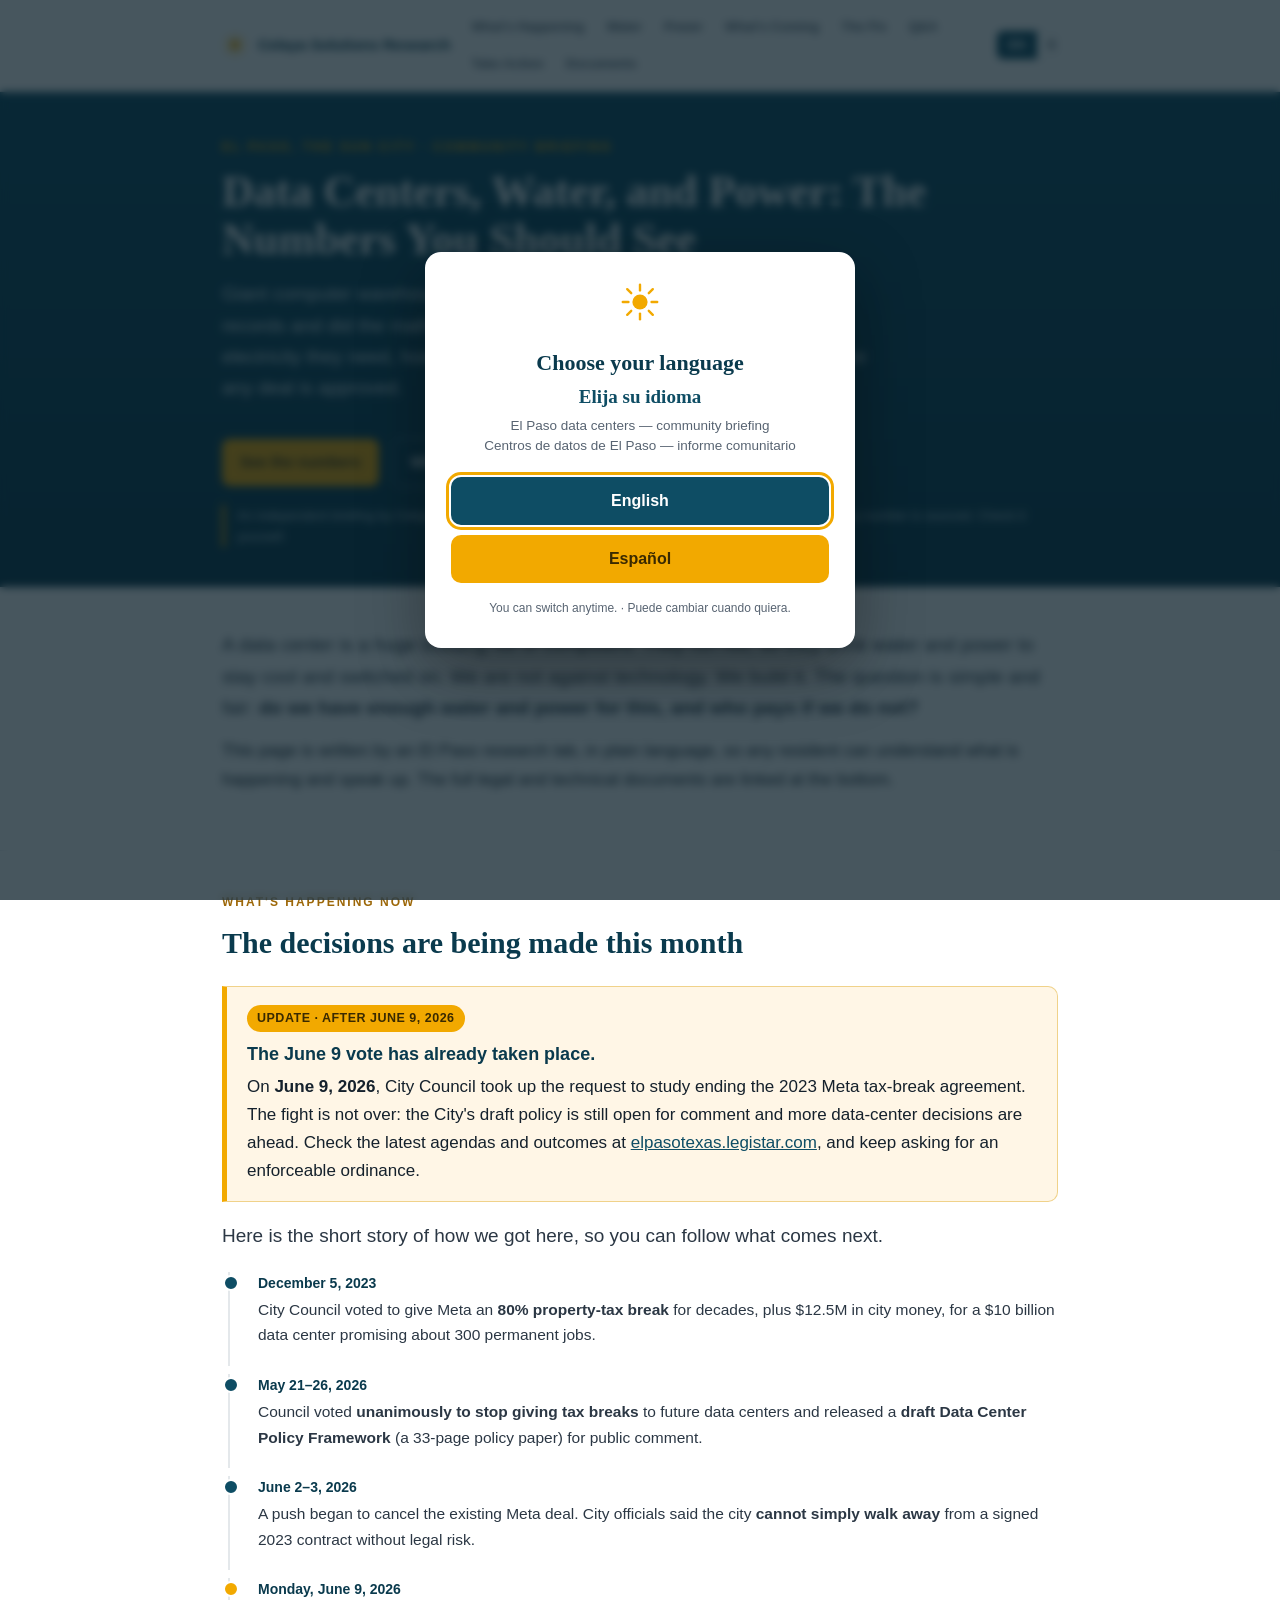
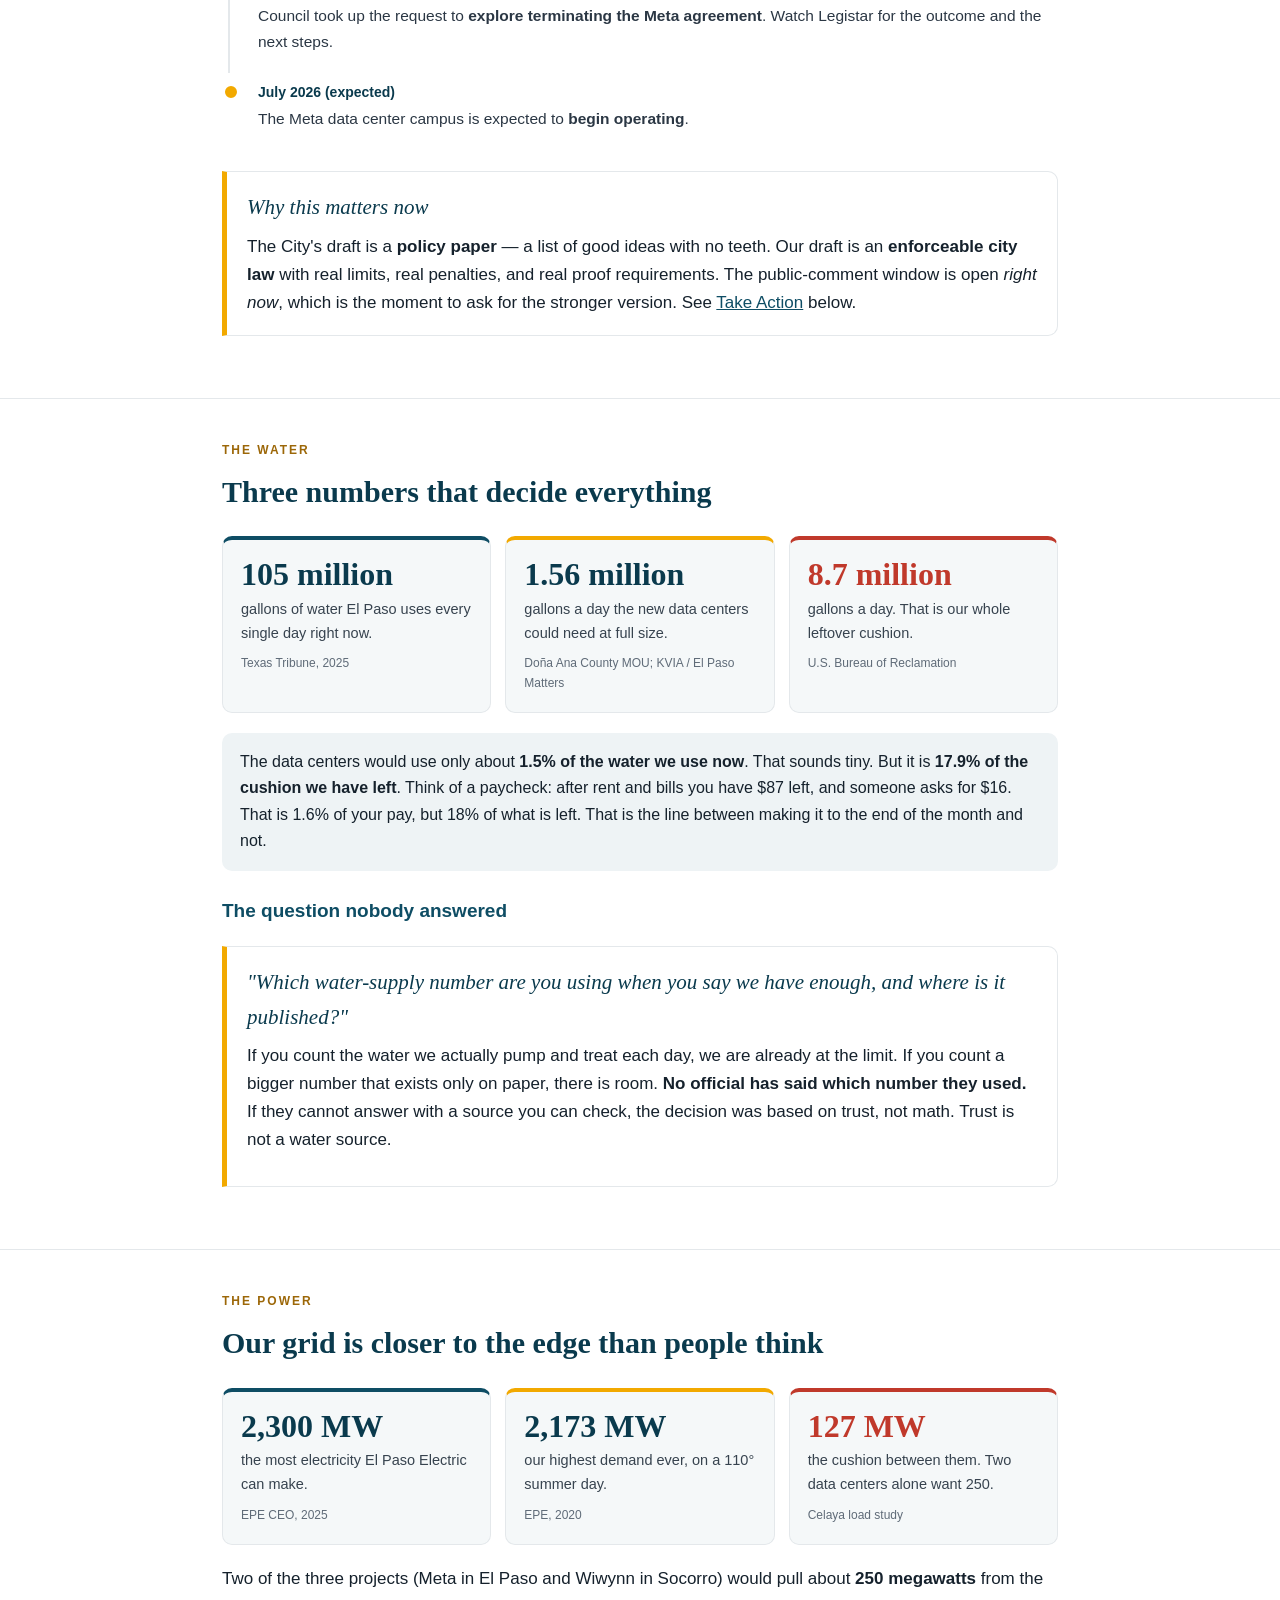
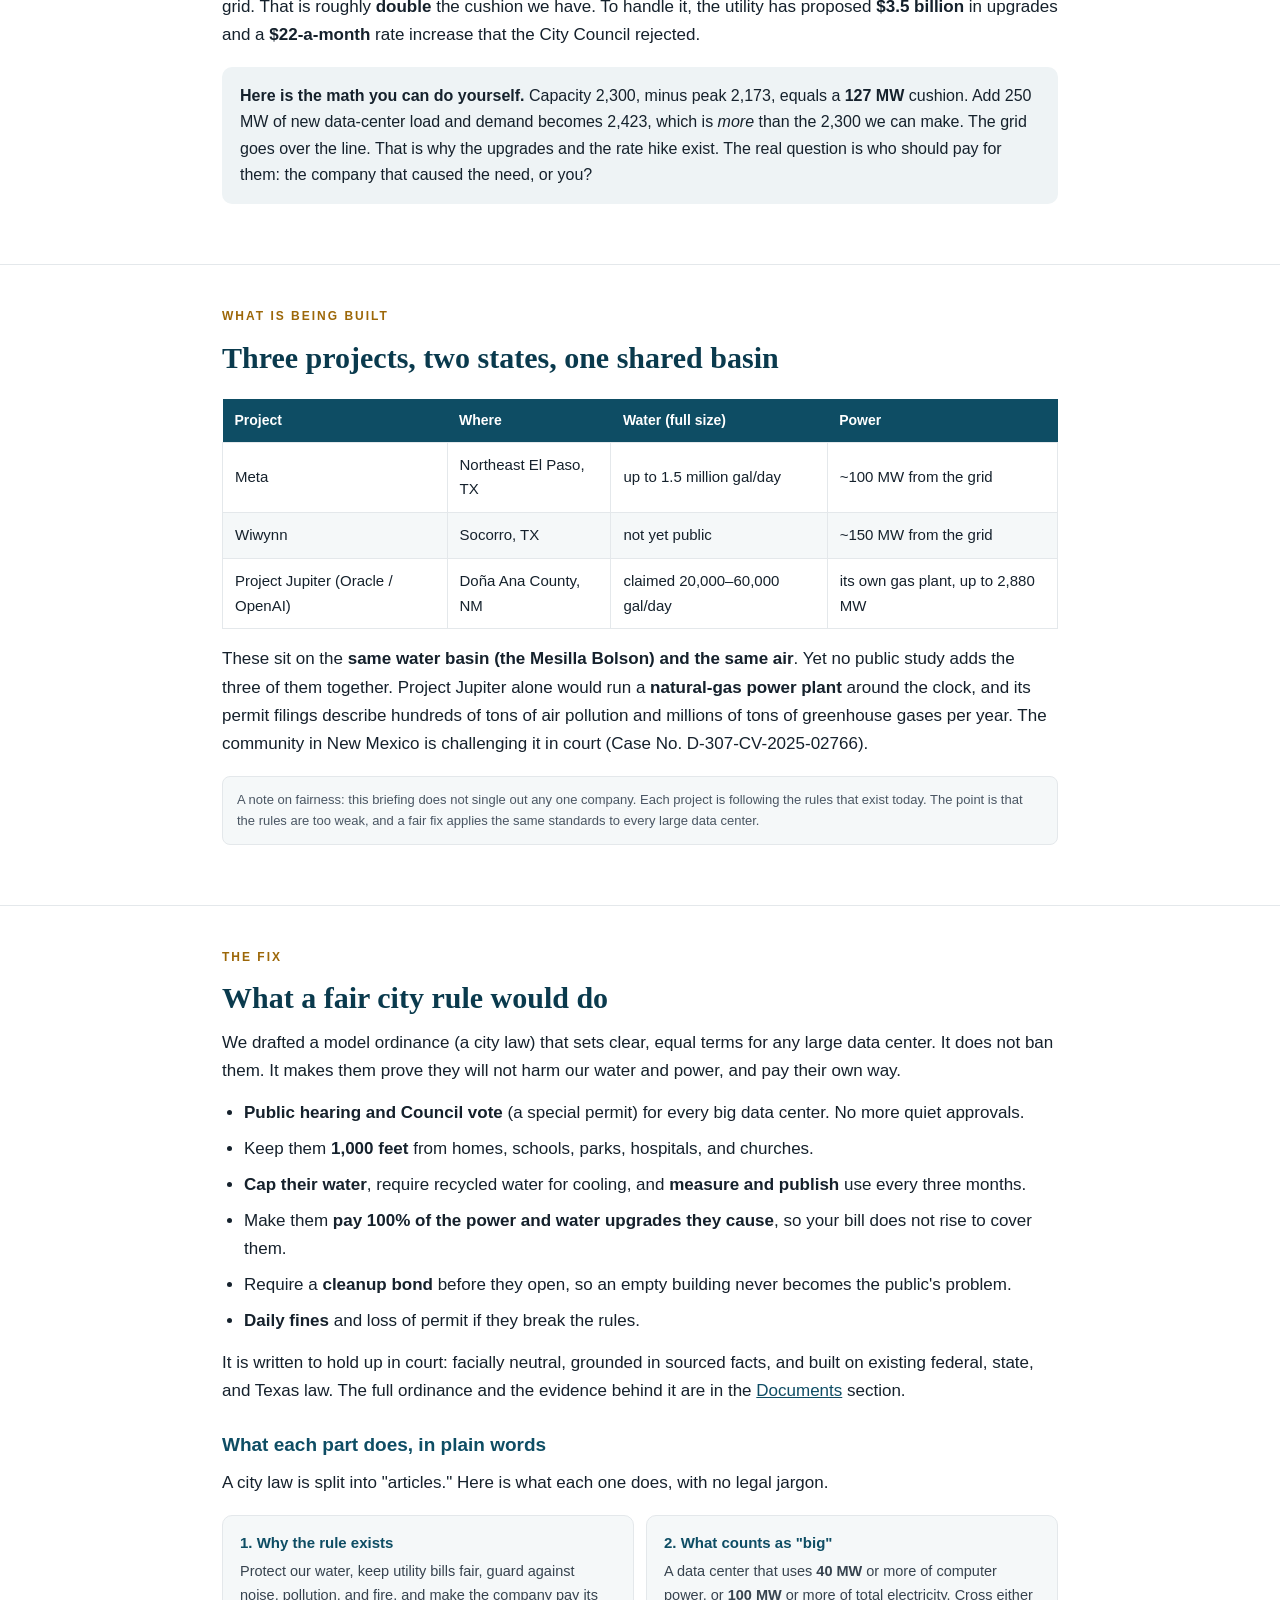
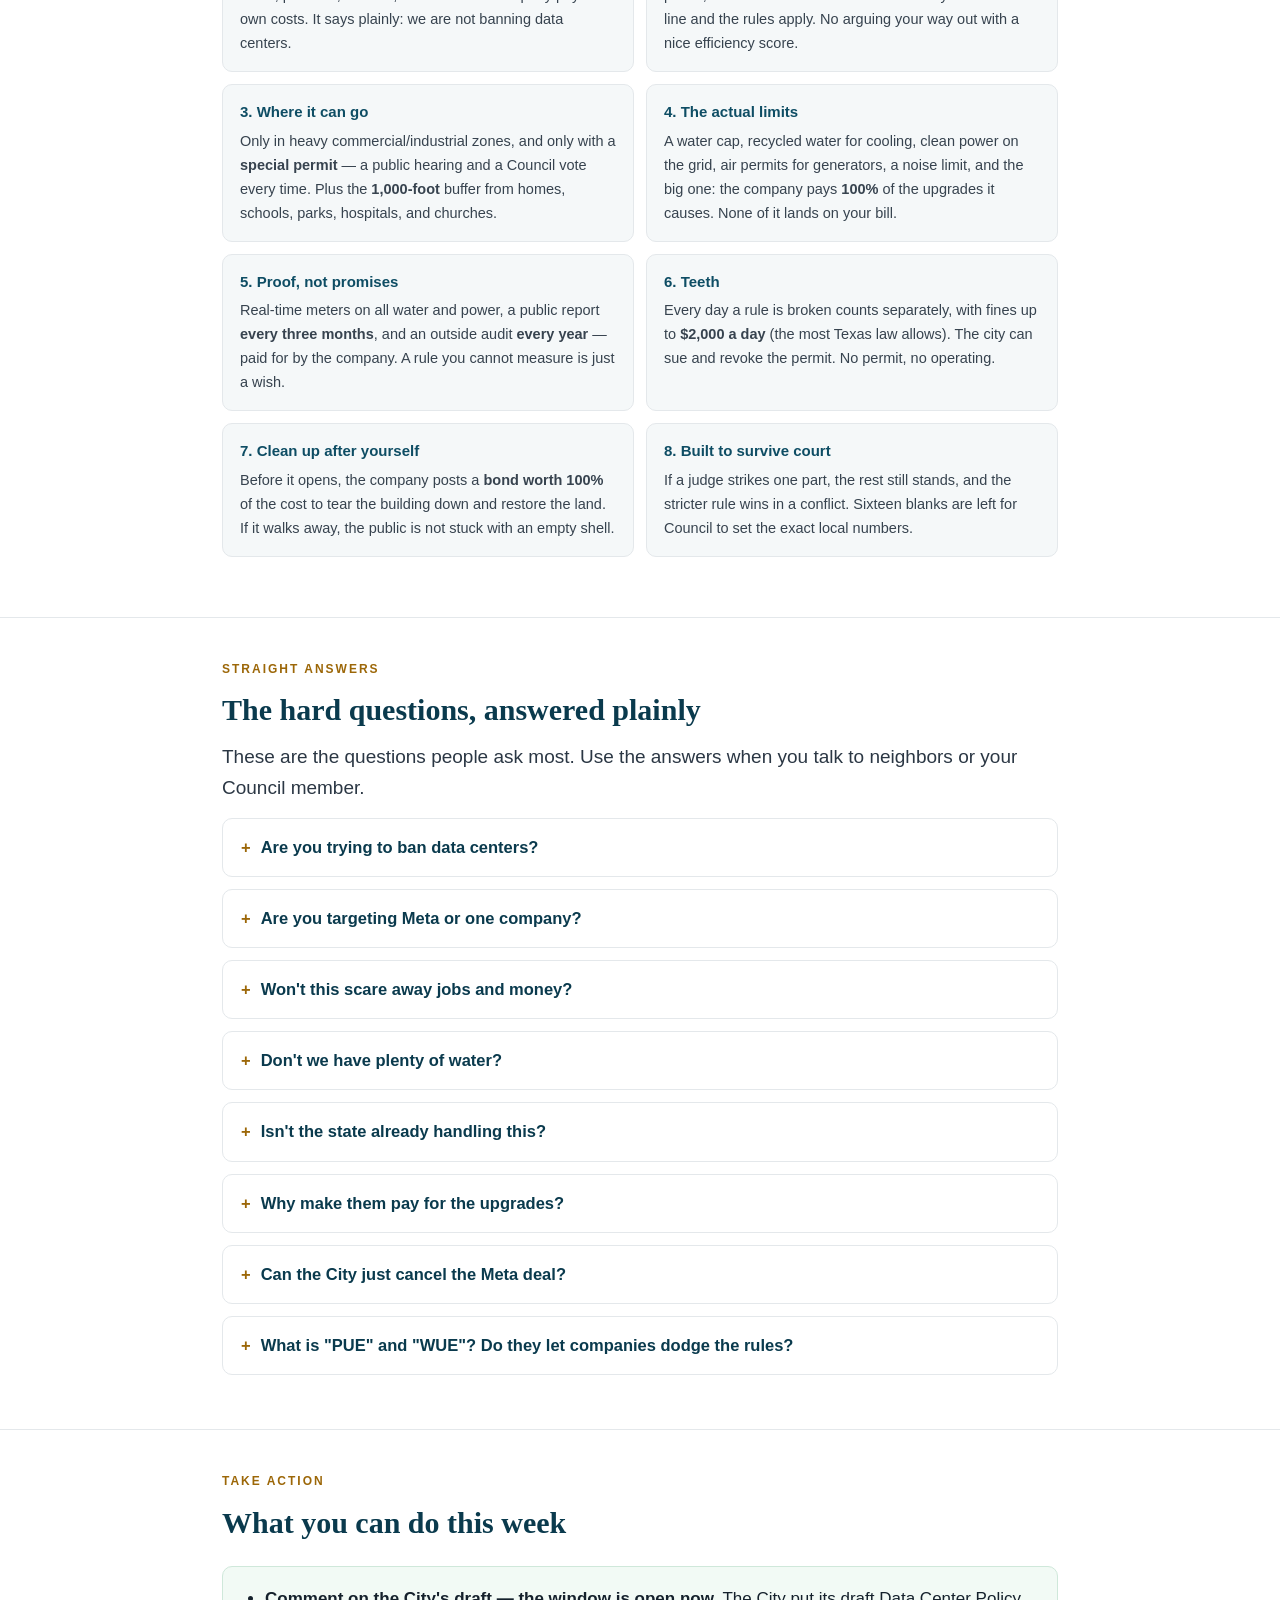
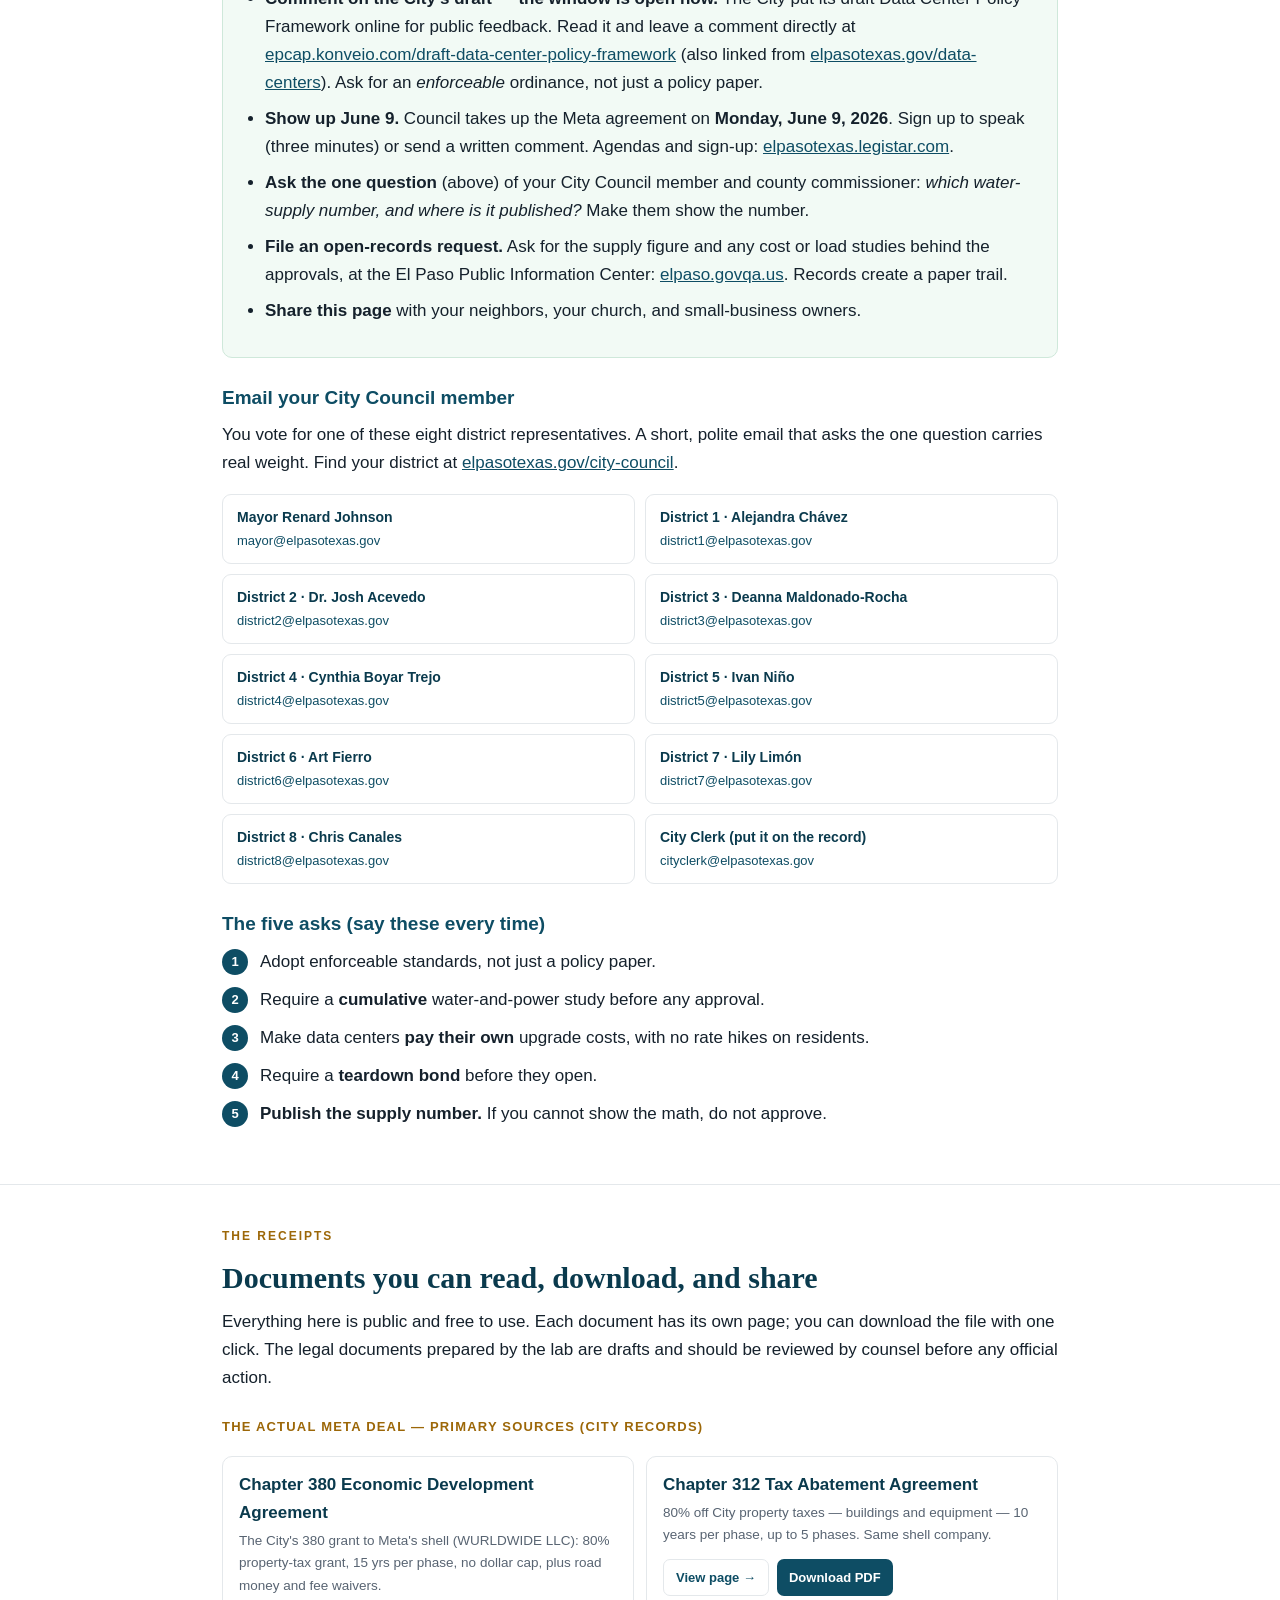
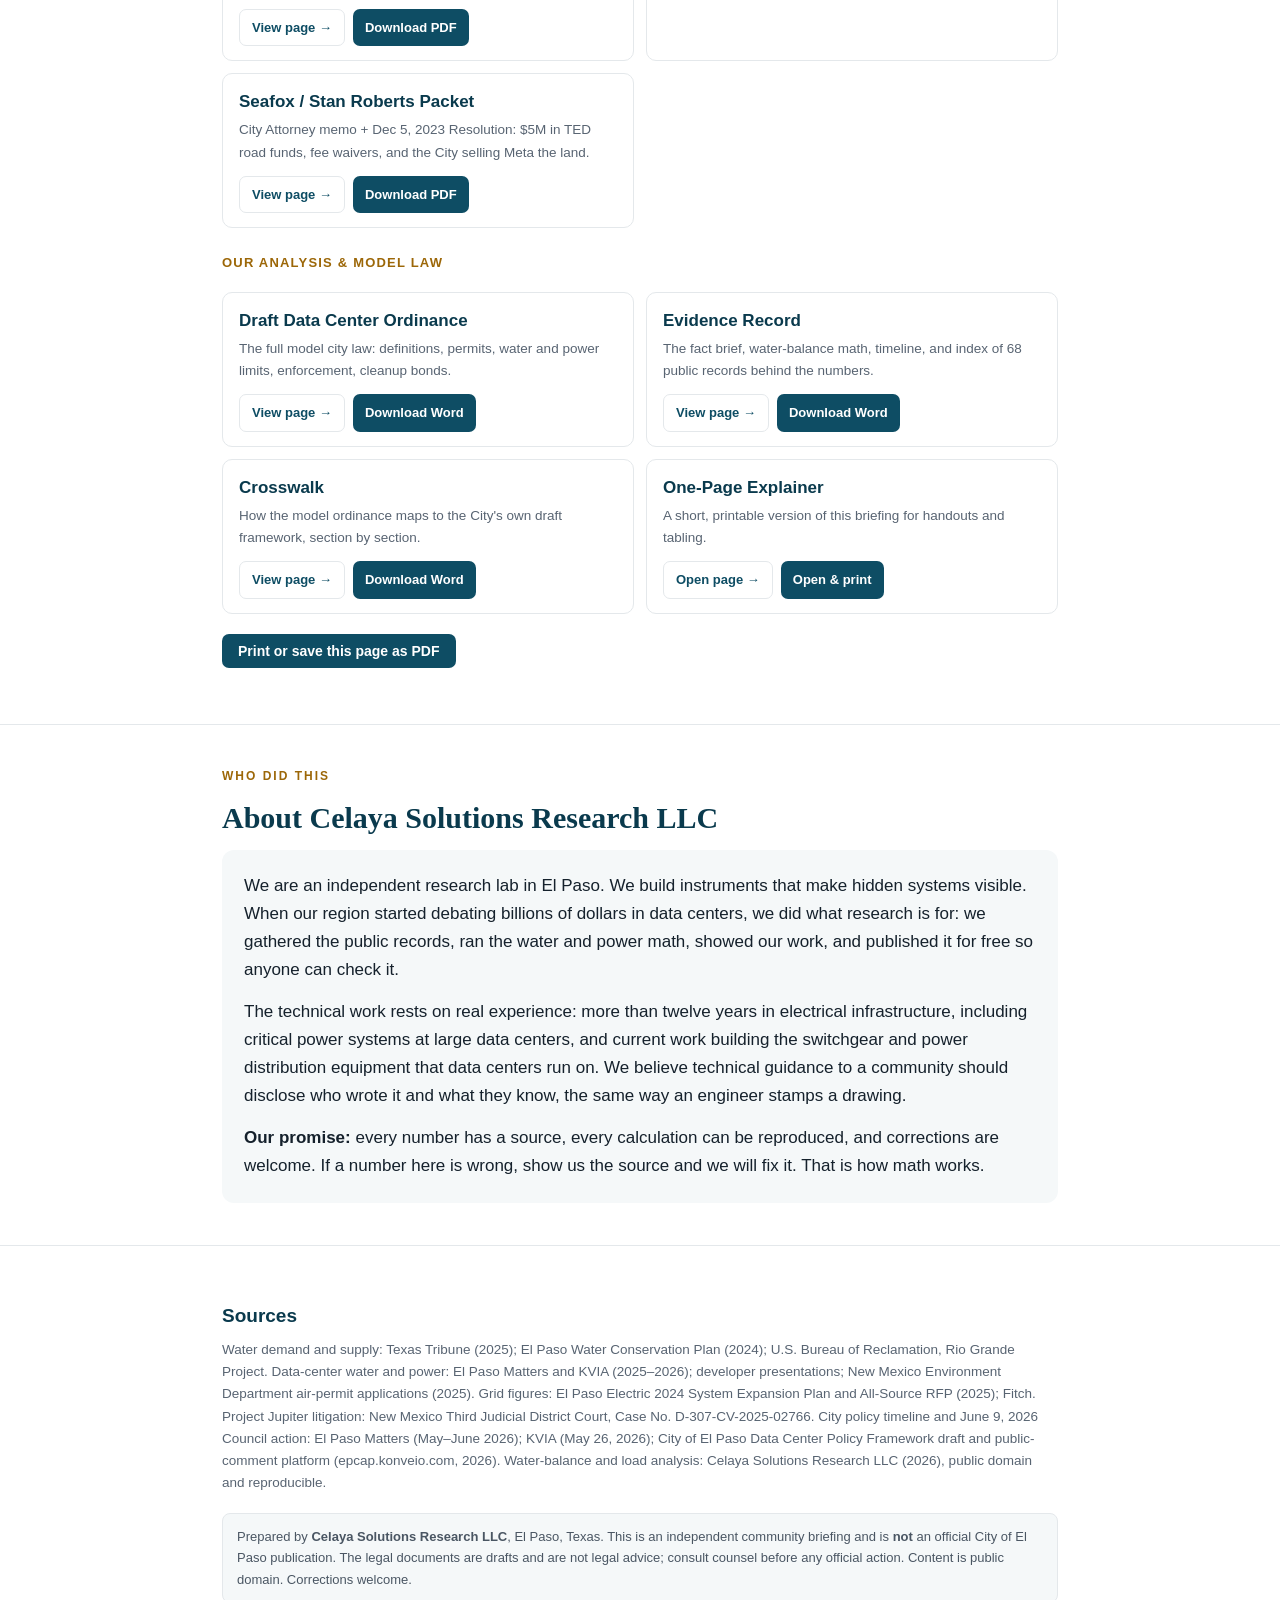
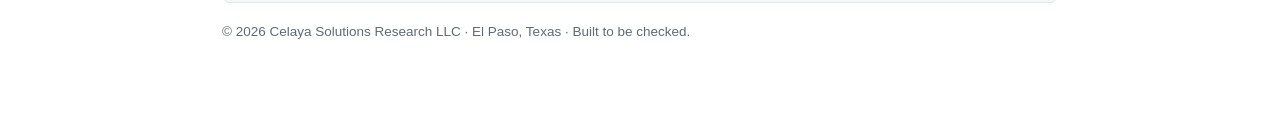
==== commit 7016f555: "Add Meta deal primary sources + per-document pages with downloads - Add 3 City records (PDFs): Chapt" ====
--- a/index.html
+++ b/index.html
@@ -111,6 +111,12 @@
   .doc{display:block;border:1px solid var(--line);border-radius:10px;padding:14px 16px;text-decoration:none;color:var(--ink);background:#fff;transition:border-color .15s,box-shadow .15s}
   .doc:hover{border-color:var(--navy);box-shadow:0 2px 10px rgba(14,77,100,.08)}
   .doc .t{font-weight:700;color:var(--navy-d)} .doc .d{font-size:13.5px;color:var(--muted);margin-top:3px} .doc .x{font-size:12px;color:var(--gold-d);font-weight:700;margin-top:6px;text-transform:uppercase;letter-spacing:1px}
+  .docgroup{font-size:13px;text-transform:uppercase;letter-spacing:1.2px;color:var(--gold-d);font-weight:700;margin:24px 0 2px}
+  .docactions{display:flex;gap:8px;margin-top:12px;flex-wrap:wrap}
+  .doclink{font-size:13px;font-weight:700;color:var(--navy);text-decoration:none;padding:7px 12px;border:1px solid var(--line);border-radius:7px}
+  .doclink:hover{border-color:var(--navy);background:var(--soft)}
+  .dlbtn{font-size:13px;font-weight:700;color:#fff;background:var(--navy);text-decoration:none;padding:7px 12px;border-radius:7px;display:inline-flex;align-items:center;gap:6px}
+  .dlbtn:hover{background:var(--navy-d)}
 
   .lab{background:var(--soft);border-radius:12px;padding:22px;margin-top:8px}
 
@@ -416,15 +422,52 @@
 <section id="docs">
   <div class="wrap">
     <div class="eyebrow" data-i18n="docs.eyebrow">The Receipts</div>
-    <h2 data-i18n="docs.h2">Documents you can read and share</h2>
-    <p data-i18n="docs.p">Everything here is public and free to use. The legal documents are drafts prepared for community and Council use, and should be reviewed by counsel before any official action.</p>
+    <h2 data-i18n="docs.h2">Documents you can read, download, and share</h2>
+    <p data-i18n="docs.p">Everything here is public and free to use. Each document has its own page; you can download the file with one click. The legal documents prepared by the lab are drafts and should be reviewed by counsel before any official action.</p>
+
+    <h3 class="docgroup" data-i18n="docs.g1">The actual Meta deal &mdash; primary sources (City records)</h3>
     <div class="docs">
-      <a class="doc" href="documents/El_Paso_Data_Center_Ordinance_DRAFT.docx"><div class="t" data-i18n="docs.d1t">Draft Data Center Ordinance</div><div class="d" data-i18n="docs.d1d">The full model city law: definitions, permits, water and power limits, enforcement, cleanup bonds.</div><div class="x" data-i18n="docs.word">Word document</div></a>
-      <a class="doc" href="documents/Project_Jupiter_Evidence_Record.docx"><div class="t" data-i18n="docs.d2t">Evidence Record</div><div class="d" data-i18n="docs.d2d">The fact brief, water-balance math, timeline, and index of 68 public records behind the numbers.</div><div class="x" data-i18n="docs.word2">Word document</div></a>
-      <a class="doc" href="documents/El_Paso_Data_Center_Ordinance_CROSSWALK.docx"><div class="t" data-i18n="docs.d3t">Crosswalk</div><div class="d" data-i18n="docs.d3d">How the model ordinance maps to the City's own draft framework, section by section.</div><div class="x" data-i18n="docs.word3">Word document</div></a>
-      <a class="doc" href="explainer.html"><div class="t" data-i18n="docs.d4t">One-Page Explainer</div><div class="d" data-i18n="docs.d4d">A short, printable version of this briefing for handouts and tabling.</div><div class="x" data-i18n="docs.open">Open page &rarr;</div></a>
-    </div>
-    <p style="margin-top:18px"><button class="btn" type="button" onclick="window.print()" data-i18n="docs.print">Print or save this page as PDF</button></p>
+      <div class="doc">
+        <div class="t" data-i18n="docs.a380t">Chapter 380 Economic Development Agreement</div>
+        <div class="d" data-i18n="docs.a380d">The City's 380 grant to Meta's shell (WURLDWIDE LLC): 80% property-tax grant, 15 yrs per phase, no dollar cap, plus road money and fee waivers.</div>
+        <div class="docactions"><a class="doclink" href="agreement-380.html" data-i18n="docs.view">View page &rarr;</a><a class="dlbtn" href="documents/Ex-Wurldwide-380-Agreement-Seafox.pdf" download data-i18n="docs.dlpdf">Download PDF</a></div>
+      </div>
+      <div class="doc">
+        <div class="t" data-i18n="docs.a312t">Chapter 312 Tax Abatement Agreement</div>
+        <div class="d" data-i18n="docs.a312d">80% off City property taxes &mdash; buildings and equipment &mdash; 10 years per phase, up to 5 phases. Same shell company.</div>
+        <div class="docactions"><a class="doclink" href="agreement-312.html" data-i18n="docs.view">View page &rarr;</a><a class="dlbtn" href="documents/Ex-Wurldwide-312-Agreement-Seafox.pdf" download data-i18n="docs.dlpdf">Download PDF</a></div>
+      </div>
+      <div class="doc">
+        <div class="t" data-i18n="docs.memot">Seafox / Stan Roberts Packet</div>
+        <div class="d" data-i18n="docs.memod">City Attorney memo + Dec 5, 2023 Resolution: $5M in TED road funds, fee waivers, and the City selling Meta the land.</div>
+        <div class="docactions"><a class="doclink" href="memo-stan-roberts.html" data-i18n="docs.view">View page &rarr;</a><a class="dlbtn" href="documents/Memo-Seafox-Stan-Roberts-Development-Packet.pdf" download data-i18n="docs.dlpdf">Download PDF</a></div>
+      </div>
+    </div>
+
+    <h3 class="docgroup" data-i18n="docs.g2">Our analysis &amp; model law</h3>
+    <div class="docs">
+      <div class="doc">
+        <div class="t" data-i18n="docs.d1t">Draft Data Center Ordinance</div>
+        <div class="d" data-i18n="docs.d1d">The full model city law: definitions, permits, water and power limits, enforcement, cleanup bonds.</div>
+        <div class="docactions"><a class="doclink" href="ordinance.html" data-i18n="docs.view">View page &rarr;</a><a class="dlbtn" href="documents/El_Paso_Data_Center_Ordinance_DRAFT.docx" download data-i18n="docs.dlword">Download Word</a></div>
+      </div>
+      <div class="doc">
+        <div class="t" data-i18n="docs.d2t">Evidence Record</div>
+        <div class="d" data-i18n="docs.d2d">The fact brief, water-balance math, timeline, and index of 68 public records behind the numbers.</div>
+        <div class="docactions"><a class="doclink" href="evidence-record.html" data-i18n="docs.view">View page &rarr;</a><a class="dlbtn" href="documents/Project_Jupiter_Evidence_Record.docx" download data-i18n="docs.dlword">Download Word</a></div>
+      </div>
+      <div class="doc">
+        <div class="t" data-i18n="docs.d3t">Crosswalk</div>
+        <div class="d" data-i18n="docs.d3d">How the model ordinance maps to the City's own draft framework, section by section.</div>
+        <div class="docactions"><a class="doclink" href="crosswalk.html" data-i18n="docs.view">View page &rarr;</a><a class="dlbtn" href="documents/El_Paso_Data_Center_Ordinance_CROSSWALK.docx" download data-i18n="docs.dlword">Download Word</a></div>
+      </div>
+      <div class="doc">
+        <div class="t" data-i18n="docs.d4t">One-Page Explainer</div>
+        <div class="d" data-i18n="docs.d4d">A short, printable version of this briefing for handouts and tabling.</div>
+        <div class="docactions"><a class="doclink" href="explainer.html" data-i18n="docs.open">Open page &rarr;</a><a class="dlbtn" href="explainer.html" data-i18n="docs.openprint">Open &amp; print</a></div>
+      </div>
+    </div>
+    <p style="margin-top:20px"><button class="btn" type="button" onclick="window.print()" data-i18n="docs.print">Print or save this page as PDF</button></p>
   </div>
 </section>
 
@@ -561,8 +604,14 @@
     "act.ask4":"Exigir una <strong>fianza de desmantelamiento</strong> antes de abrir.",
     "act.ask5":"<strong>Publicar el n&uacute;mero de suministro.</strong> Si no pueden mostrar las cuentas, no aprueben.",
     "docs.eyebrow":"Los comprobantes",
-    "docs.h2":"Documentos que puede leer y compartir",
-    "docs.p":"Todo aqu&iacute; es p&uacute;blico y de uso libre. Los documentos legales son borradores preparados para uso de la comunidad y del Concejo, y deben ser revisados por un abogado antes de cualquier acci&oacute;n oficial.",
+    "docs.h2":"Documentos que puede leer, descargar y compartir",
+    "docs.p":"Todo aqu&iacute; es p&uacute;blico y de uso libre. Cada documento tiene su propia p&aacute;gina; puede descargar el archivo con un clic. Los documentos legales preparados por el laboratorio son borradores y deben ser revisados por un abogado antes de cualquier acci&oacute;n oficial.",
+    "docs.g1":"El acuerdo real con Meta &mdash; fuentes primarias (registros municipales)",
+    "docs.g2":"Nuestro an&aacute;lisis y ley modelo",
+    "docs.a380t":"Acuerdo de Desarrollo Econ&oacute;mico (Cap&iacute;tulo 380)","docs.a380d":"La subvenci&oacute;n 380 de la Ciudad a la empresa fantasma de Meta (WURLDWIDE LLC): 80% del impuesto predial, 15 a&ntilde;os por fase, sin tope, m&aacute;s dinero para calles y exenci&oacute;n de cuotas.",
+    "docs.a312t":"Acuerdo de Abatimiento de Impuestos (Cap&iacute;tulo 312)","docs.a312d":"80% de descuento en impuestos prediales de la Ciudad &mdash; edificios y equipo &mdash; 10 a&ntilde;os por fase, hasta 5 fases. La misma empresa fantasma.",
+    "docs.memot":"Paquete Seafox / Stan Roberts","docs.memod":"Memo del Abogado de la Ciudad + Resoluci&oacute;n del 5 de diciembre de 2023: $5M en fondos TED para calles, exenci&oacute;n de cuotas, y la Ciudad vendiendo el terreno a Meta.",
+    "docs.view":"Ver p&aacute;gina &rarr;","docs.dlpdf":"Descargar PDF","docs.dlword":"Descargar Word","docs.openprint":"Abrir e imprimir",
     "docs.d1t":"Borrador de Ordenanza de Centros de Datos","docs.d1d":"La ley municipal modelo completa: definiciones, permisos, l&iacute;mites de agua y energ&iacute;a, cumplimiento, fianzas de limpieza.","docs.word":"Documento de Word",
     "docs.d2t":"Registro de Evidencia","docs.d2d":"El informe de hechos, las cuentas del balance de agua, la cronolog&iacute;a, y el &iacute;ndice de 68 registros p&uacute;blicos detr&aacute;s de los n&uacute;meros.","docs.word2":"Documento de Word",
     "docs.d3t":"Tabla comparativa (Crosswalk)","docs.d3d":"C&oacute;mo la ordenanza modelo corresponde al borrador de la Ciudad, secci&oacute;n por secci&oacute;n.","docs.word3":"Documento de Word",
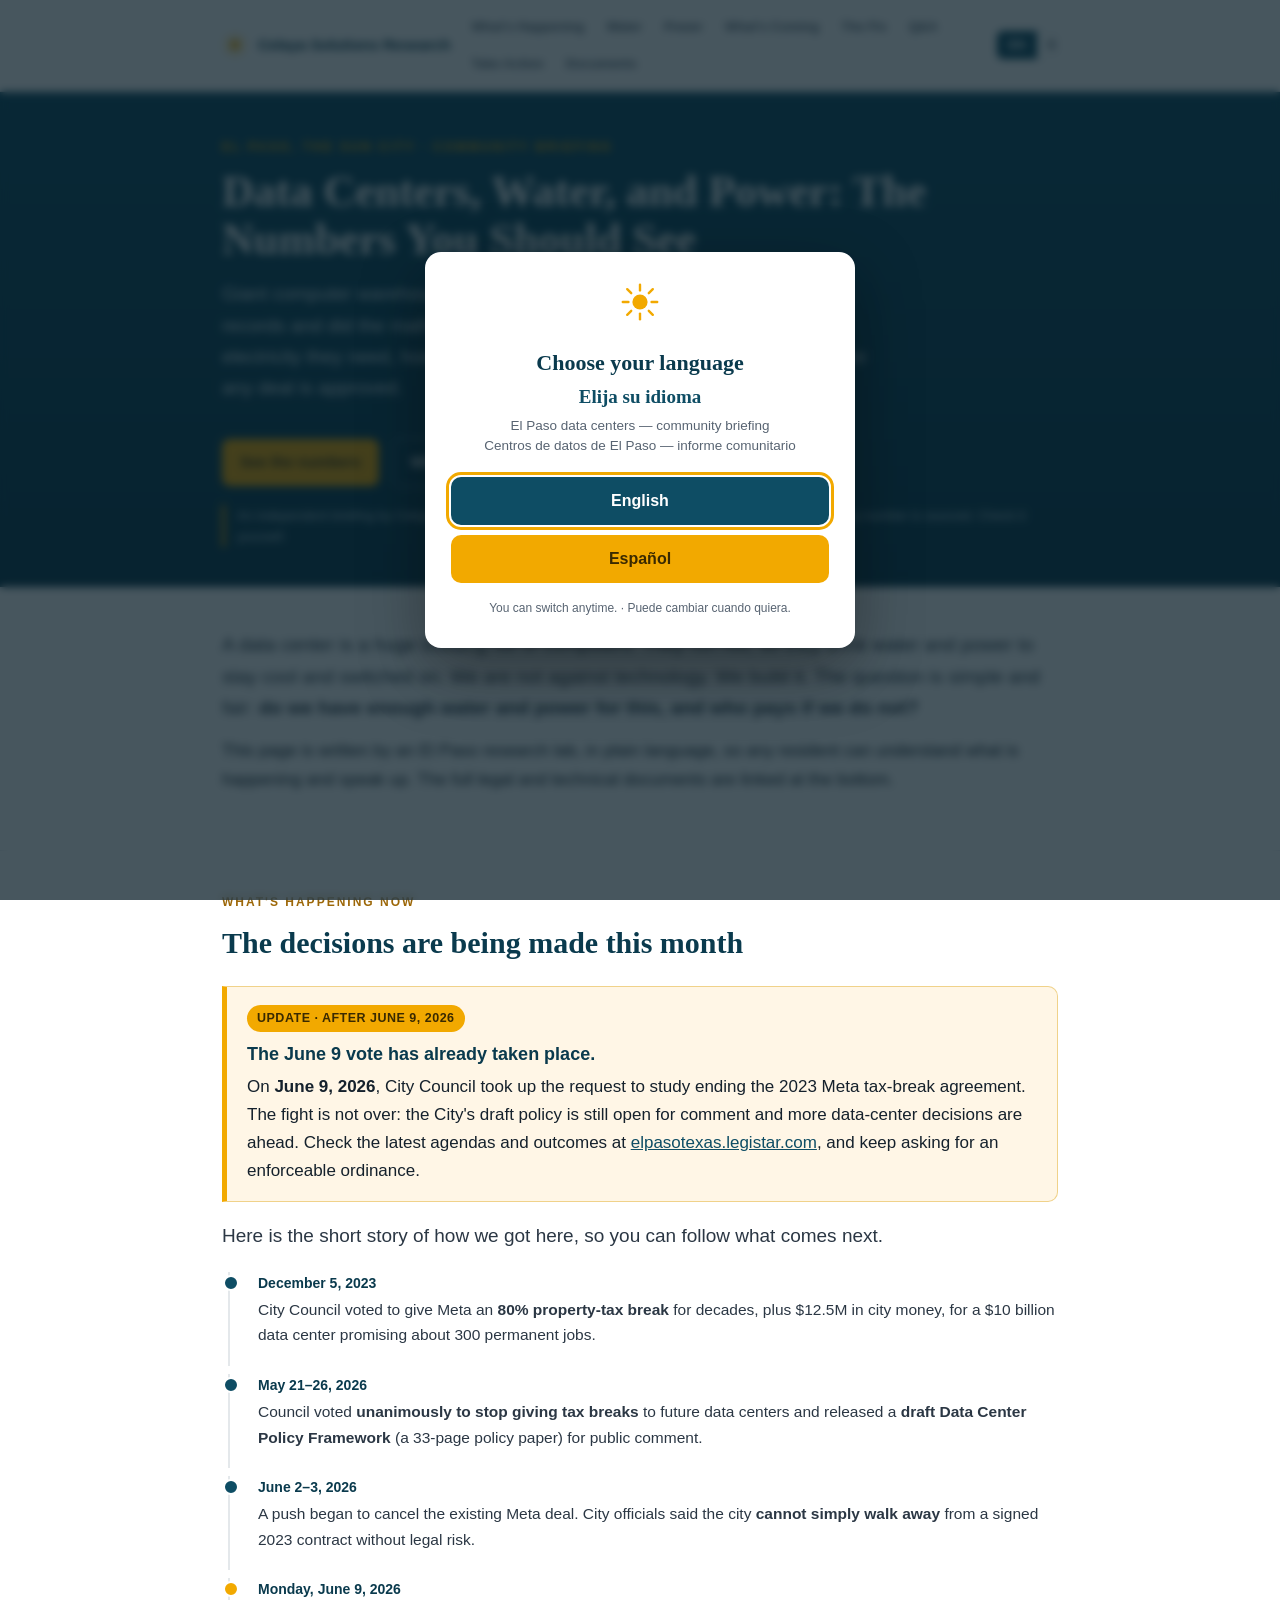
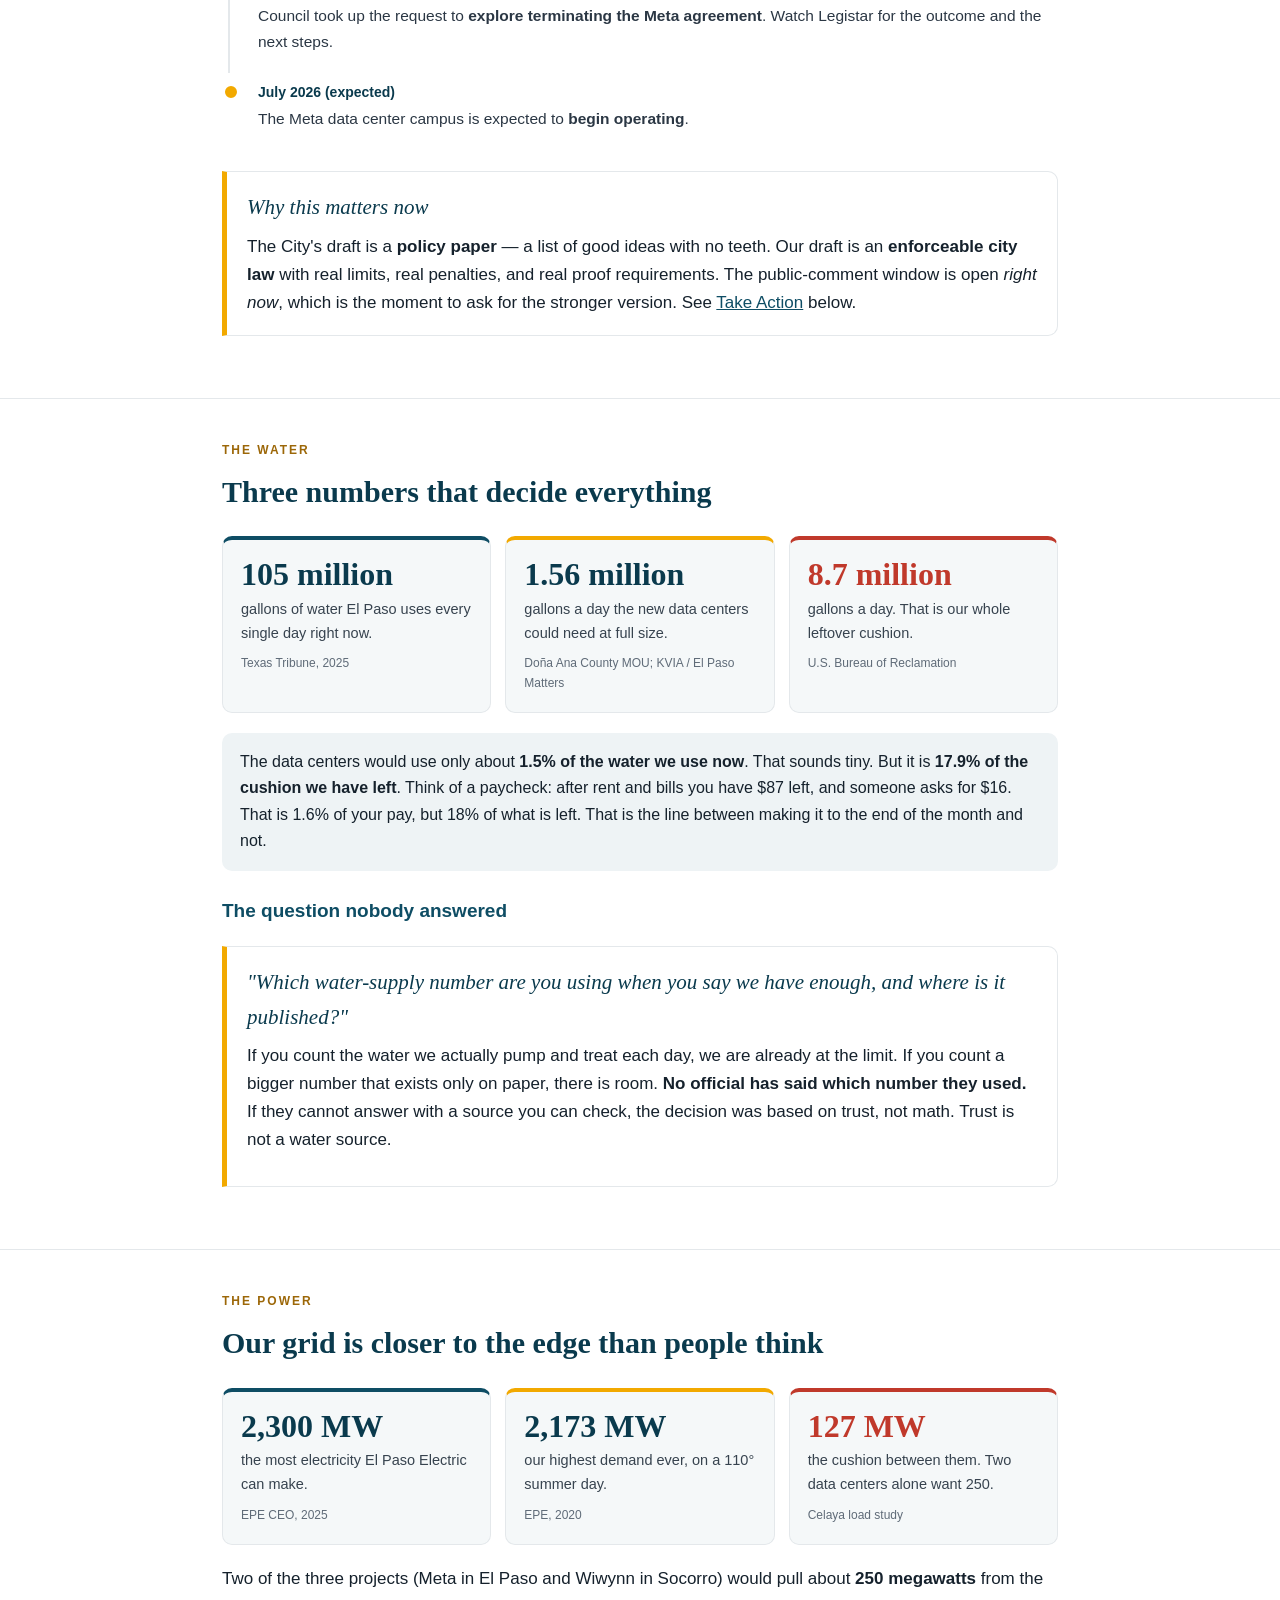
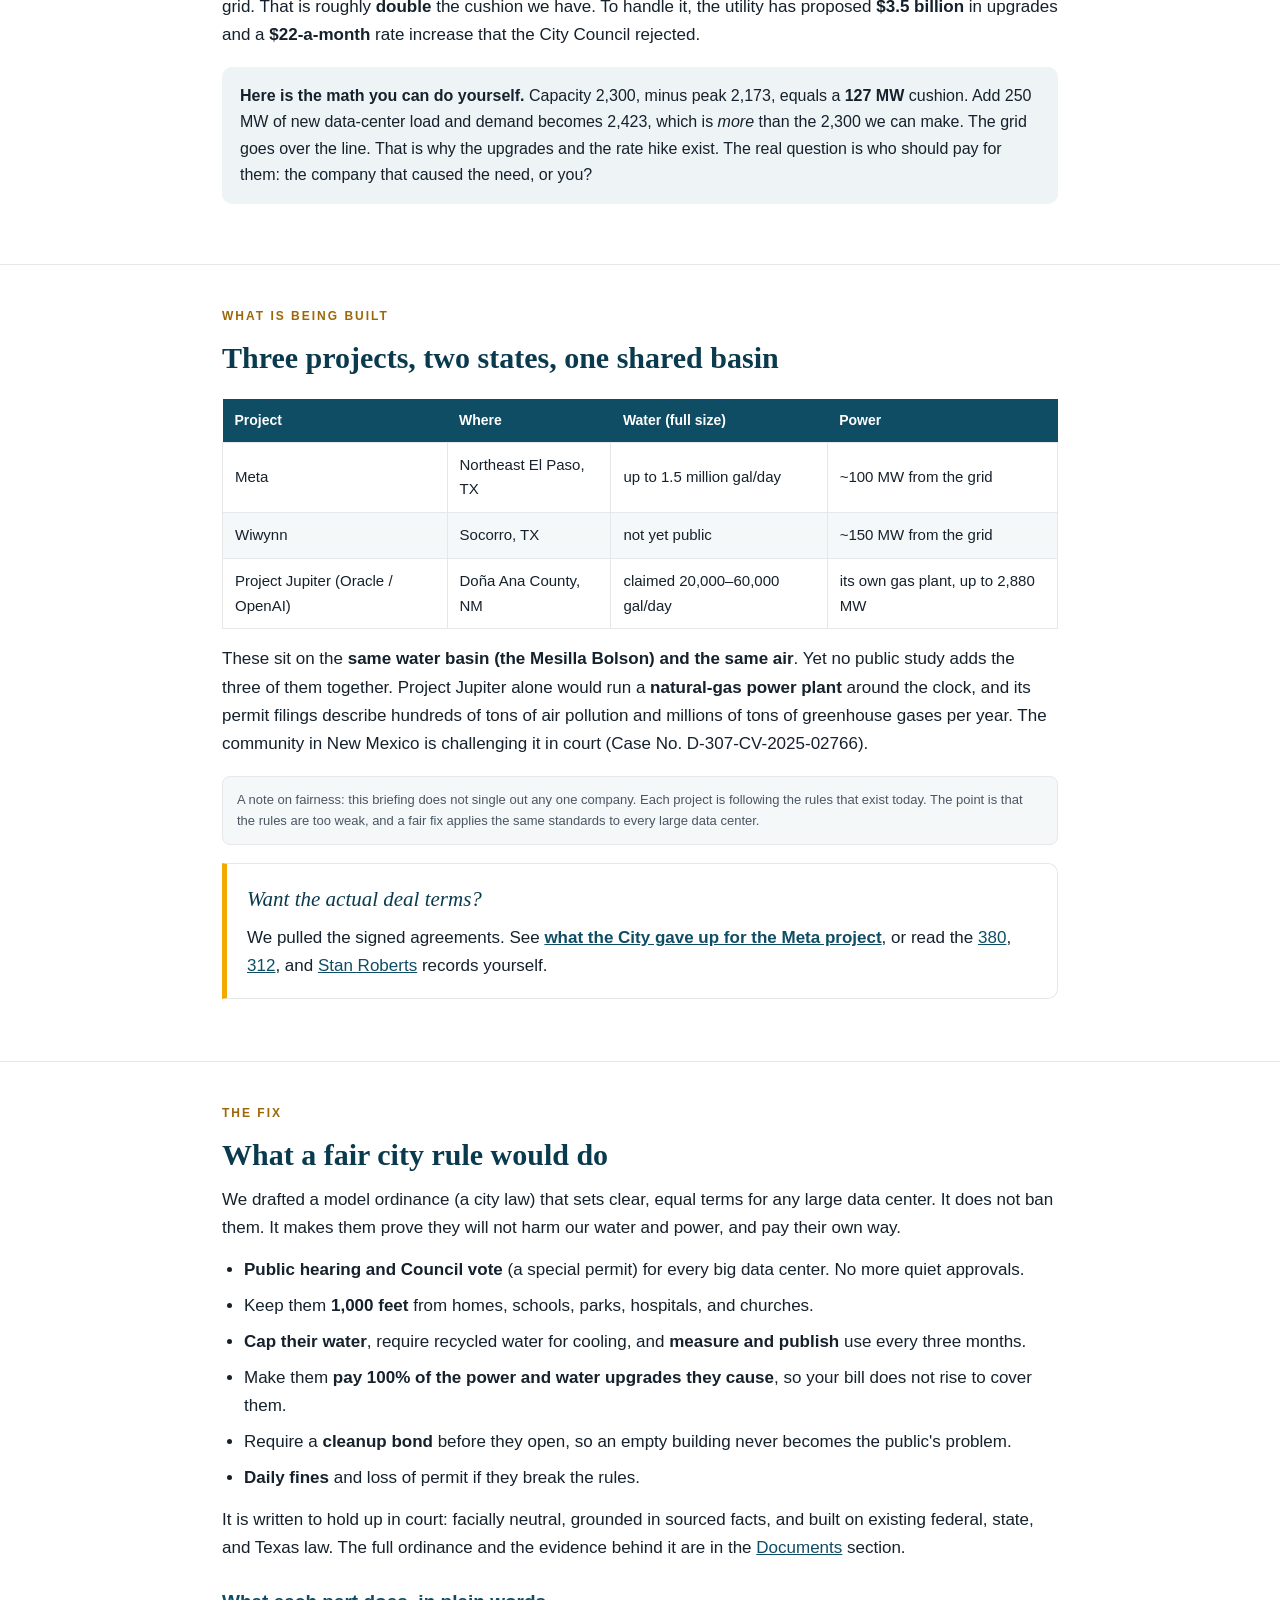
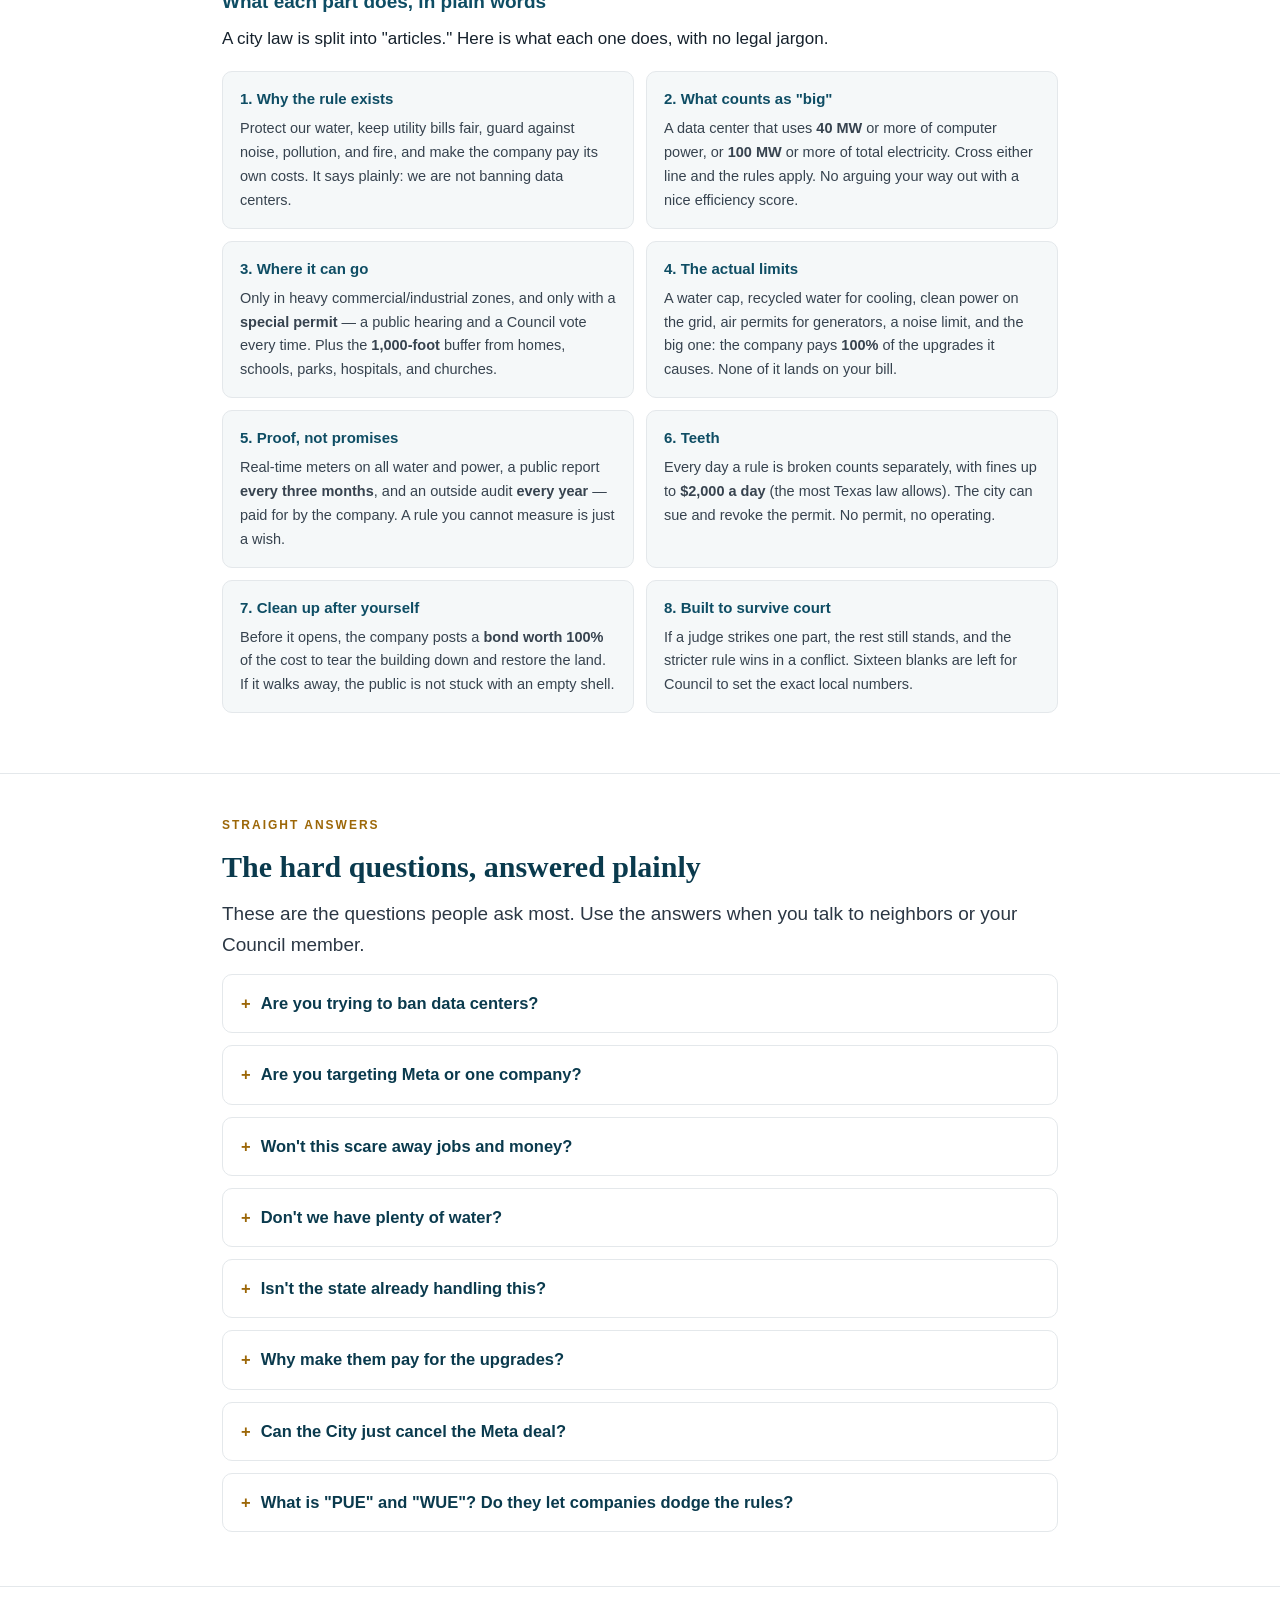
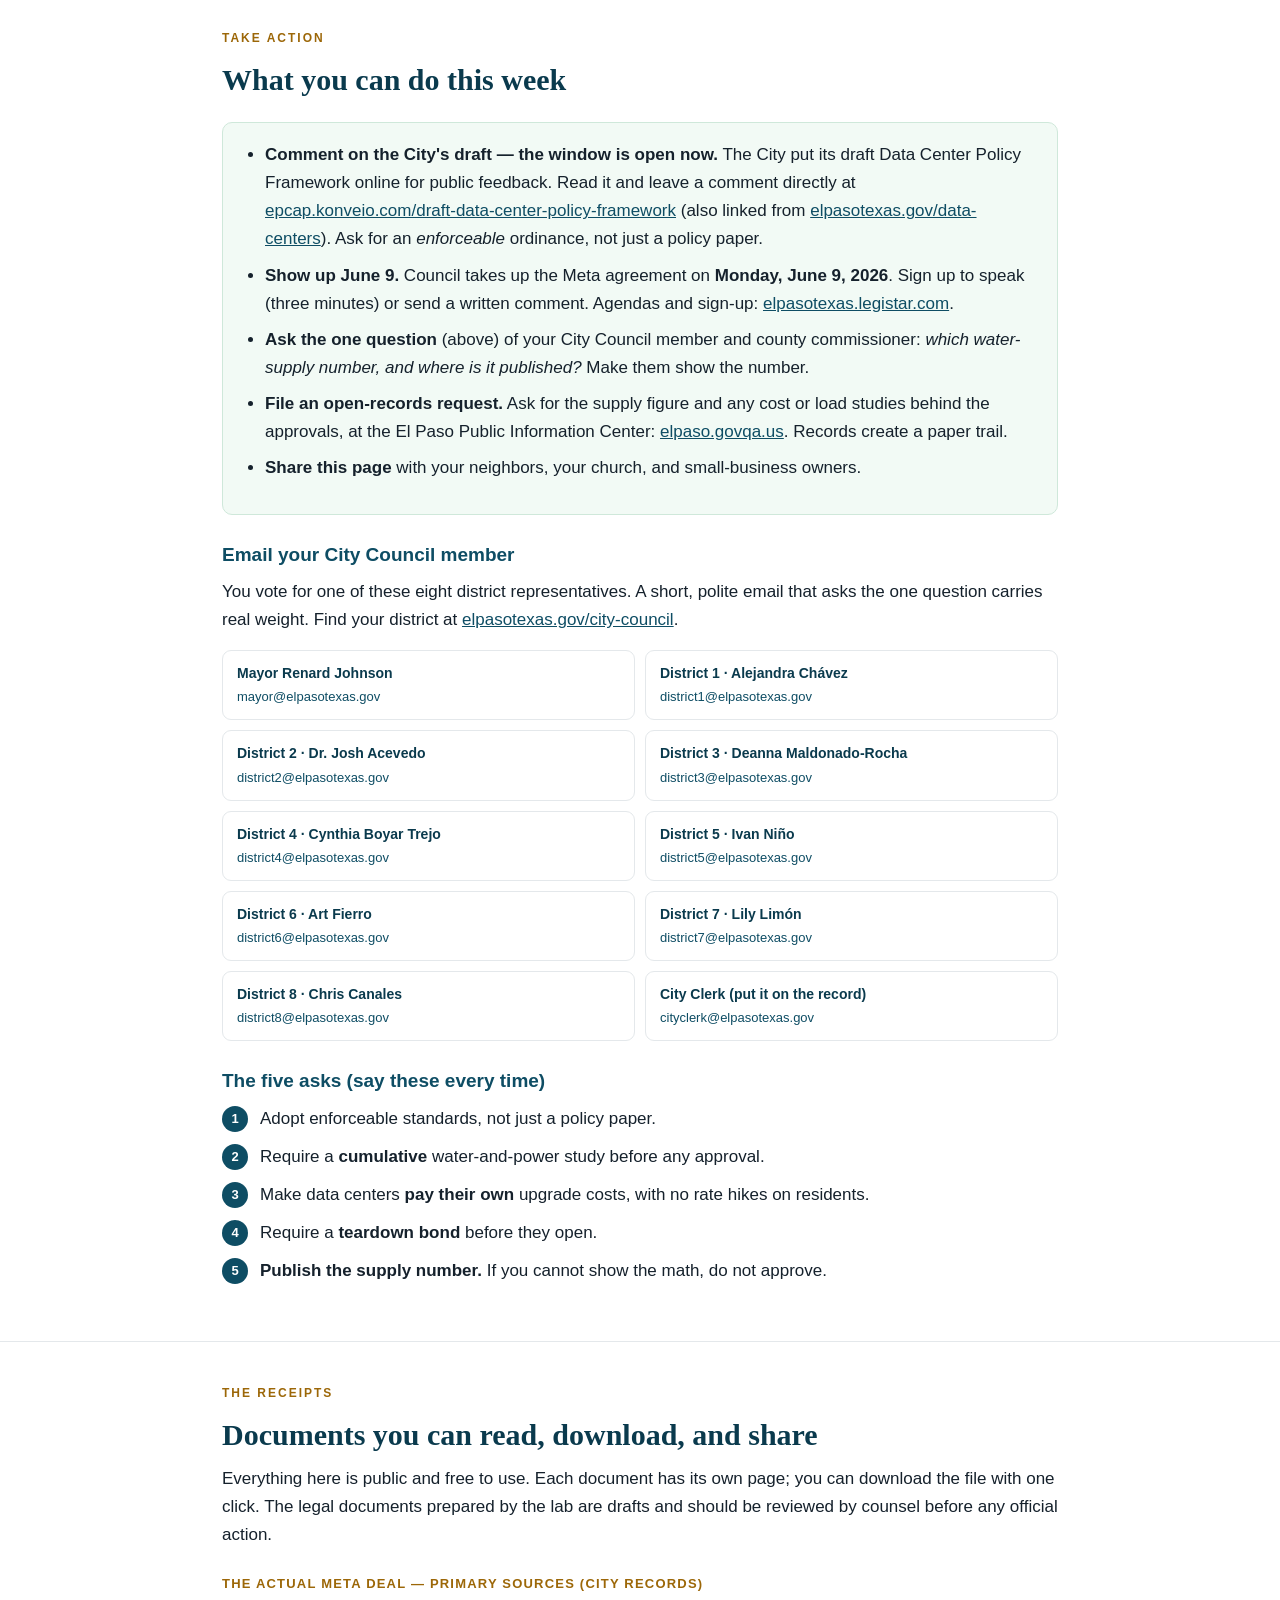
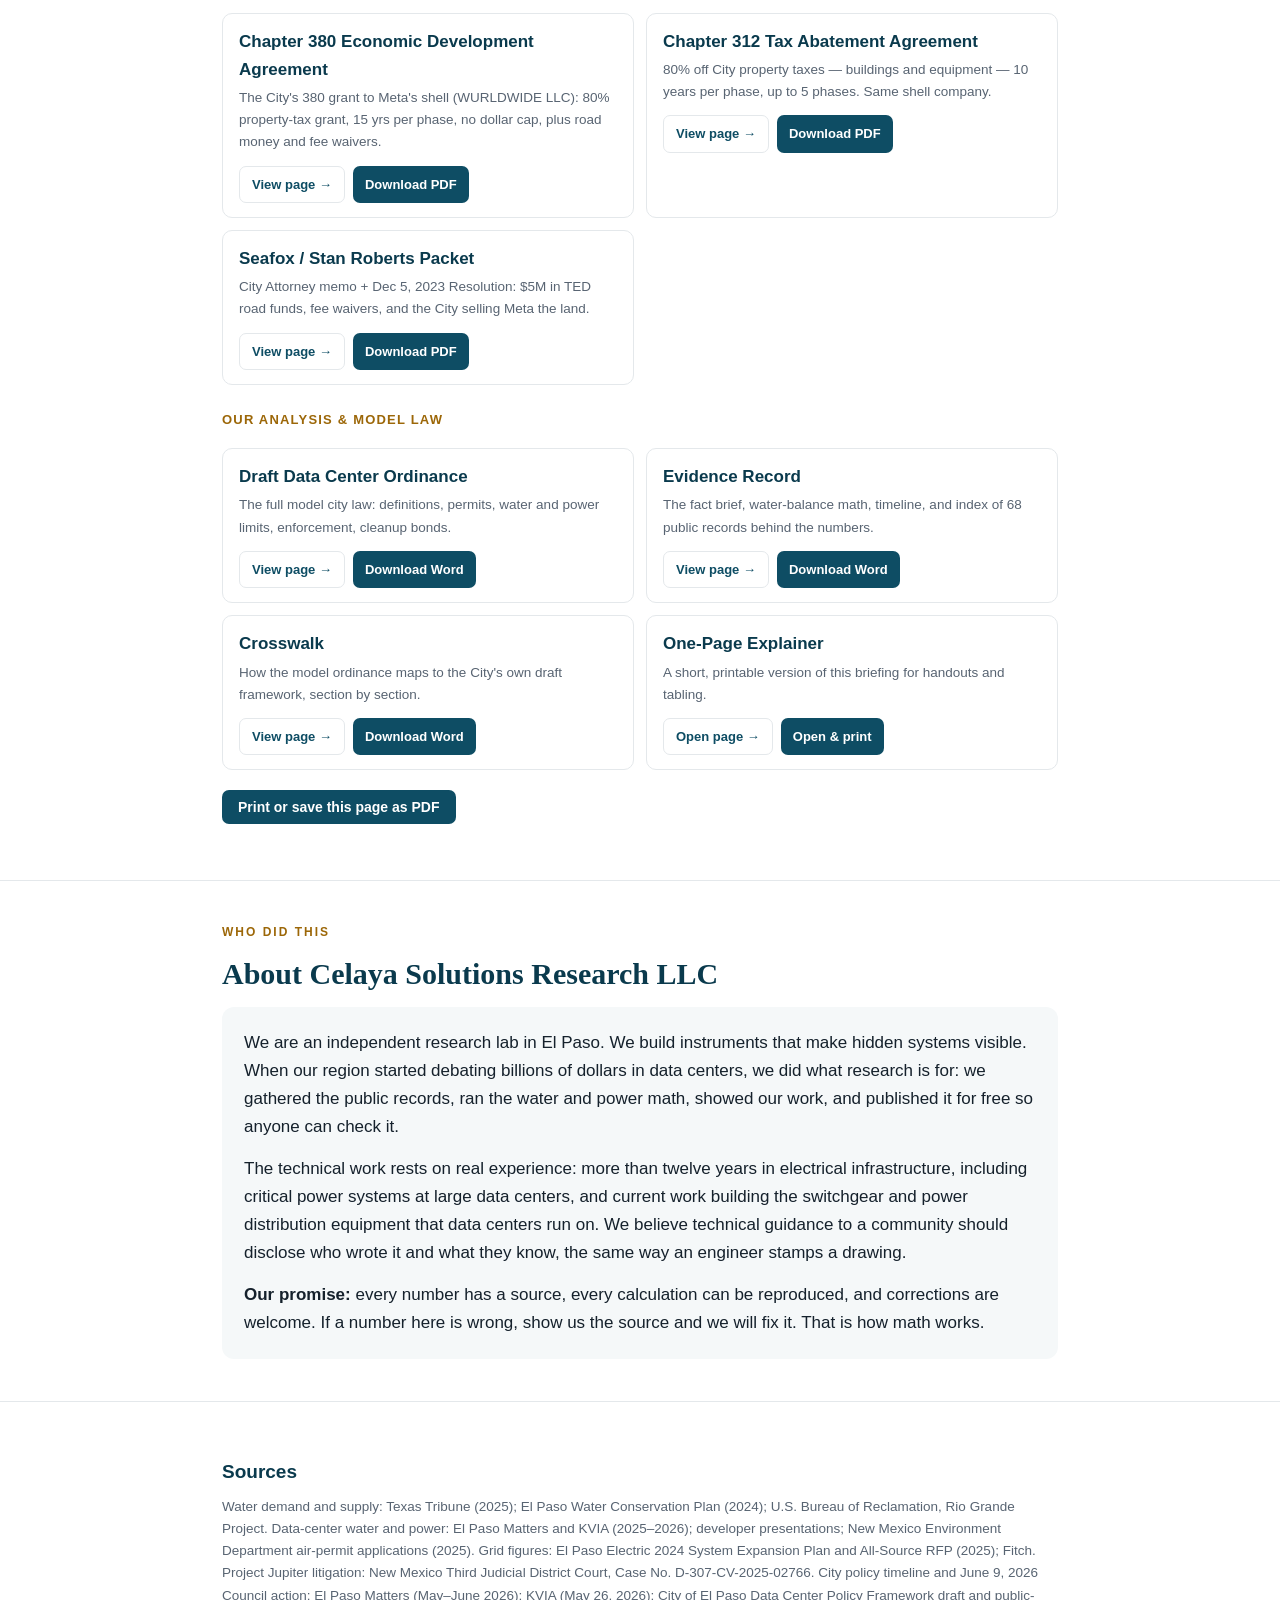
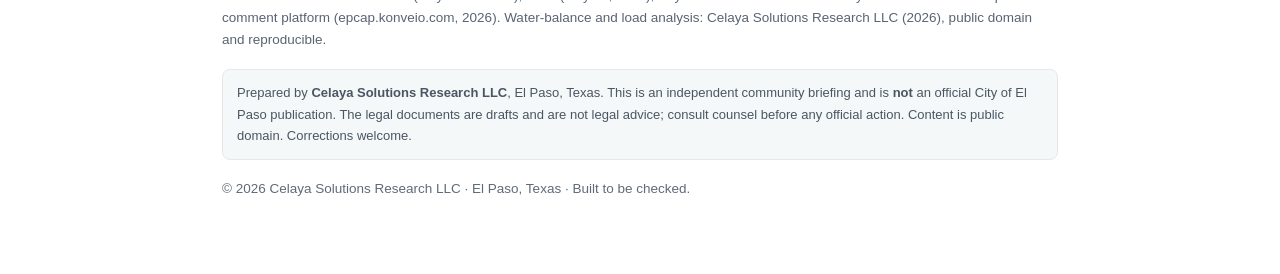
==== commit 27a16612: "Fill ordinance brackets (submit-ready) + add 'What the City Gave Up' exhibit - Fill all 16 local-pol" ====
--- a/index.html
+++ b/index.html
@@ -226,6 +226,7 @@
     <h1 data-i18n="hero.h1">Data Centers, Water, and Power: The Numbers You Should See</h1>
     <p data-i18n="hero.p">Giant computer warehouses are coming to our region. We pulled the public records and did the math nobody published. Here is how much water and electricity they need, how much we have, and the one question to ask before any deal is approved.</p>
     <a class="pill" href="#water" data-i18n="hero.cta1">See the numbers</a>
+    <a class="pill ghost" href="exhibit.html" data-i18n="hero.cta3">What the city gave up</a>
     <a class="pill ghost" href="#act" data-i18n="hero.cta2">What you can do</a>
     <div class="badge" data-i18n="hero.badge">An independent briefing by Celaya Solutions Research LLC. Not an official City of El Paso publication. Every number is sourced. Check it yourself.</div>
   </div>
@@ -318,6 +319,10 @@
     </table>
     <p data-i18n="build.p">These sit on the <strong>same water basin (the Mesilla Bolson) and the same air</strong>. Yet no public study adds the three of them together. Project Jupiter alone would run a <strong>natural-gas power plant</strong> around the clock, and its permit filings describe hundreds of tons of air pollution and millions of tons of greenhouse gases per year. The community in New Mexico is challenging it in court (Case No. D-307-CV-2025-02766).</p>
     <div class="disc" data-i18n="build.note">A note on fairness: this briefing does not single out any one company. Each project is following the rules that exist today. The point is that the rules are too weak, and a fair fix applies the same standards to every large data center.</div>
+    <div class="callout" style="margin-top:18px">
+      <div class="q" data-i18n="build.dealq">Want the actual deal terms?</div>
+      <p style="margin-bottom:0" data-i18n="build.dealp">We pulled the signed agreements. See <a href="exhibit.html"><strong>what the City gave up for the Meta project</strong></a>, or read the <a href="agreement-380.html">380</a>, <a href="agreement-312.html">312</a>, and <a href="memo-stan-roberts.html">Stan Roberts</a> records yourself.</p>
+    </div>
   </div>
 </section>
 
@@ -514,7 +519,7 @@
     "hero.kick":"El Paso, la Ciudad del Sol &middot; Informe comunitario",
     "hero.h1":"Centros de datos, agua y energ&iacute;a: los n&uacute;meros que debe ver",
     "hero.p":"Vienen enormes bodegas llenas de computadoras a nuestra regi&oacute;n. Sacamos los registros p&uacute;blicos e hicimos las cuentas que nadie public&oacute;. Aqu&iacute; ver&aacute; cu&aacute;nta agua y electricidad necesitan, cu&aacute;nta tenemos, y la &uacute;nica pregunta que hay que hacer antes de aprobar cualquier acuerdo.",
-    "hero.cta1":"Ver los n&uacute;meros","hero.cta2":"Lo que usted puede hacer",
+    "hero.cta1":"Ver los n&uacute;meros","hero.cta2":"Lo que usted puede hacer","hero.cta3":"Lo que la ciudad entreg&oacute;",
     "hero.badge":"Informe independiente de Celaya Solutions Research LLC. No es una publicaci&oacute;n oficial de la Ciudad de El Paso. Cada n&uacute;mero tiene su fuente. Compru&eacute;belo usted mismo.",
     "why.lead":"Un centro de datos es un edificio enorme lleno de computadoras. Generan mucho calor, as&iacute; que consumen agua y energ&iacute;a para mantenerse fr&iacute;os y encendidos. No estamos en contra de la tecnolog&iacute;a. La construimos. La pregunta es simple y justa: <strong>&iquest;tenemos suficiente agua y energ&iacute;a para esto, y qui&eacute;n paga si no la tenemos?</strong>",
     "why.p2":"Esta p&aacute;gina la escribi&oacute; un laboratorio de investigaci&oacute;n de El Paso, en lenguaje sencillo, para que cualquier residente entienda lo que est&aacute; pasando y pueda alzar la voz. Los documentos legales y t&eacute;cnicos completos est&aacute;n al final.",
@@ -556,6 +561,8 @@
     "build.r3a":"Project Jupiter (Oracle / OpenAI)","build.r3b":"Condado de Do&ntilde;a Ana, NM","build.r3c":"declara 20,000&ndash;60,000 gal/d&iacute;a","build.r3d":"su propia planta de gas, hasta 2,880 MW",
     "build.p":"Estos est&aacute;n sobre la <strong>misma cuenca de agua (el Bols&oacute;n de la Mesilla) y el mismo aire</strong>. Sin embargo, ning&uacute;n estudio p&uacute;blico suma los tres juntos. Project Jupiter por s&iacute; solo operar&iacute;a una <strong>planta de energ&iacute;a a gas natural</strong> las 24 horas, y sus permisos describen cientos de toneladas de contaminaci&oacute;n del aire y millones de toneladas de gases de efecto invernadero al a&ntilde;o. La comunidad en Nuevo M&eacute;xico lo est&aacute; impugnando en los tribunales (Caso N&uacute;m. D-307-CV-2025-02766).",
     "build.note":"Una nota sobre la justicia: este informe no se&ntilde;ala a ninguna empresa en particular. Cada proyecto sigue las reglas que existen hoy. El punto es que las reglas son demasiado d&eacute;biles, y una soluci&oacute;n justa aplica las mismas normas a todo centro de datos grande.",
+    "build.dealq":"&iquest;Quiere ver los t&eacute;rminos reales del trato?",
+    "build.dealp":"Sacamos los acuerdos firmados. Vea <a href=\"exhibit.html\"><strong>lo que la Ciudad entreg&oacute; por el proyecto de Meta</strong></a>, o lea usted mismo los registros <a href=\"agreement-380.html\">380</a>, <a href=\"agreement-312.html\">312</a> y <a href=\"memo-stan-roberts.html\">Stan Roberts</a>.",
     "fix.eyebrow":"La soluci&oacute;n",
     "fix.h2":"Lo que har&iacute;a una regla municipal justa",
     "fix.p":"Redactamos una ordenanza modelo (una ley municipal) que fija t&eacute;rminos claros e iguales para cualquier centro de datos grande. No los proh&iacute;be. Los obliga a probar que no da&ntilde;ar&aacute;n nuestra agua ni nuestra energ&iacute;a, y a pagar lo suyo.",
